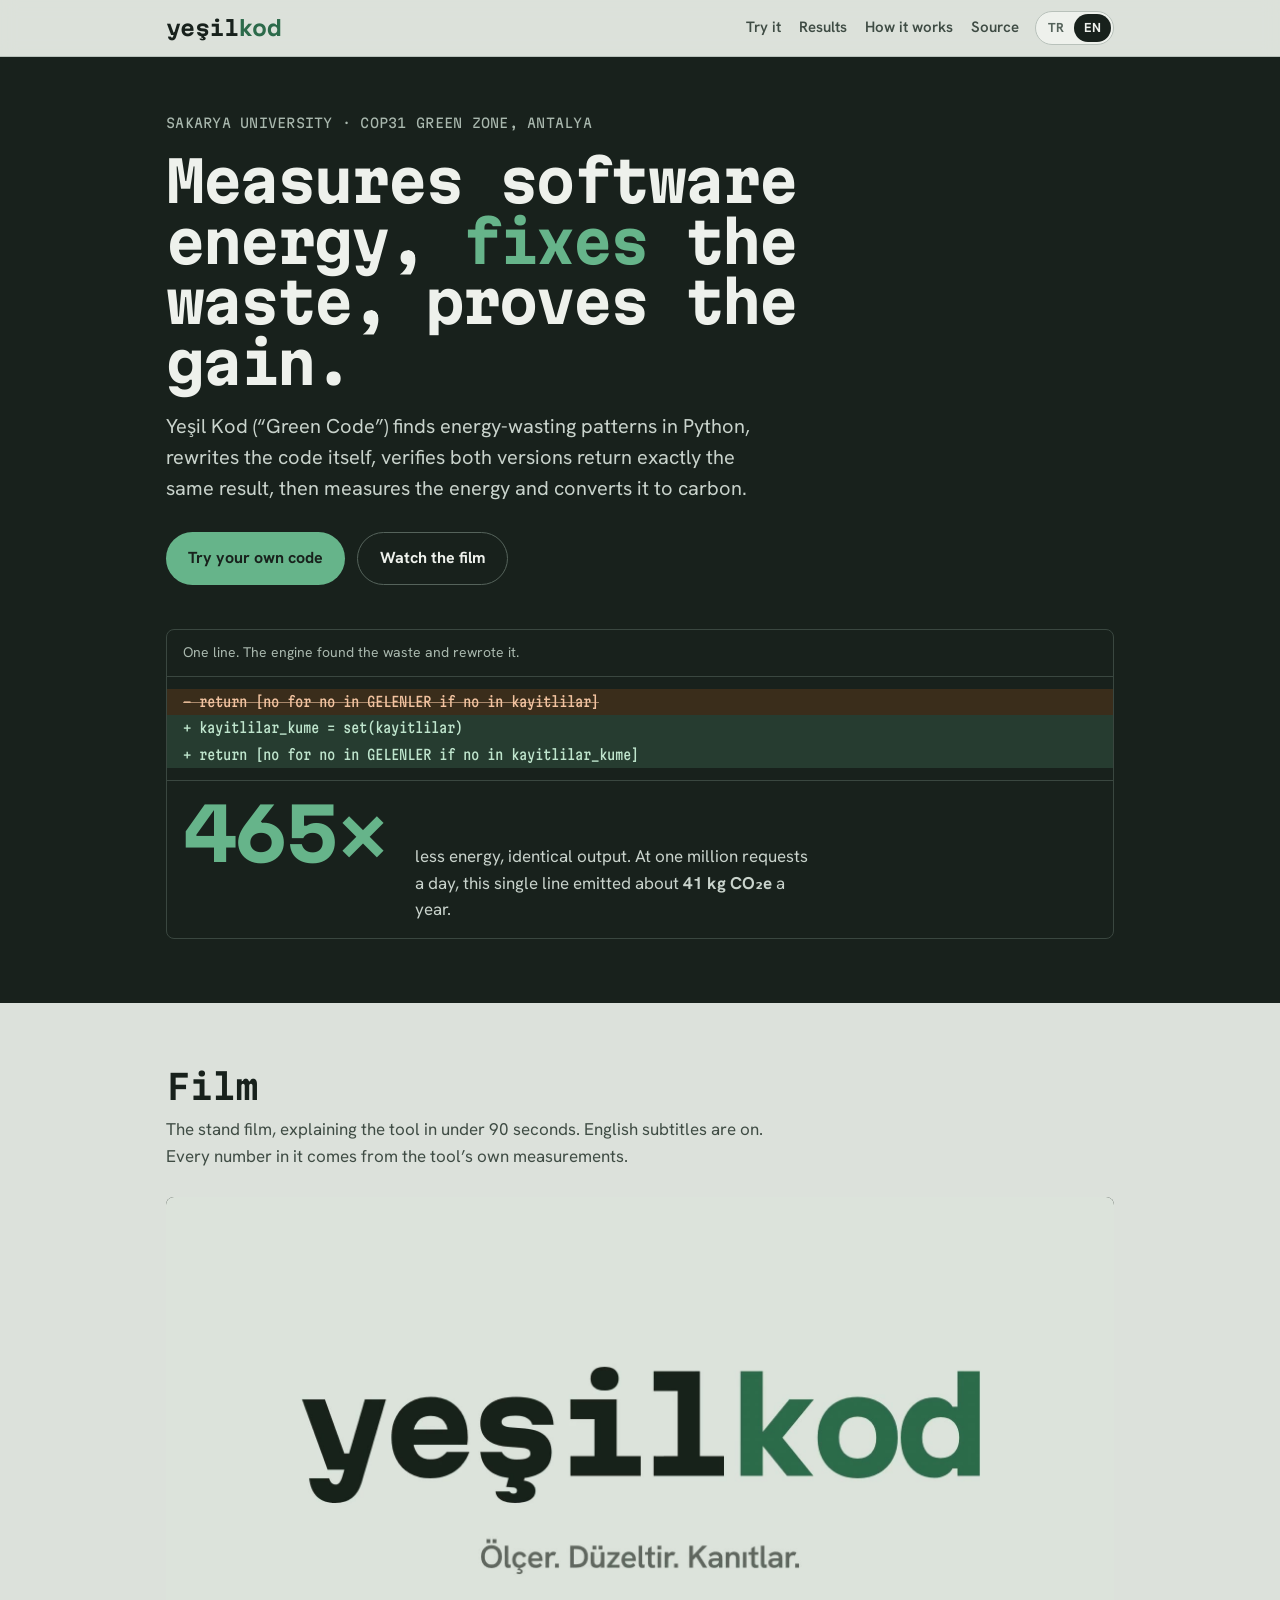
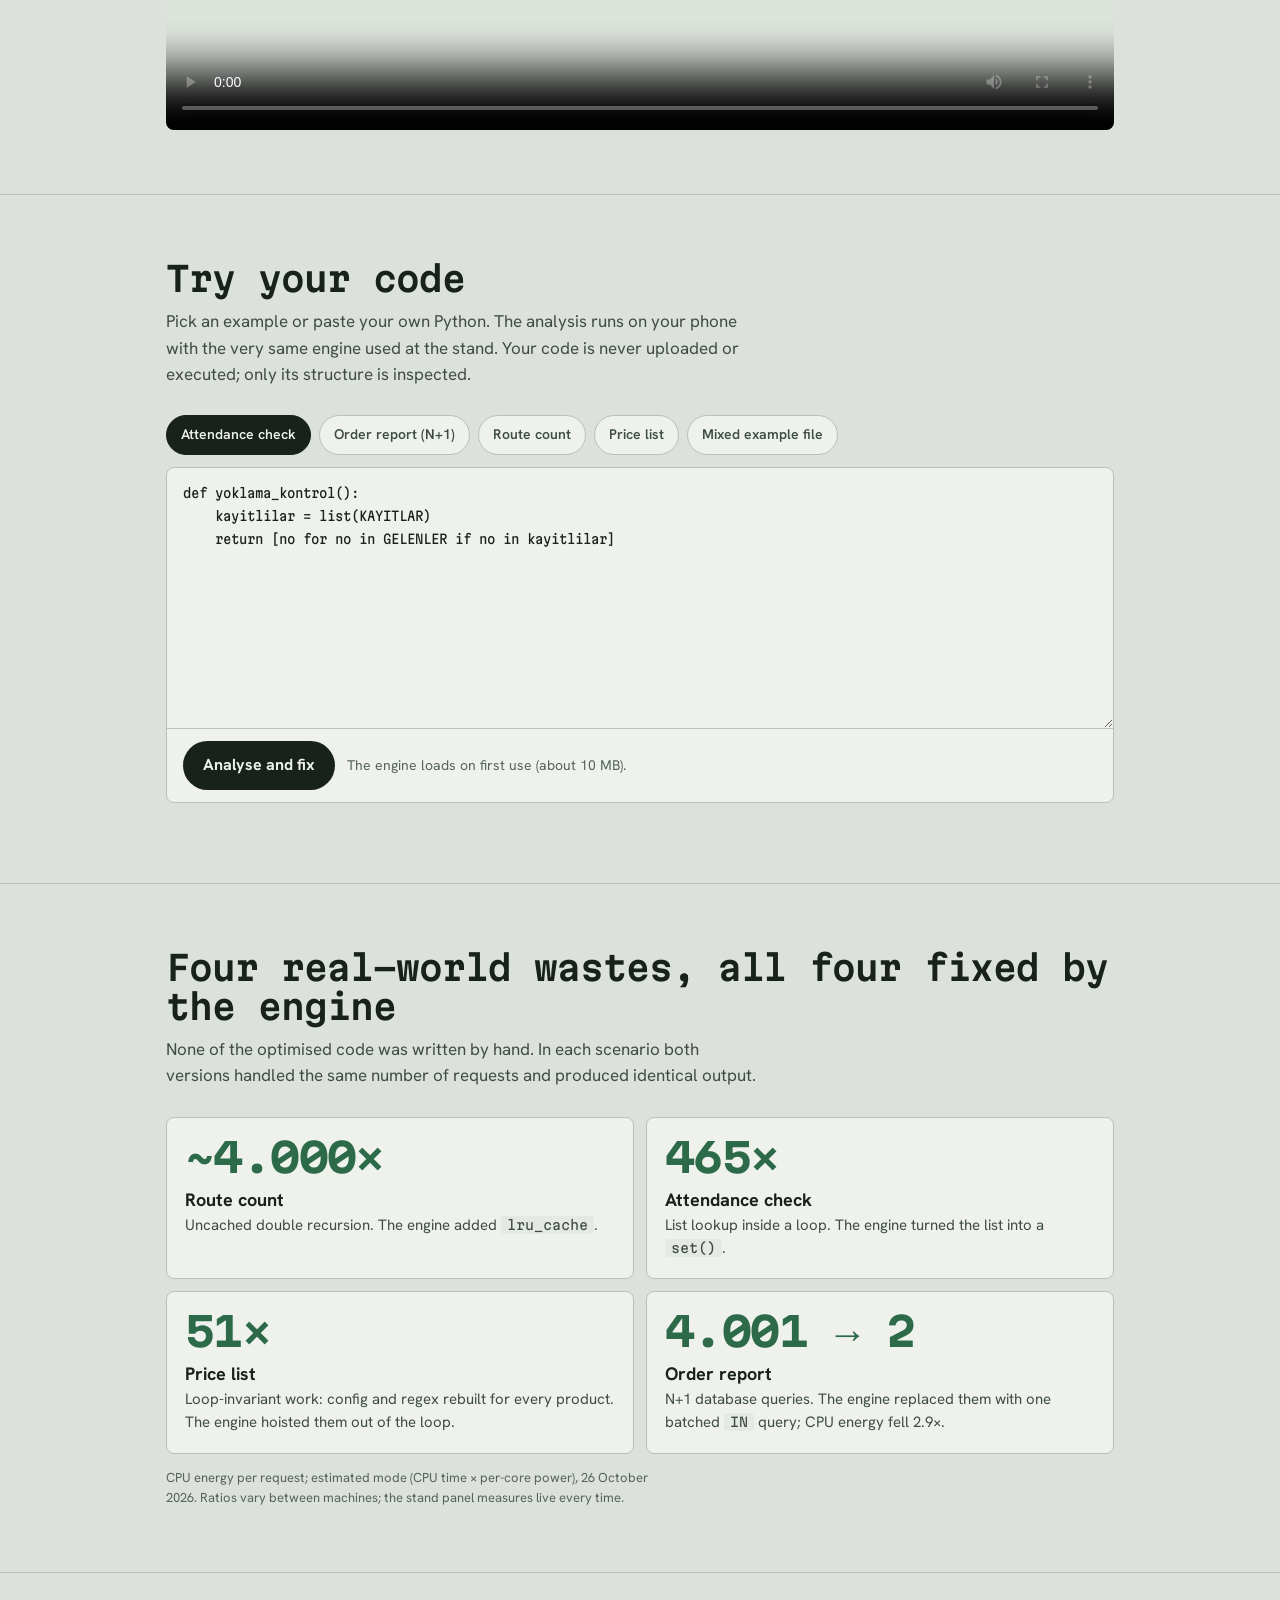
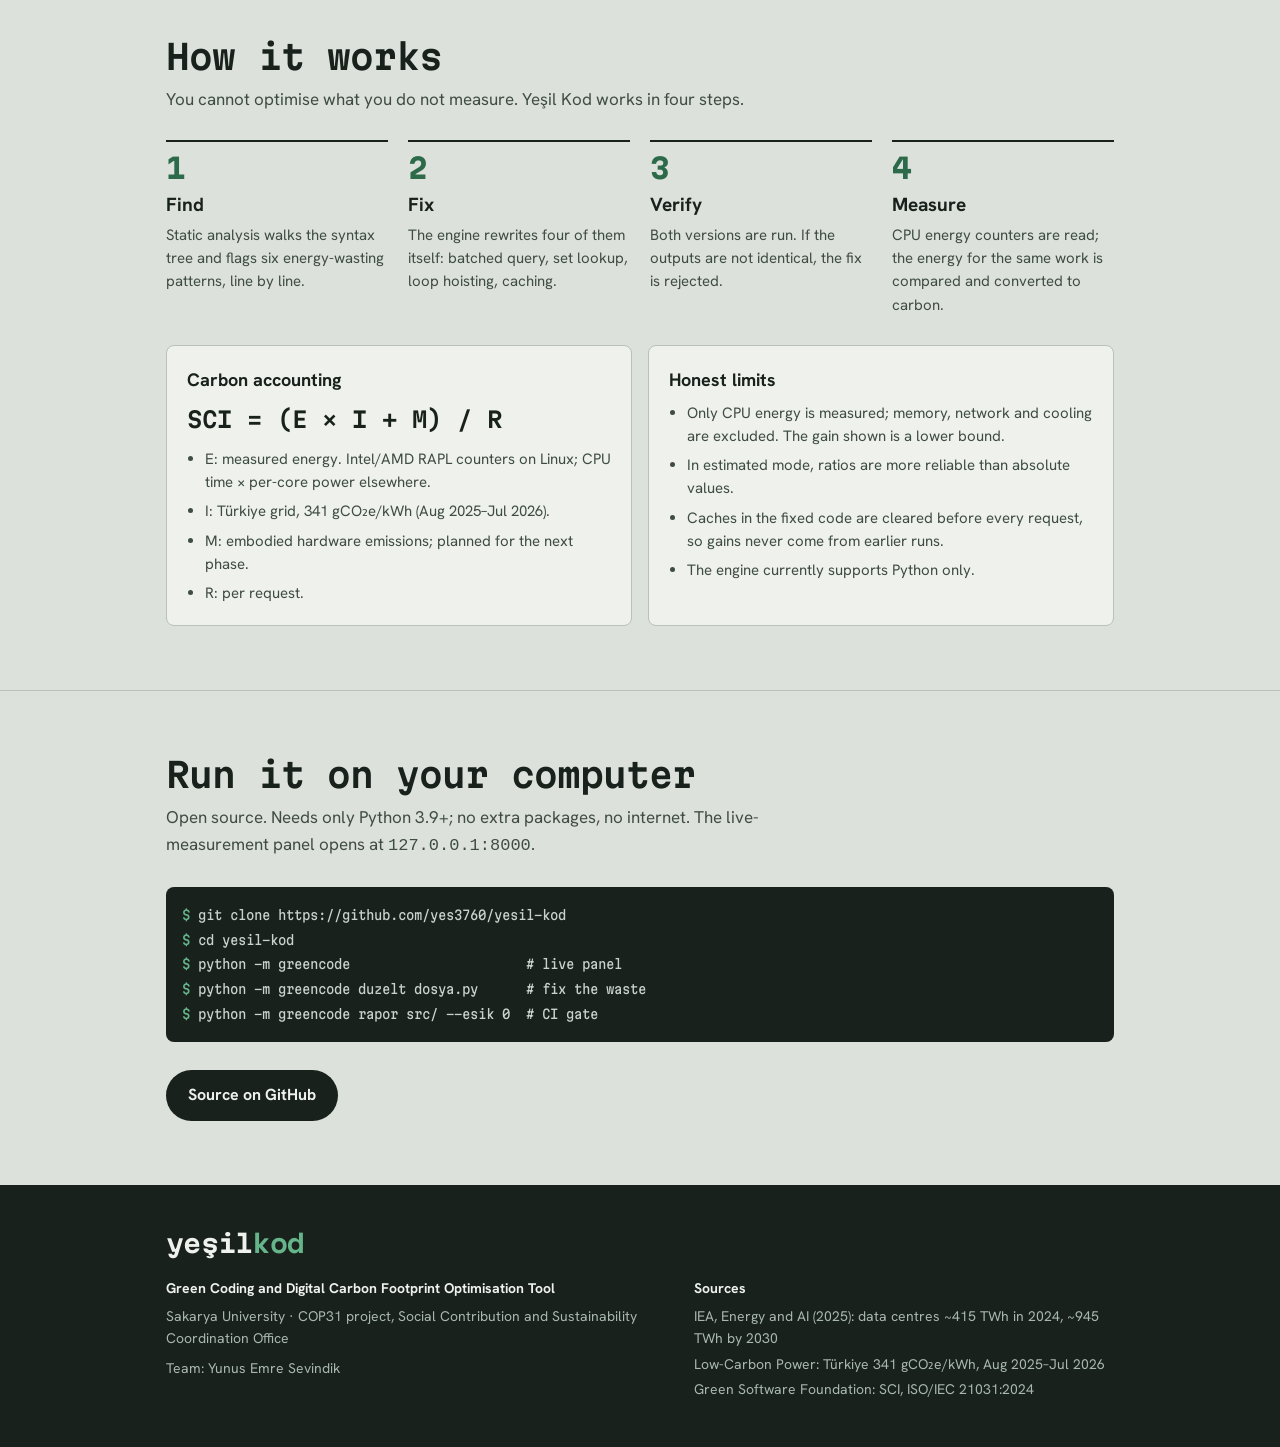
==== docs/index.html @ 922d20e4 "Site: mobilde giriş bölümü kenar boşluğu ve kod satırı boyutu Co-Authored-By: Claude Opus 5.5 <norep" ====
<!doctype html>
<html lang="tr">
<head>
<meta charset="utf-8">
<meta name="viewport" content="width=device-width, initial-scale=1">
<title>Yeşil Kod · COP31</title>
<meta name="description" content="Yazılımın enerjisini ölçer, israfı otomatik düzeltir, kazancı kanıtlar. Sakarya Üniversitesi, COP31 Yeşil Bölge projesi.">
<meta property="og:title" content="Yeşil Kod · Dijital Karbon Ayak İzi Optimizasyon Aracı">
<meta property="og:description" content="Python kodundaki enerji israfını bulur, otomatik düzeltir, aynı sonucu verdiğini doğrular ve kazancı ölçer.">
<meta property="og:image" content="film-kapak.jpg">
<meta name="theme-color" content="#18211C">
<link rel="icon" href="data:image/svg+xml,%3Csvg xmlns='http://www.w3.org/2000/svg' viewBox='0 0 32 32'%3E%3Crect width='32' height='32' rx='6' fill='%2318211C'/%3E%3Cpath d='M9 22c0-8 6-13 14-13 0 8-5 14-13 14' fill='none' stroke='%2366B48A' stroke-width='3' stroke-linecap='round'/%3E%3C/svg%3E">
<style>
@font-face{font-family:"Martian";src:url(fonts/martian-mono-latin-standard-normal.woff2) format("woff2");font-weight:100 800;font-stretch:75% 112.5%;font-display:swap;unicode-range:U+0000-00FF,U+0131,U+0152-0153,U+02BB-02BC,U+02C6,U+02DA,U+02DC,U+2000-206F,U+20AC,U+2122,U+2191,U+2193,U+2212,U+2215}
@font-face{font-family:"Martian";src:url(fonts/martian-mono-latin-ext-standard-normal.woff2) format("woff2");font-weight:100 800;font-stretch:75% 112.5%;font-display:swap;unicode-range:U+0100-02BA,U+02BD-02C5,U+02C7-02CC,U+02CE-02D7,U+02DD-02FF,U+1E00-1E9F,U+20A0-20AB,U+2113,U+2C60-2C7F,U+A720-A7FF}
@font-face{font-family:"Hanken";src:url(fonts/hanken-grotesk-latin-wght-normal.woff2) format("woff2");font-weight:100 900;font-display:swap;unicode-range:U+0000-00FF,U+0131,U+0152-0153,U+02BB-02BC,U+02C6,U+02DA,U+02DC,U+2000-206F,U+20AC,U+2122,U+2191,U+2193,U+2212,U+2215}
@font-face{font-family:"Hanken";src:url(fonts/hanken-grotesk-latin-ext-wght-normal.woff2) format("woff2");font-weight:100 900;font-display:swap;unicode-range:U+0100-02BA,U+02BD-02C5,U+02C7-02CC,U+02CE-02D7,U+02DD-02FF,U+1E00-1E9F,U+20A0-20AB,U+2113,U+2C60-2C7F,U+A720-A7FF}
:root{
  color-scheme:light;
  --mineral:#DCE1DB; --paper:#EEF1EC; --well:#E5E9E3; --rule:#B8C1BA;
  --ink:#18211C; --ink2:#3F4C44; --ink3:#55635B;
  --amber:#C4601A; --amber-ink:#8E430F; --amber-tint:rgba(196,96,26,.13);
  --moss:#2C6A4A; --moss-ink:#1F5038; --moss-tint:rgba(44,106,74,.14); --leaf:#66B48A;
  --mono:"Martian", ui-monospace, "SF Mono", Consolas, monospace;
  --sans:"Hanken", system-ui, -apple-system, "Segoe UI", sans-serif;
  --r:8px;
}
*{box-sizing:border-box;margin:0;padding:0}
html{scroll-behavior:smooth;-webkit-text-size-adjust:100%}
body{background:var(--mineral);color:var(--ink);font:17px/1.55 var(--sans);-webkit-font-smoothing:antialiased}
body:not(.en) [lang=en], body.en [lang=tr]{display:none!important}
a{color:inherit}
button{font:inherit;color:inherit;background:none;border:0;cursor:pointer}
:focus-visible{outline:3px solid var(--ink);outline-offset:3px;border-radius:4px}
.wrap{max-width:980px;margin:0 auto;padding:0 16px}
.word{font-family:var(--mono);font-weight:700;font-stretch:112.5%;letter-spacing:-.03em}
.word span{color:var(--moss)}
.dark .word span{color:var(--leaf)}

/* üst çubuk */
.top{position:sticky;top:0;z-index:5;background:rgba(220,225,219,.92);backdrop-filter:blur(8px);-webkit-backdrop-filter:blur(8px);border-bottom:1px solid var(--rule)}
.top .wrap{display:flex;align-items:center;gap:16px;height:56px}
.top .word{font-size:20px;text-decoration:none}
.top nav{display:flex;gap:18px;margin-left:auto;font-size:15px;font-weight:600}
.top nav a{text-decoration:none;color:var(--ink2)}
.top nav a:hover{color:var(--ink)}
.lang{display:flex;border:1px solid var(--rule);border-radius:999px;padding:2px;background:var(--paper)}
.lang button{font-size:13px;font-weight:700;padding:4px 10px;border-radius:999px;color:var(--ink3)}
.lang button[aria-pressed=true]{background:var(--ink);color:var(--paper)}
@media (max-width:720px){.top nav{display:none}.lang{margin-left:auto}}

/* giriş */
.dark{background:var(--ink);color:var(--paper)}
.hero{padding-top:56px;padding-bottom:64px}
.kicker{font-family:var(--mono);font-size:13px;letter-spacing:.02em;color:#A9B8AE;text-transform:uppercase}
.hero h1{font-family:var(--mono);font-weight:700;font-stretch:100%;font-size:clamp(30px,6.4vw,56px);line-height:1.08;letter-spacing:-.035em;margin:18px 0 18px;max-width:17ch}
.hero h1 em{font-style:normal;color:var(--leaf)}
.hero p.lead{font-size:clamp(17px,2.4vw,20px);color:#C9D3CC;max-width:56ch}
.cta{display:flex;gap:12px;flex-wrap:wrap;margin-top:28px}
.btn{display:inline-flex;align-items:center;gap:8px;font-weight:700;font-size:16px;padding:13px 22px;border-radius:999px;text-decoration:none;background:var(--leaf);color:var(--ink)}
.btn.line{background:none;border:1px solid #55635B;color:var(--paper)}
.btn:hover{filter:brightness(1.06)}

.line-story{margin-top:44px;border:1px solid #3A4740;border-radius:var(--r);overflow:hidden}
.line-story .cap{font-size:14px;color:#A9B8AE;padding:12px 16px;border-bottom:1px solid #3A4740}
.line-story pre{font:14px/1.9 var(--mono);font-stretch:75%;padding:12px 0;overflow-x:auto}
.line-story pre div{padding:0 16px;white-space:pre;min-width:max-content}
.line-story .del{background:rgba(196,96,26,.20);color:#F2C3A0}
.line-story .del span{text-decoration:line-through;text-decoration-color:rgba(242,195,160,.6)}
.line-story .add{background:rgba(102,180,138,.18);color:#BFE5CD}
.line-story .res{display:flex;flex-wrap:wrap;gap:8px 28px;align-items:baseline;padding:16px;border-top:1px solid #3A4740}
.line-story .big{font-family:var(--mono);font-weight:700;font-stretch:112.5%;font-size:clamp(44px,10vw,72px);line-height:1;color:var(--leaf);letter-spacing:-.04em}
.line-story .res p{color:#C9D3CC;max-width:40ch}
@media (max-width:520px){.hero{padding-top:36px}.line-story pre{font-size:10.5px}.line-story pre div{padding:0 12px}}

/* bölümler */
section{padding:64px 0}
section + section{border-top:1px solid var(--rule)}
h2{font-family:var(--mono);font-weight:600;font-size:clamp(24px,4.4vw,34px);letter-spacing:-.03em;line-height:1.15;margin-bottom:10px}
.sub{color:var(--ink2);max-width:60ch;margin-bottom:28px}

video{width:100%;display:block;border-radius:var(--r);background:var(--ink);aspect-ratio:16/9}

/* dene */
.chips{display:flex;gap:8px;flex-wrap:wrap;margin-bottom:12px}
.chip{border:1px solid var(--rule);background:var(--paper);border-radius:999px;padding:8px 14px;font-size:14px;font-weight:600;color:var(--ink2)}
.chip[aria-pressed=true]{background:var(--ink);color:var(--paper);border-color:var(--ink)}
.editor{background:var(--paper);border:1px solid var(--rule);border-radius:var(--r);overflow:hidden}
.editor textarea{display:block;width:100%;min-height:260px;resize:vertical;border:0;outline:0;background:transparent;color:var(--ink);font:13px/1.75 var(--mono);font-stretch:87.5%;padding:14px 16px;tab-size:4;white-space:pre;overflow-x:auto}
.editor .row{display:flex;gap:12px;align-items:center;flex-wrap:wrap;padding:12px 16px;border-top:1px solid var(--rule)}
.go{background:var(--ink);color:var(--paper);font-weight:700;font-size:16px;padding:12px 20px;border-radius:999px}
.go:disabled{opacity:.6;cursor:progress}
.note{font-size:14px;color:var(--ink3)}
#out{display:flex;flex-direction:column;gap:10px;margin-top:16px}
.tally{display:flex;gap:28px;flex-wrap:wrap}
.tally div{font-size:14px;color:var(--ink2)} .tally b{display:block;font-family:var(--mono);font-size:28px;line-height:1.2;color:var(--ink)}
.find{background:var(--paper);border:1px solid var(--rule);border-radius:var(--r);padding:12px 14px;display:grid;grid-template-columns:auto 1fr auto;gap:2px 12px;align-items:baseline}
.sev{font-family:var(--mono);font-size:11px;font-weight:600;padding:2px 7px;border-radius:4px;white-space:nowrap}
.sev.yüksek{background:var(--amber-tint);color:var(--amber-ink)} .sev.orta{background:#E9E2C9;color:#6B5714} .sev.bilgi{background:var(--well);color:var(--ink2)}
.find h4{font-size:16px;font-weight:600;line-height:1.3} .find .where{font-family:var(--mono);font-size:12px;color:var(--ink3);white-space:nowrap}
.find p{grid-column:1/-1;font-size:15px;color:var(--ink2)}
.diff{background:var(--paper);border:1px solid var(--rule);border-radius:var(--r);overflow:hidden}
.diff .bar{display:flex;justify-content:space-between;gap:12px;padding:10px 14px;border-bottom:1px solid var(--rule);font-size:14px;color:var(--ink2)}
.diff .bar b{color:var(--ink)}
.code{font:12.5px/1.8 var(--mono);font-stretch:75%;overflow-x:auto;padding:8px 0}
.ln{display:grid;grid-template-columns:24px 1fr;white-space:pre;padding-right:14px;min-width:max-content}
.ln i{font-style:normal;text-align:center;color:var(--ink3)}
.ln.sil{background:var(--amber-tint)} .ln.sil i{color:var(--amber-ink)} .ln.sil span{text-decoration:line-through;text-decoration-color:rgba(142,67,15,.5)}
.ln.ekle{background:var(--moss-tint)} .ln.ekle i{color:var(--moss-ink)}
.fixlist{border-top:1px solid var(--rule);padding:10px 14px;font-size:14px;color:var(--ink2);display:flex;flex-direction:column;gap:4px}
.fixlist b{font-family:var(--mono);font-size:11px;color:var(--ink);margin-right:8px}
.empty{border:1px dashed var(--ink3);border-radius:var(--r);padding:16px;color:var(--ink2)}

/* sonuçlar */
.results{display:grid;grid-template-columns:repeat(2,minmax(0,1fr));gap:12px}
.res-card{background:var(--paper);border:1px solid var(--rule);border-radius:var(--r);padding:18px}
.res-card .x{font-family:var(--mono);font-weight:700;font-stretch:112.5%;font-size:40px;line-height:1.05;color:var(--moss);letter-spacing:-.04em}
.res-card h3{font-size:18px;margin-top:8px}
.res-card p{font-size:15px;color:var(--ink2)}
.res-card code{font-family:var(--mono);font-size:13px;background:var(--well);padding:1px 6px;border-radius:4px}
.fine{font-size:13px;color:var(--ink3);margin-top:14px;max-width:70ch}
@media (max-width:620px){.results{grid-template-columns:1fr}}

/* nasıl */
.steps{display:grid;grid-template-columns:repeat(4,minmax(0,1fr));gap:20px;margin-bottom:28px}
.step{border-top:2px solid var(--ink);padding-top:12px}
.step .n{font-family:var(--mono);font-weight:700;font-size:28px;color:var(--moss);line-height:1}
.step h3{font-size:19px;margin:8px 0 4px}
.step p{font-size:15px;color:var(--ink2)}
@media (max-width:820px){.steps{grid-template-columns:repeat(2,minmax(0,1fr))}}
@media (max-width:460px){.steps{grid-template-columns:1fr}}
.cols{display:grid;grid-template-columns:repeat(2,minmax(0,1fr));gap:16px}
@media (max-width:720px){.cols{grid-template-columns:1fr}}
.box{background:var(--paper);border:1px solid var(--rule);border-radius:var(--r);padding:20px}
.box h3{font-size:18px;margin-bottom:8px}
.eq{font-family:var(--mono);font-weight:600;font-size:22px;margin:4px 0 12px}
.box ul{padding-left:18px;display:flex;flex-direction:column;gap:6px;color:var(--ink2);font-size:15px}

/* çalıştır */
.term{background:var(--ink);color:#C9D3CC;border-radius:var(--r);font:13px/1.9 var(--mono);font-stretch:87.5%;padding:16px;overflow-x:auto;white-space:pre}
.term b{color:var(--leaf);font-weight:500}

footer{background:var(--ink);color:#A9B8AE;padding:40px 0 48px;font-size:14px}
footer .word{font-size:24px;color:var(--paper)}
footer .grid{display:grid;grid-template-columns:1.2fr 1fr;gap:24px;margin-top:16px}
footer h4{color:var(--paper);font-size:14px;margin-bottom:6px}
footer ul{list-style:none;display:flex;flex-direction:column;gap:4px}
@media (max-width:720px){footer .grid{grid-template-columns:1fr}}
@media (prefers-reduced-motion:reduce){html{scroll-behavior:auto}}
</style>
</head>
<body>
<header class="top">
  <div class="wrap">
    <a class="word" href="#">yeşil<span>kod</span></a>
    <nav>
      <a href="#dene"><span lang="tr">Kodunu dene</span><span lang="en">Try it</span></a>
      <a href="#sonuclar"><span lang="tr">Sonuçlar</span><span lang="en">Results</span></a>
      <a href="#nasil"><span lang="tr">Nasıl çalışıyor</span><span lang="en">How it works</span></a>
      <a href="#calistir"><span lang="tr">Kaynak kod</span><span lang="en">Source</span></a>
    </nav>
    <div class="lang" role="group" aria-label="Dil / Language">
      <button data-l="tr" aria-pressed="true">TR</button><button data-l="en" aria-pressed="false">EN</button>
    </div>
  </div>
</header>

<div class="dark">
  <div class="wrap hero">
    <div class="kicker"><span lang="tr">Sakarya Üniversitesi · COP31 Yeşil Bölge, Antalya</span><span lang="en">Sakarya University · COP31 Green Zone, Antalya</span></div>
    <h1 lang="tr">Yazılımın enerjisini <em>ölçer</em>, israfı düzeltir, kazancı kanıtlar.</h1>
    <h1 lang="en">Measures software energy, <em>fixes</em> the waste, proves the gain.</h1>
    <p class="lead" lang="tr">Yeşil Kod, Python kodunda enerji israf eden kalıpları bulur, kodu kendisi yeniden yazar, iki sürümün birebir aynı sonucu verdiğini doğrular ve harcanan enerjiyi ölçüp karbona çevirir.</p>
    <p class="lead" lang="en">Yeşil Kod (“Green Code”) finds energy-wasting patterns in Python, rewrites the code itself, verifies both versions return exactly the same result, then measures the energy and converts it to carbon.</p>
    <div class="cta">
      <a class="btn" href="#dene"><span lang="tr">Kendi kodunu dene</span><span lang="en">Try your own code</span></a>
      <a class="btn line" href="#film"><span lang="tr">Tanıtım filmi</span><span lang="en">Watch the film</span></a>
    </div>

    <div class="line-story">
      <div class="cap"><span lang="tr">Tek satır. Motor israfı buldu ve satırı kendisi yeniden yazdı.</span><span lang="en">One line. The engine found the waste and rewrote it.</span></div>
      <pre><div class="del"><span>− return [no for no in GELENLER if no in kayitlilar]</span></div><div class="add">+ kayitlilar_kume = set(kayitlilar)</div><div class="add">+ return [no for no in GELENLER if no in kayitlilar_kume]</div></pre>
      <div class="res">
        <div class="big">465×</div>
        <p lang="tr">daha az enerji, birebir aynı sonuç. Günde 1 milyon istekte bu tek satır yılda yaklaşık <b>41 kg CO₂e</b> salıyordu.</p>
        <p lang="en">less energy, identical output. At one million requests a day, this single line emitted about <b>41 kg CO₂e</b> a year.</p>
      </div>
    </div>
  </div>
</div>

<main>
<section id="film">
  <div class="wrap">
    <h2><span lang="tr">Film</span><span lang="en">Film</span></h2>
    <p class="sub" lang="tr">Aracın ne yaptığını bir buçuk dakikada anlatan stant filmi. Filmdeki bütün sayılar aracın kendi ölçümlerinden gelir.</p>
    <p class="sub" lang="en">The stand film, explaining the tool in under 90 seconds. English subtitles are on. Every number in it comes from the tool’s own measurements.</p>
    <video id="vid" controls playsinline preload="metadata" poster="film-kapak.jpg"><source src="film.mp4" type="video/mp4"><track kind="subtitles" srclang="en" label="English" src="film-en.vtt"></video>
  </div>
</section>

<section id="dene">
  <div class="wrap">
    <h2><span lang="tr">Kodunu dene</span><span lang="en">Try your code</span></h2>
    <p class="sub" lang="tr">Bir örnek seçin ya da kendi Python kodunuzu yapıştırın. Analiz, standdaki motorun aynısıyla doğrudan telefonunuzda çalışır. Kodunuz hiçbir yere gönderilmez ve çalıştırılmaz; yalnızca yapısı incelenir.</p>
    <p class="sub" lang="en">Pick an example or paste your own Python. The analysis runs on your phone with the very same engine used at the stand. Your code is never uploaded or executed; only its structure is inspected.</p>
    <div class="chips" id="chips"></div>
    <div class="editor">
      <textarea id="code" spellcheck="false" autocapitalize="off" autocomplete="off" aria-label="Python kodu"></textarea>
      <div class="row">
        <button class="go" id="an"><span lang="tr">Analiz et ve düzelt</span><span lang="en">Analyse and fix</span></button>
        <span class="note" id="engine"><span lang="tr">Motor ilk kullanımda yüklenir (yaklaşık 10 MB).</span><span lang="en">The engine loads on first use (about 10 MB).</span></span>
      </div>
    </div>
    <div id="out" aria-live="polite"></div>
  </div>
</section>

<section id="sonuclar">
  <div class="wrap">
    <h2><span lang="tr">Dört gerçek israf, dördünü de motor düzeltti</span><span lang="en">Four real-world wastes, all four fixed by the engine</span></h2>
    <p class="sub" lang="tr">Düzeltilmiş kod elle yazılmadı. Her senaryoda iki sürüm aynı sayıda isteği işledi; çıktılar birebir aynıydı.</p>
    <p class="sub" lang="en">None of the optimised code was written by hand. In each scenario both versions handled the same number of requests and produced identical output.</p>
    <div class="results">
      <div class="res-card"><div class="x">~4.000×</div><h3><span lang="tr">Rota sayısı</span><span lang="en">Route count</span></h3><p lang="tr">Önbelleksiz çift özyineleme. Motor <code>lru_cache</code> ekledi.</p><p lang="en">Uncached double recursion. The engine added <code>lru_cache</code>.</p></div>
      <div class="res-card"><div class="x">465×</div><h3><span lang="tr">Yoklama kontrolü</span><span lang="en">Attendance check</span></h3><p lang="tr">Döngüde listede arama. Motor listeyi <code>set()</code> ile kümeye çevirdi.</p><p lang="en">List lookup inside a loop. The engine turned the list into a <code>set()</code>.</p></div>
      <div class="res-card"><div class="x">51×</div><h3><span lang="tr">Fiyat listesi</span><span lang="en">Price list</span></h3><p lang="tr">Döngüde değişmeyen iş: ayar ve desen her üründe yeniden hazırlanıyordu. Motor döngü dışına taşıdı.</p><p lang="en">Loop-invariant work: config and regex rebuilt for every product. The engine hoisted them out of the loop.</p></div>
      <div class="res-card"><div class="x">4.001 → 2</div><h3><span lang="tr">Sipariş raporu</span><span lang="en">Order report</span></h3><p lang="tr">N+1 veritabanı sorgusu. Motor tek bir toplu <code>IN</code> sorgusuna çevirdi; işlemci enerjisi 2,9 kat düştü.</p><p lang="en">N+1 database queries. The engine replaced them with one batched <code>IN</code> query; CPU energy fell 2.9×.</p></div>
    </div>
    <p class="fine" lang="tr">İstek başına işlemci enerjisi; tahmini ölçüm modu (işlemci süresi × çekirdek gücü), 26 Ekim 2026. Oranlar bilgisayardan bilgisayara değişir; standdaki panel her seferinde canlı ölçer.</p>
    <p class="fine" lang="en">CPU energy per request; estimated mode (CPU time × per-core power), 26 October 2026. Ratios vary between machines; the stand panel measures live every time.</p>
  </div>
</section>

<section id="nasil">
  <div class="wrap">
    <h2><span lang="tr">Nasıl çalışıyor</span><span lang="en">How it works</span></h2>
    <p class="sub" lang="tr">Ölçülmeyen şey optimize edilemez. Yeşil Kod dört adımda çalışır.</p>
    <p class="sub" lang="en">You cannot optimise what you do not measure. Yeşil Kod works in four steps.</p>
    <div class="steps">
      <div class="step"><div class="n">1</div><h3><span lang="tr">Bul</span><span lang="en">Find</span></h3><p lang="tr">Statik analiz kodun sözdizimi ağacını tarar, enerji israf eden altı kalıbı satır satır işaretler.</p><p lang="en">Static analysis walks the syntax tree and flags six energy-wasting patterns, line by line.</p></div>
      <div class="step"><div class="n">2</div><h3><span lang="tr">Düzelt</span><span lang="en">Fix</span></h3><p lang="tr">Motor dört kalıbı kendisi yeniden yazar: toplu sorgu, kümeyle arama, döngü dışına taşıma, önbellek.</p><p lang="en">The engine rewrites four of them itself: batched query, set lookup, loop hoisting, caching.</p></div>
      <div class="step"><div class="n">3</div><h3><span lang="tr">Doğrula</span><span lang="en">Verify</span></h3><p lang="tr">İki sürüm de çalıştırılır. Çıktılar birebir aynı değilse düzeltme reddedilir.</p><p lang="en">Both versions are run. If the outputs are not identical, the fix is rejected.</p></div>
      <div class="step"><div class="n">4</div><h3><span lang="tr">Ölç</span><span lang="en">Measure</span></h3><p lang="tr">İşlemcinin enerji sayaçları okunur; aynı iş için harcanan enerji karşılaştırılır ve karbona çevrilir.</p><p lang="en">CPU energy counters are read; the energy for the same work is compared and converted to carbon.</p></div>
    </div>
    <div class="cols">
      <div class="box">
        <h3><span lang="tr">Karbon hesabı</span><span lang="en">Carbon accounting</span></h3>
        <div class="eq">SCI = (E × I + M) / R</div>
        <ul lang="tr">
          <li>E: ölçülen enerji. Linux’ta Intel/AMD RAPL sayaçları, diğer sistemlerde işlemci süresi × çekirdek gücü.</li>
          <li>I: Türkiye şebekesi, 341 gCO₂e/kWh (Ağustos 2025–Temmuz 2026).</li>
          <li>M: donanımın gömülü emisyonu; sonraki aşamada eklenecek.</li>
          <li>R: istek başına.</li>
        </ul>
        <ul lang="en">
          <li>E: measured energy. Intel/AMD RAPL counters on Linux; CPU time × per-core power elsewhere.</li>
          <li>I: Türkiye grid, 341 gCO₂e/kWh (Aug 2025–Jul 2026).</li>
          <li>M: embodied hardware emissions; planned for the next phase.</li>
          <li>R: per request.</li>
        </ul>
      </div>
      <div class="box">
        <h3><span lang="tr">Dürüst sınırlar</span><span lang="en">Honest limits</span></h3>
        <ul lang="tr">
          <li>Yalnızca işlemci enerjisi ölçülür; bellek, ağ ve soğutma dahil değildir. Gösterilen kazanç alt sınırdır.</li>
          <li>Tahmini modda mutlak değerlerden çok oranlar güvenilirdir.</li>
          <li>Düzeltilmiş koddaki önbellekler her istekten önce temizlenir; kazanç önceki ölçümden kalmaz.</li>
          <li>Motor şimdilik Python içindir.</li>
        </ul>
        <ul lang="en">
          <li>Only CPU energy is measured; memory, network and cooling are excluded. The gain shown is a lower bound.</li>
          <li>In estimated mode, ratios are more reliable than absolute values.</li>
          <li>Caches in the fixed code are cleared before every request, so gains never come from earlier runs.</li>
          <li>The engine currently supports Python only.</li>
        </ul>
      </div>
    </div>
  </div>
</section>

<section id="calistir">
  <div class="wrap">
    <h2><span lang="tr">Kendi bilgisayarında çalıştır</span><span lang="en">Run it on your computer</span></h2>
    <p class="sub" lang="tr">Açık kaynak. Yalnızca Python 3.9 veya üstü gerekir; ek paket ve internet gerekmez. Canlı enerji ölçümlü panel <code>127.0.0.1:8000</code> adresinde açılır.</p>
    <p class="sub" lang="en">Open source. Needs only Python 3.9+; no extra packages, no internet. The live-measurement panel opens at <code>127.0.0.1:8000</code>.</p>
    <div class="term"><b>$</b> git clone https://github.com/yes3760/yesil-kod
<b>$</b> cd yesil-kod
<b>$</b> python -m greencode                      <span lang="tr"># canlı panel</span><span lang="en"># live panel</span>
<b>$</b> python -m greencode duzelt dosya.py      <span lang="tr"># israfı düzelt</span><span lang="en"># fix the waste</span>
<b>$</b> python -m greencode rapor src/ --esik 0  <span lang="tr"># CI kontrolü</span><span lang="en"># CI gate</span></div>
    <div class="cta"><a class="btn" style="background:var(--ink);color:var(--paper)" id="repoLink" href="https://github.com/yes3760/yesil-kod"><span lang="tr">GitHub’da kaynak kod</span><span lang="en">Source on GitHub</span></a></div>
  </div>
</section>
</main>

<footer>
  <div class="wrap">
    <div class="word">yeşil<span style="color:var(--leaf)">kod</span></div>
    <div class="grid">
      <div>
        <h4 lang="tr">Yeşil Kodlama ve Dijital Karbon Ayak İzi Optimizasyon Aracı</h4>
        <h4 lang="en">Green Coding and Digital Carbon Footprint Optimisation Tool</h4>
        <p lang="tr">Sakarya Üniversitesi · Toplumsal Katkı ve Sürdürülebilirlik Koordinatörlüğü COP31 projesi</p>
        <p lang="en">Sakarya University · COP31 project, Social Contribution and Sustainability Coordination Office</p>
        <p style="margin-top:8px"><span lang="tr">Proje ekibi</span><span lang="en">Team</span>: <span id="team">Yunus Emre Sevindik</span></p>
      </div>
      <div>
        <h4><span lang="tr">Kaynaklar</span><span lang="en">Sources</span></h4>
        <ul>
          <li>IEA, Energy and AI (2025): <span lang="tr">veri merkezleri 2024’te ~415 TWh, 2030’da ~945 TWh</span><span lang="en">data centres ~415 TWh in 2024, ~945 TWh by 2030</span></li>
          <li>Low-Carbon Power: <span lang="tr">Türkiye 341 gCO₂e/kWh, Ağu 2025–Tem 2026</span><span lang="en">Türkiye 341 gCO₂e/kWh, Aug 2025–Jul 2026</span></li>
          <li>Green Software Foundation: SCI, ISO/IEC 21031:2024</li>
        </ul>
      </div>
    </div>
  </div>
</footer>

<script>
const $ = s => document.querySelector(s);
const esc = s => String(s).replace(/&/g, '&amp;').replace(/</g, '&lt;');
let LANG = 'tr', SAMPLES = [], pyReady = null;
const T = {
  tr: {load: 'Motor yükleniyor…', run: 'İnceleniyor…', btn: 'Analiz et ve düzelt', ready: 'Motor hazır. Kod telefonunuzda incelendi.',
       fail: 'Motor yüklenemedi. İnternet bağlantınızı kontrol edip tekrar deneyin.', findings: 'bulgu', high: 'yüksek önemli', fixes: 'otomatik düzeltme',
       none: 'Bilinen bir enerji israfı kalıbı bulunamadı.', diff: 'Motorun önerdiği düzeltme', changes: 'değişiklik', line: 'satır', err: 'Kodu düzeltip tekrar deneyin.'},
  en: {load: 'Loading engine…', run: 'Analysing…', btn: 'Analyse and fix', ready: 'Engine ready. Your code was analysed on your phone.',
       fail: 'Could not load the engine. Check your connection and try again.', findings: 'findings', high: 'high severity', fixes: 'automatic fixes',
       none: 'No known energy-waste pattern found.', diff: 'Fix proposed by the engine', changes: 'changes', line: 'line', err: 'Fix the code and try again.'}
};
const RULE_EN = {
  YK001: ['Database query inside a loop (N+1)', 'Every iteration sends its own request to the database. Fetch everything with one JOIN or a WHERE id IN (...) query.'],
  YK002: ['List lookup inside a loop', 'An “in” test on a list scans it from start to end every time. Convert it to a set() before the loop; lookups become constant-time.'],
  YK003: ['Repeating loop-invariant work', 'This call returns the same value on every iteration. Do it once before the loop and keep the result.'],
  YK004: ['Uncached double recursion', 'The function calls itself more than once, recomputing the same sub-results exponentially. Add @functools.lru_cache or rewrite it as a loop.'],
  YK005: ['Busy polling', 'Spinning in a loop to re-check wastes CPU and network. Use events (webhooks, queues, notifications) or wait longer.'],
  YK006: ['Nested loop (O(n²))', 'Nested loops slow down quadratically as data grows. If the inner loop is matching, index the data in a dict and do one pass.']
};
const FIX_EN = {YK001: 'Single-row query in the loop replaced by one batched IN query.', YK002: 'List converted to a set before the loop.',
                YK003: 'Invariant call moved out of the loop; it now runs once.', YK004: 'Cache added; each sub-result is computed once.'};
const SEV_EN = {'yüksek': 'high', 'orta': 'medium', 'bilgi': 'info'};

function setLang(l) {
  LANG = l; document.documentElement.lang = l; document.body.classList.toggle('en', l === 'en');
  document.querySelectorAll('.lang button').forEach(b => b.setAttribute('aria-pressed', b.dataset.l === l));
  renderChips();
  const tr = $('#vid').textTracks[0];
  if (tr) tr.mode = l === 'en' ? 'showing' : 'hidden';
  try { localStorage.setItem('yk-lang', l); } catch (e) {}
}
document.querySelectorAll('.lang button').forEach(b => b.onclick = () => setLang(b.dataset.l));

function renderChips() {
  const cur = $('#chips').dataset.cur || '0';
  $('#chips').innerHTML = SAMPLES.map((s, i) =>
    `<button class="chip" data-i="${i}" aria-pressed="${String(i) === cur}">${esc(LANG === 'en' ? s.en : s.tr)}</button>`).join('');
  $('#chips').querySelectorAll('.chip').forEach(c => c.onclick = () => {
    $('#chips').dataset.cur = c.dataset.i; $('#code').value = SAMPLES[+c.dataset.i].kod; renderChips(); $('#out').innerHTML = '';
  });
}

function loadScript(src) {
  return new Promise((ok, bad) => { const s = document.createElement('script'); s.src = src; s.onload = ok; s.onerror = bad; document.head.appendChild(s); });
}
function engine() {
  if (!pyReady) pyReady = (async () => {
    await loadScript('https://cdn.jsdelivr.net/pyodide/v0.27.2/full/pyodide.js');
    const py = await loadPyodide();
    py.FS.mkdirTree('/home/pyodide/greencode');
    for (const f of ['__init__.py', 'config.py', 'analyzer.py', 'fixer.py']) {
      const r = await fetch('py/greencode/' + f);
      py.FS.writeFile('/home/pyodide/greencode/' + f, await r.text());
    }
    py.runPython(`
import sys, json
sys.path.insert(0, "/home/pyodide")
from greencode import analyzer, fixer

def yesil(kod):
    r = analyzer.analyze(kod)
    r["fark"], r["duzeltmeler"] = [], []
    if not r["hata"]:
        try:
            new, orig, fixes = fixer.fix(kod)
            if fixes:
                r["fark"] = fixer.side_by_side(orig, new)
                r["duzeltmeler"] = [f.to_dict() for f in fixes]
        except Exception as e:
            r["duzeltme_hatasi"] = str(e)
    return json.dumps(r, ensure_ascii=False)
`);
    return py.globals.get('yesil');
  })().catch(e => { pyReady = null; throw e; });
  return pyReady;
}

function renderDiff(rows) {
  const keep = rows.filter((x, i, a) => x.tur !== 'esit' || a.slice(Math.max(0, i - 2), i + 3).some(y => y.tur !== 'esit'));
  return keep.map(r => `<div class="ln ${r.tur}"><i>${r.tur === 'sil' ? '−' : r.tur === 'ekle' ? '+' : ''}</i><span>${esc(r.metin) || ' '}</span></div>`).join('');
}

async function analyse() {
  const t = T[LANG], btn = $('#an'), out = $('#out');
  btn.disabled = true; btn.textContent = pyReady ? t.run : t.load;
  try {
    const yesil = await engine();
    btn.textContent = t.run;
    const r = JSON.parse(yesil($('#code').value));
    $('#engine').textContent = t.ready;
    out.innerHTML = '';
    if (r.hata) { out.innerHTML = `<div class="empty">${esc(r.hata)}. ${t.err}</div>`; return; }
    const B = r.bulgular;
    out.insertAdjacentHTML('beforeend', `<div class="tally"><div><b>${B.length}</b>${t.findings}</div><div><b>${B.filter(b => b.onem === 'yüksek').length}</b>${t.high}</div><div><b>${r.duzeltmeler.length}</b>${t.fixes}</div></div>`);
    if (!B.length) out.insertAdjacentHTML('beforeend', `<div class="empty">${t.none}</div>`);
    for (const b of B) {
      const en = LANG === 'en' && RULE_EN[b.kural];
      const el = document.createElement('div'); el.className = 'find';
      el.innerHTML = `<span class="sev ${b.onem}">${LANG === 'en' ? SEV_EN[b.onem] : b.onem}</span><h4></h4><span class="where">${t.line} ${b.satir}</span><p></p>`;
      el.querySelector('h4').textContent = en ? en[0] : b.baslik;
      el.querySelector('p').textContent = en ? en[1] : b.oneri;
      out.appendChild(el);
    }
    if (r.fark.length) {
      const box = document.createElement('div'); box.className = 'diff';
      box.innerHTML = `<div class="bar"><span>${t.diff}</span><b>${r.duzeltmeler.length} ${t.changes}</b></div><div class="code">${renderDiff(r.fark)}</div>` +
        `<div class="fixlist">${r.duzeltmeler.map(f => `<div><b>${f.kural}</b>${esc(LANG === 'en' ? FIX_EN[f.kural] : f.aciklama)}</div>`).join('')}</div>`;
      out.appendChild(box);
    }
  } catch (e) {
    out.innerHTML = `<div class="empty">${t.fail}</div>`;
  } finally { btn.disabled = false; btn.textContent = t.btn; }
}
$('#an').onclick = analyse;

(async () => {
  let l = 'tr';
  try { l = localStorage.getItem('yk-lang') || ((navigator.language || '').toLowerCase().startsWith('tr') ? 'tr' : 'en'); } catch (e) {}
  if (/[?&]lang=en/.test(location.search)) l = 'en';
  if (/[?&]lang=tr/.test(location.search)) l = 'tr';
  try { SAMPLES = await (await fetch('py/ornekler.json')).json(); } catch (e) { SAMPLES = []; }
  setLang(l);
  if (SAMPLES.length) $('#code').value = SAMPLES[0].kod;
  if (location.hash === '#dene') engine().catch(() => {});      // QR'dan doğrudan gelen ziyaretçi için motoru önceden yükle
})();
</script>
</body>
</html>
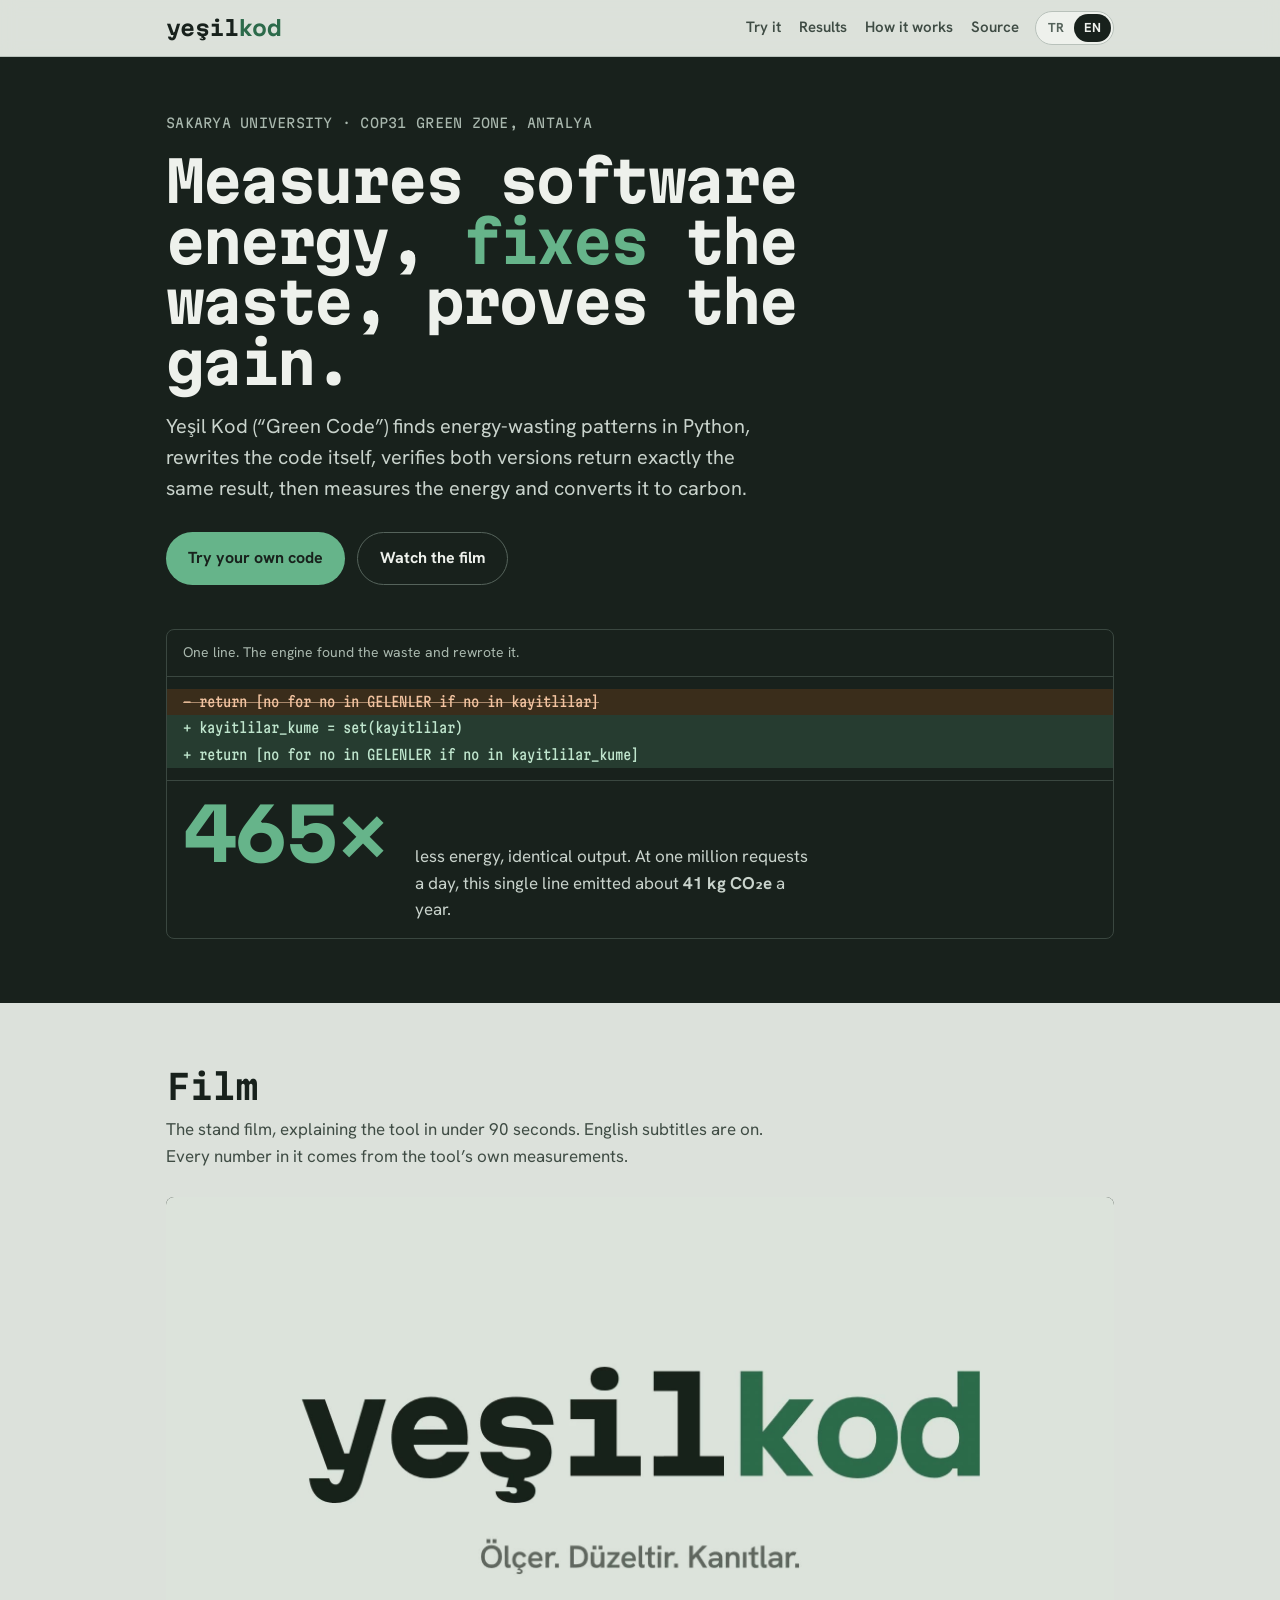
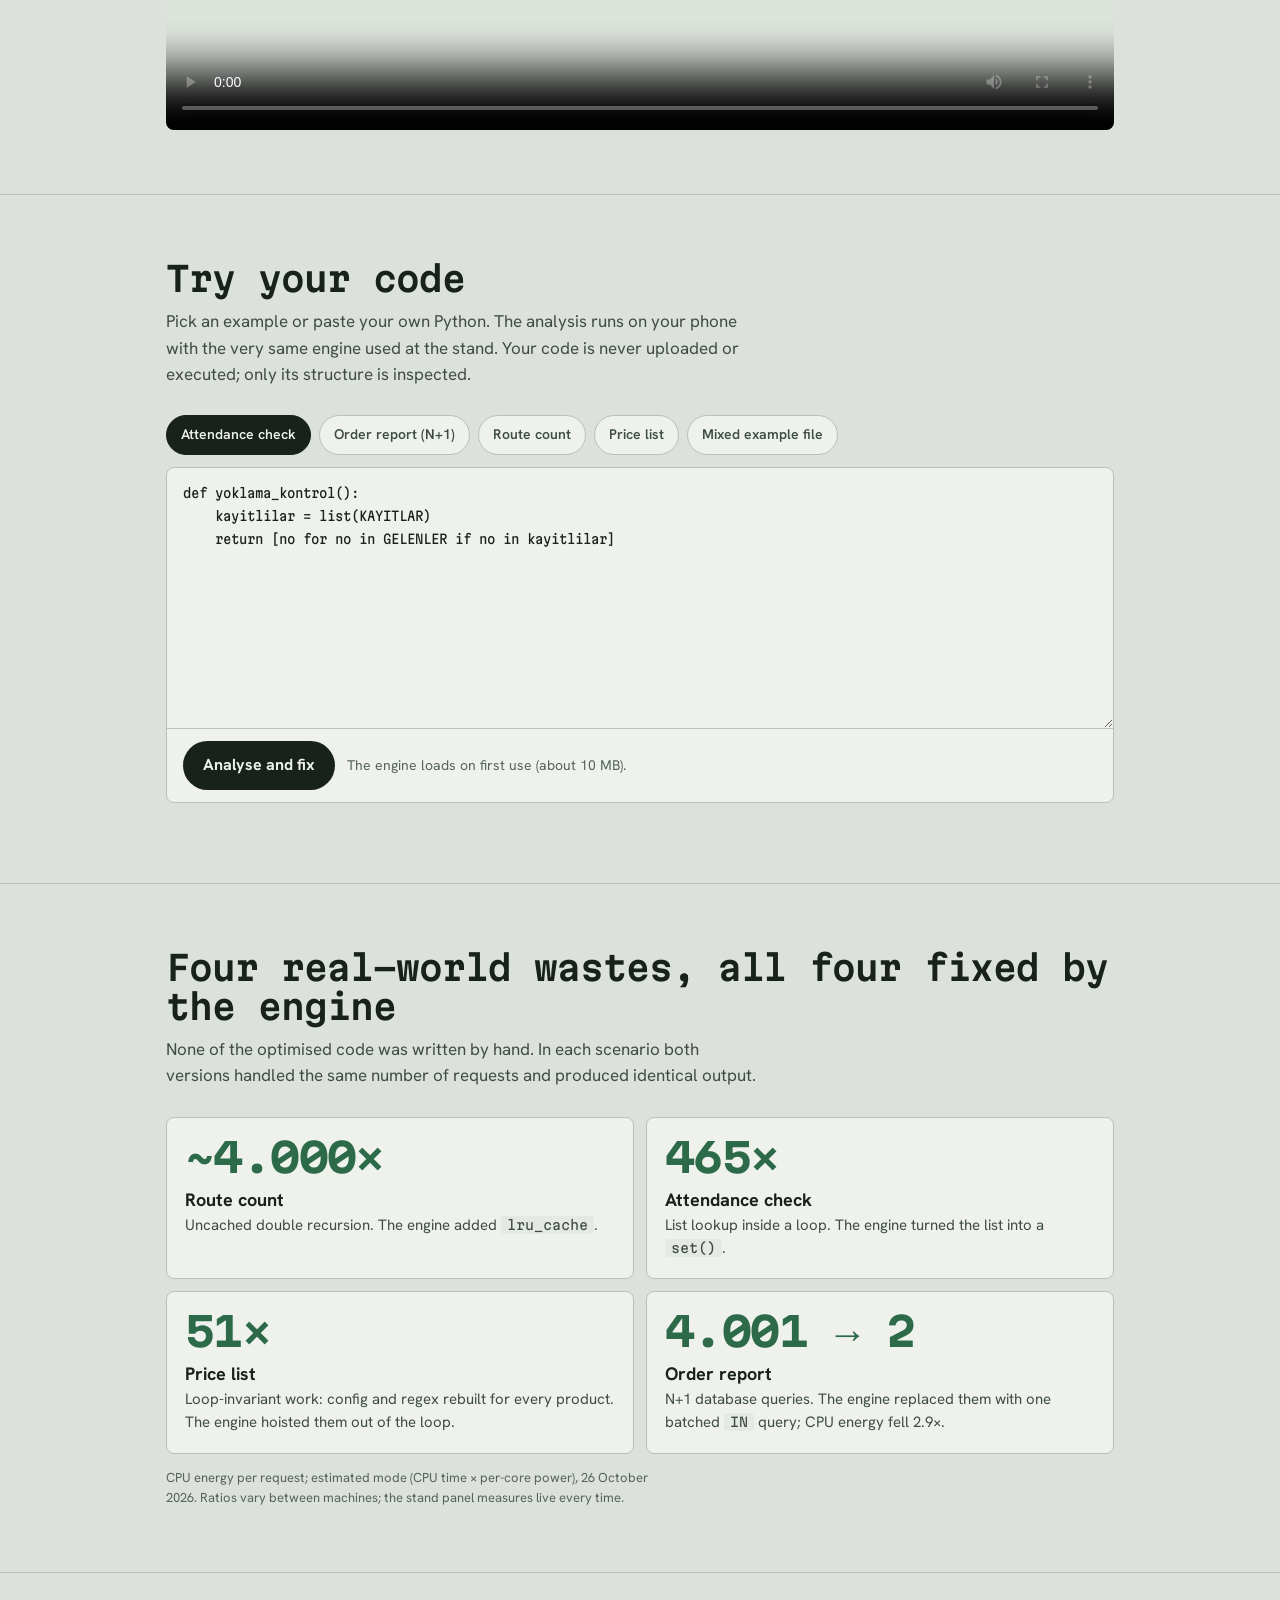
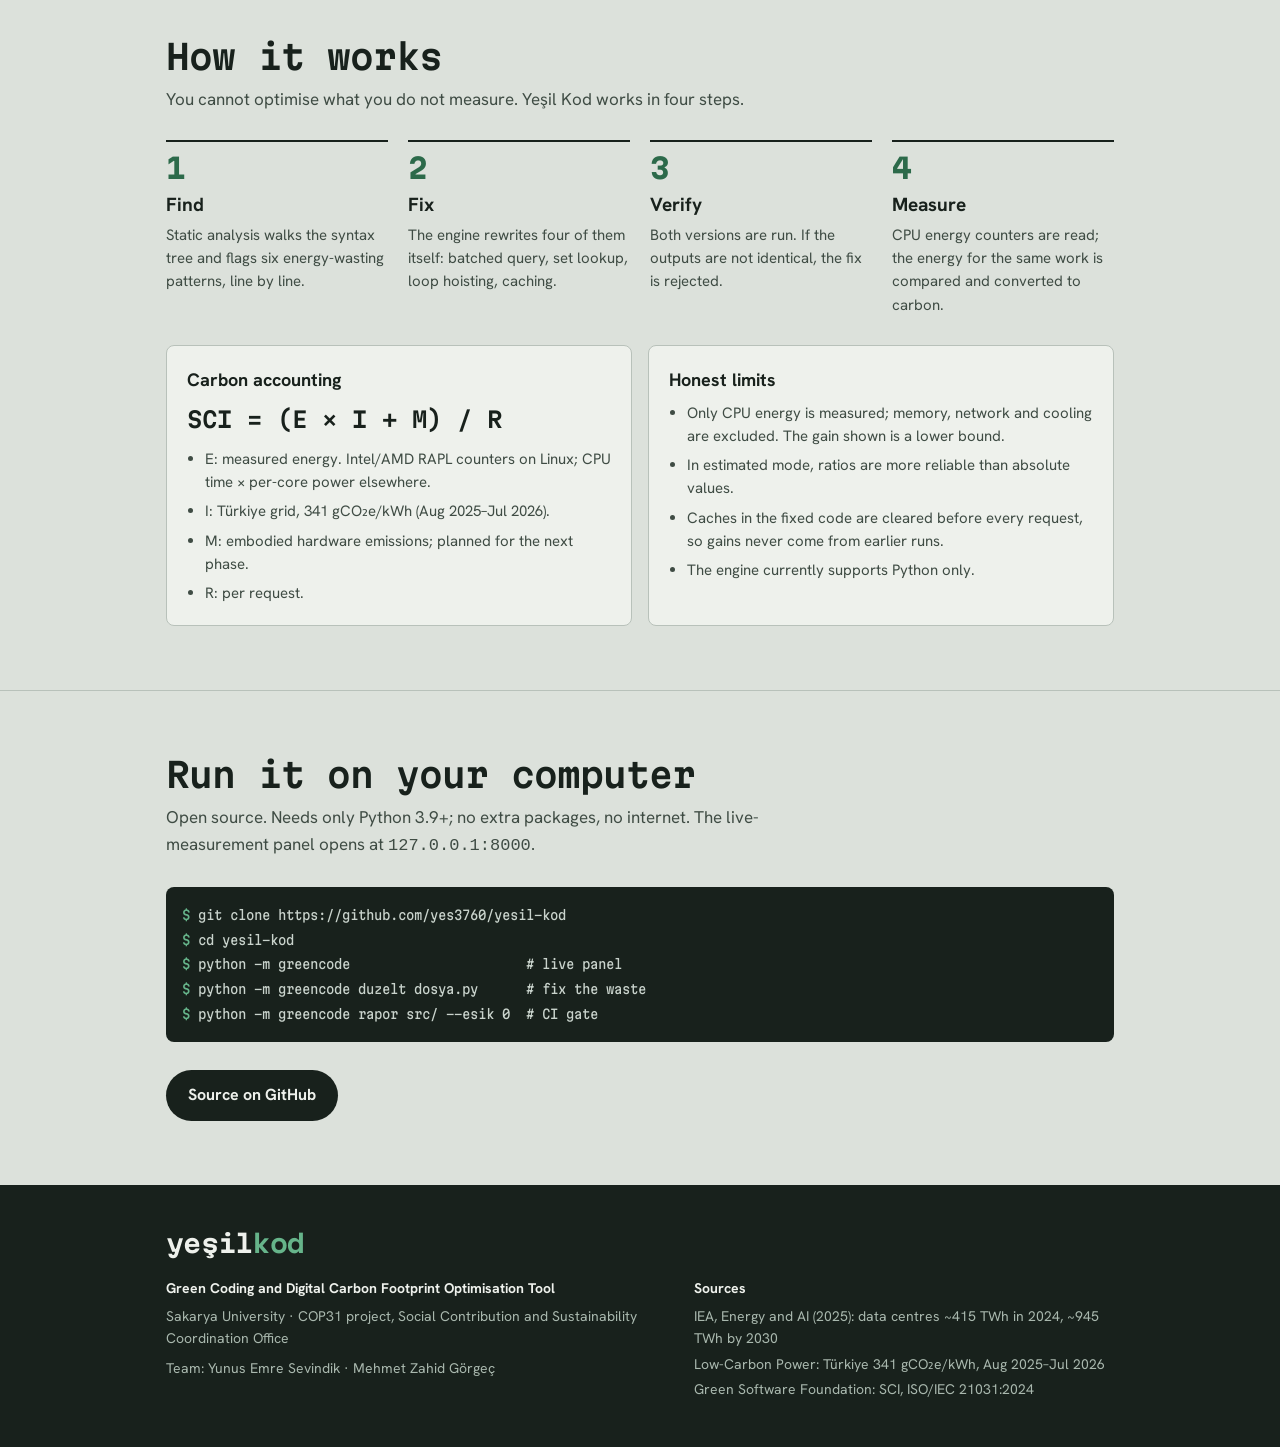
==== commit 03d93268: "Stant malzemeleri tamamlandı; ekip adları eklendi Masa kartı, proje özeti, 16:9 ekran sunumu, stant " ====
--- a/docs/index.html
+++ b/docs/index.html
@@ -303,7 +303,7 @@
         <h4 lang="en">Green Coding and Digital Carbon Footprint Optimisation Tool</h4>
         <p lang="tr">Sakarya Üniversitesi · Toplumsal Katkı ve Sürdürülebilirlik Koordinatörlüğü COP31 projesi</p>
         <p lang="en">Sakarya University · COP31 project, Social Contribution and Sustainability Coordination Office</p>
-        <p style="margin-top:8px"><span lang="tr">Proje ekibi</span><span lang="en">Team</span>: <span id="team">Yunus Emre Sevindik</span></p>
+        <p style="margin-top:8px"><span lang="tr">Proje ekibi</span><span lang="en">Team</span>: <span id="team">Yunus Emre Sevindik · Mehmet Zahid Görgeç</span></p>
       </div>
       <div>
         <h4><span lang="tr">Kaynaklar</span><span lang="en">Sources</span></h4>
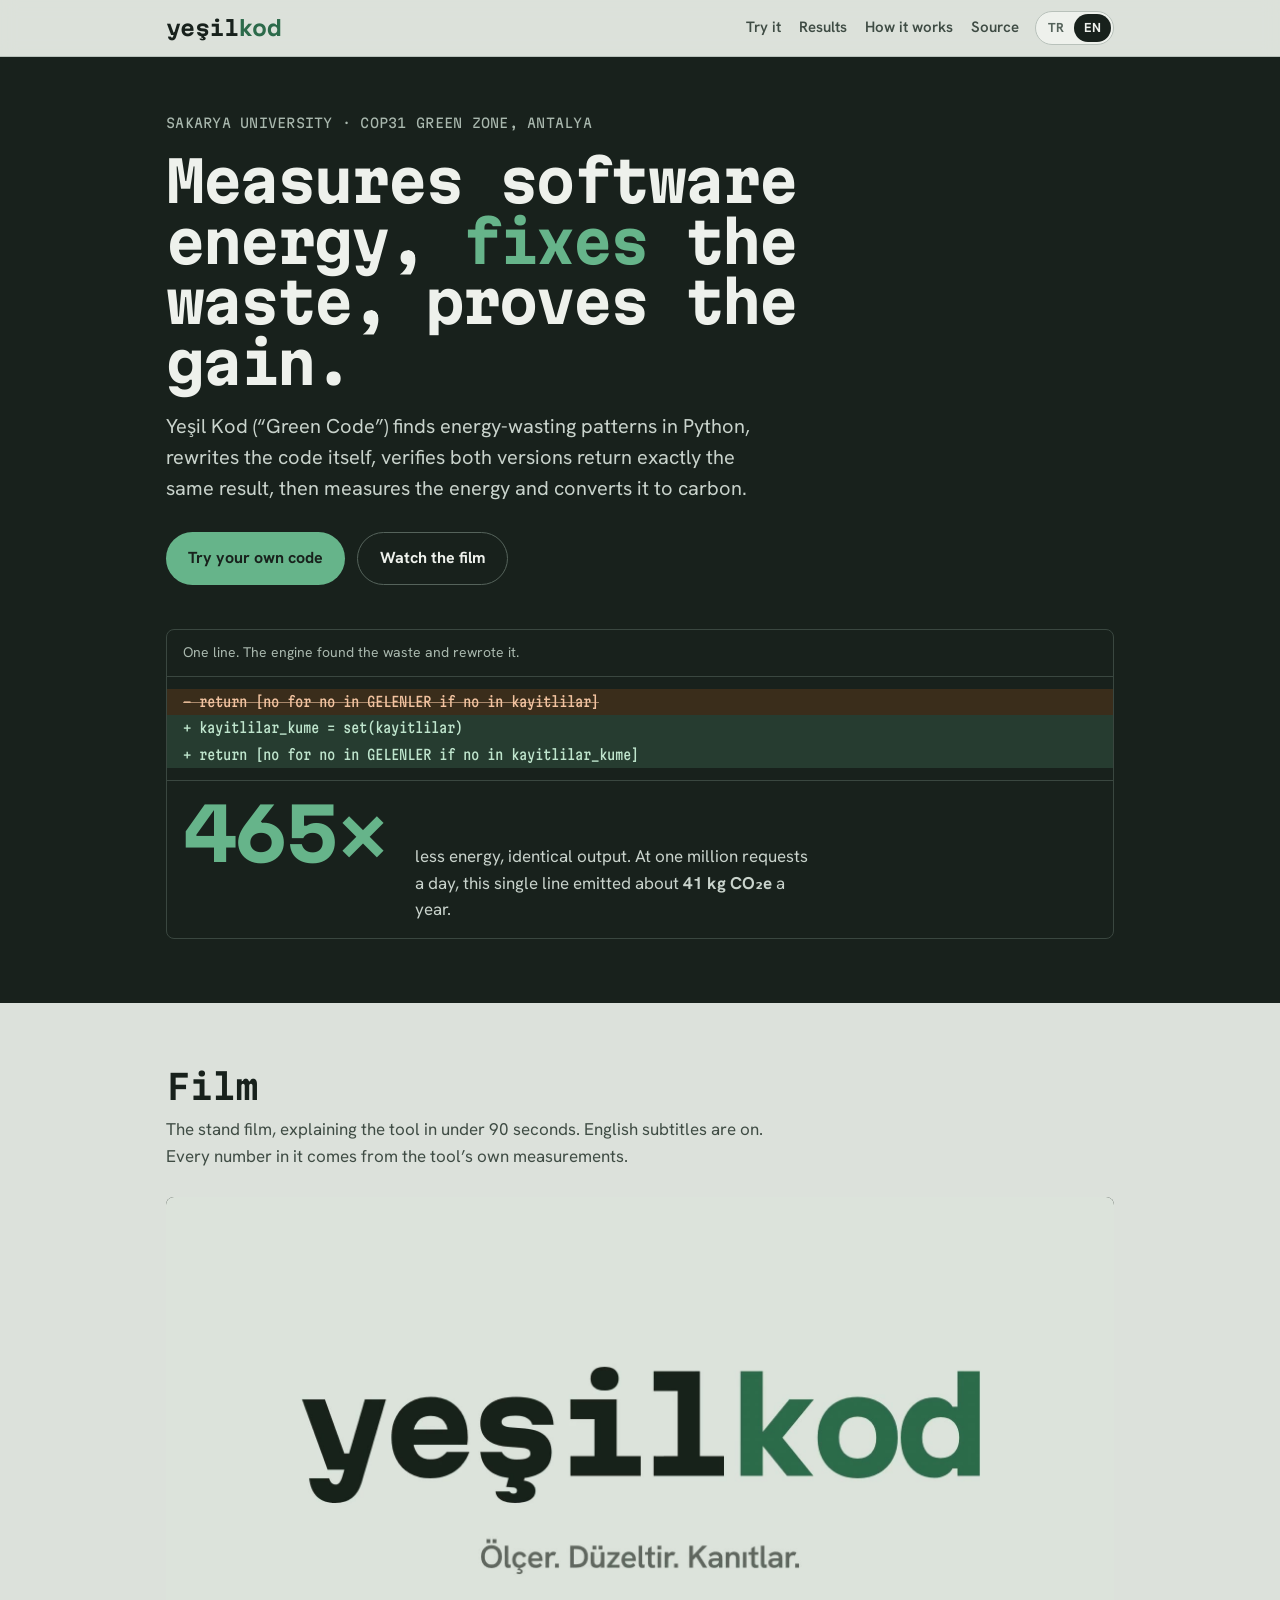
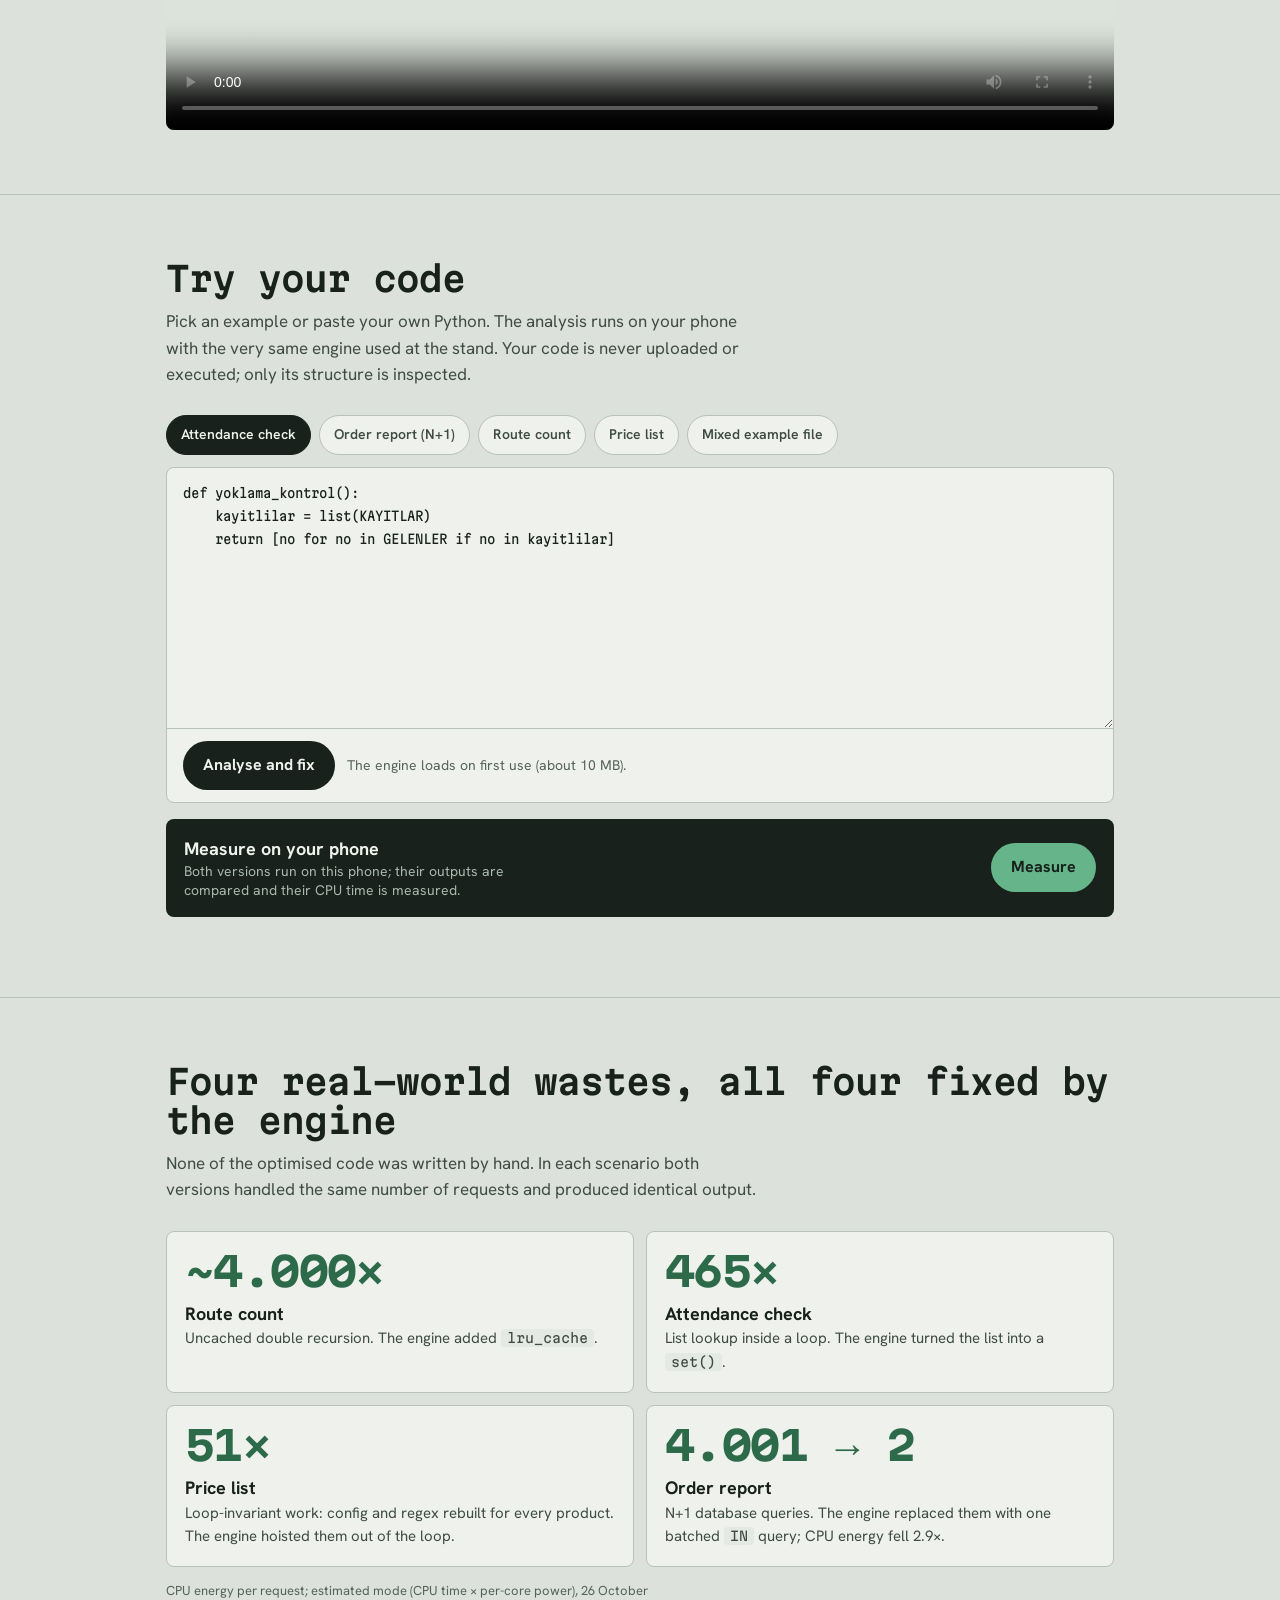
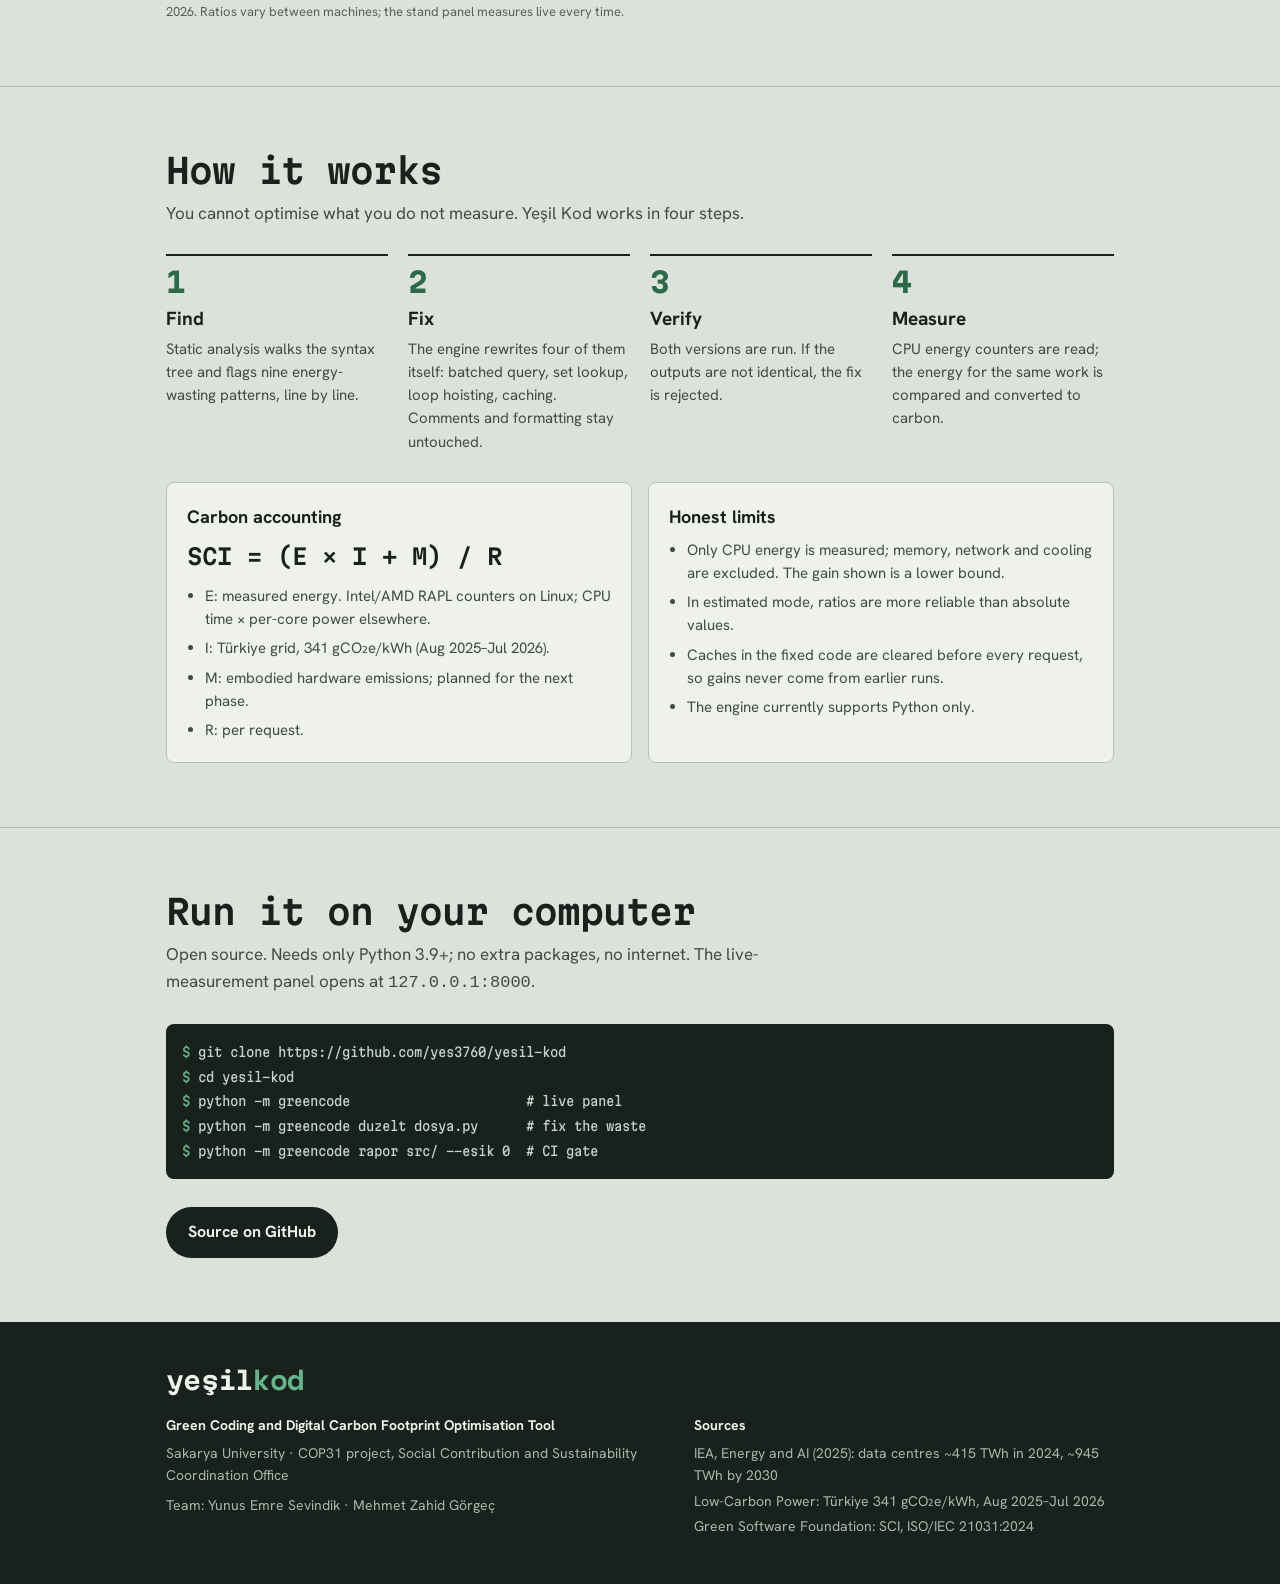
==== commit bb0fb2be: "Biçimi koruyan düzeltme, yeni kurallar, telefonda ölçüm, CI ve İngilizce PDF'ler - Düzeltme motoru d" ====
--- a/docs/index.html
+++ b/docs/index.html
@@ -110,6 +110,21 @@
 .fixlist{border-top:1px solid var(--rule);padding:10px 14px;font-size:14px;color:var(--ink2);display:flex;flex-direction:column;gap:4px}
 .fixlist b{font-family:var(--mono);font-size:11px;color:var(--ink);margin-right:8px}
 .empty{border:1px dashed var(--ink3);border-radius:var(--r);padding:16px;color:var(--ink2)}
+.kept{font-size:14px;color:var(--moss-ink);background:var(--moss-tint);border-radius:6px;padding:8px 12px}
+.measure{margin-top:16px;background:var(--ink);color:var(--paper);border-radius:var(--r);padding:18px}
+.measure .mh{display:flex;gap:16px;align-items:center;justify-content:space-between;flex-wrap:wrap}
+.measure h3{font-size:18px;line-height:1.3}
+.measure h3 small{display:block;font-weight:400;font-size:14px;color:#A9B8AE;margin-top:2px;max-width:46ch}
+.measure .go{background:var(--leaf);color:var(--ink)}
+.mres{margin-top:16px;border-top:1px solid #3A4740;padding-top:14px}
+.mres .x{font-family:var(--mono);font-weight:700;font-stretch:112.5%;font-size:clamp(40px,9vw,56px);line-height:1;color:var(--leaf);letter-spacing:-.04em}
+.mres .xl{color:#C9D3CC;margin-top:4px}
+.mrows{display:grid;grid-template-columns:1fr auto;gap:6px 16px;margin-top:14px;font-size:15px;color:#C9D3CC}
+.mrows b{font-family:var(--mono);font-weight:500;color:var(--paper);text-align:right;white-space:nowrap}
+.mrows .ok{color:var(--leaf);grid-column:1/-1}
+.mfine{font-size:13px;color:#A9B8AE;margin-top:12px}
+.spin{display:inline-block;width:14px;height:14px;border:2px solid currentColor;border-right-color:transparent;border-radius:50%;animation:sp .8s linear infinite;vertical-align:-2px;margin-right:8px}
+@keyframes sp{to{transform:rotate(360deg)}}
 
 /* sonuçlar */
 .results{display:grid;grid-template-columns:repeat(2,minmax(0,1fr));gap:12px}
@@ -212,6 +227,15 @@
         <span class="note" id="engine"><span lang="tr">Motor ilk kullanımda yüklenir (yaklaşık 10 MB).</span><span lang="en">The engine loads on first use (about 10 MB).</span></span>
       </div>
     </div>
+    <div class="measure" id="measure" hidden>
+      <div class="mh">
+        <h3><span lang="tr">Telefonunda ölç</span><span lang="en">Measure on your phone</span>
+          <small lang="tr">İki sürüm bu telefonda çalıştırılır, çıktıları karşılaştırılır ve harcadıkları işlemci süresi ölçülür.</small>
+          <small lang="en">Both versions run on this phone; their outputs are compared and their CPU time is measured.</small></h3>
+        <button class="go" id="olcBtn"><span lang="tr">Ölç</span><span lang="en">Measure</span></button>
+      </div>
+      <div id="olcOut" aria-live="polite"></div>
+    </div>
     <div id="out" aria-live="polite"></div>
   </div>
 </section>
@@ -238,8 +262,8 @@
     <p class="sub" lang="tr">Ölçülmeyen şey optimize edilemez. Yeşil Kod dört adımda çalışır.</p>
     <p class="sub" lang="en">You cannot optimise what you do not measure. Yeşil Kod works in four steps.</p>
     <div class="steps">
-      <div class="step"><div class="n">1</div><h3><span lang="tr">Bul</span><span lang="en">Find</span></h3><p lang="tr">Statik analiz kodun sözdizimi ağacını tarar, enerji israf eden altı kalıbı satır satır işaretler.</p><p lang="en">Static analysis walks the syntax tree and flags six energy-wasting patterns, line by line.</p></div>
-      <div class="step"><div class="n">2</div><h3><span lang="tr">Düzelt</span><span lang="en">Fix</span></h3><p lang="tr">Motor dört kalıbı kendisi yeniden yazar: toplu sorgu, kümeyle arama, döngü dışına taşıma, önbellek.</p><p lang="en">The engine rewrites four of them itself: batched query, set lookup, loop hoisting, caching.</p></div>
+      <div class="step"><div class="n">1</div><h3><span lang="tr">Bul</span><span lang="en">Find</span></h3><p lang="tr">Statik analiz kodun sözdizimi ağacını tarar, enerji israf eden dokuz kalıbı satır satır işaretler.</p><p lang="en">Static analysis walks the syntax tree and flags nine energy-wasting patterns, line by line.</p></div>
+      <div class="step"><div class="n">2</div><h3><span lang="tr">Düzelt</span><span lang="en">Fix</span></h3><p lang="tr">Motor dört kalıbı kendisi yeniden yazar: toplu sorgu, kümeyle arama, döngü dışına taşıma, önbellek. Yorumlara ve biçime dokunmaz.</p><p lang="en">The engine rewrites four of them itself: batched query, set lookup, loop hoisting, caching. Comments and formatting stay untouched.</p></div>
       <div class="step"><div class="n">3</div><h3><span lang="tr">Doğrula</span><span lang="en">Verify</span></h3><p lang="tr">İki sürüm de çalıştırılır. Çıktılar birebir aynı değilse düzeltme reddedilir.</p><p lang="en">Both versions are run. If the outputs are not identical, the fix is rejected.</p></div>
       <div class="step"><div class="n">4</div><h3><span lang="tr">Ölç</span><span lang="en">Measure</span></h3><p lang="tr">İşlemcinin enerji sayaçları okunur; aynı iş için harcanan enerji karşılaştırılır ve karbona çevrilir.</p><p lang="en">CPU energy counters are read; the energy for the same work is compared and converted to carbon.</p></div>
     </div>
@@ -320,14 +344,25 @@
 <script>
 const $ = s => document.querySelector(s);
 const esc = s => String(s).replace(/&/g, '&amp;').replace(/</g, '&lt;');
-let LANG = 'tr', SAMPLES = [], pyReady = null;
+let LANG = 'tr', SAMPLES = [], worker = null, seq = 0, warm = false;
+const pending = new Map();
 const T = {
   tr: {load: 'Motor yükleniyor…', run: 'İnceleniyor…', btn: 'Analiz et ve düzelt', ready: 'Motor hazır. Kod telefonunuzda incelendi.',
        fail: 'Motor yüklenemedi. İnternet bağlantınızı kontrol edip tekrar deneyin.', findings: 'bulgu', high: 'yüksek önemli', fixes: 'otomatik düzeltme',
-       none: 'Bilinen bir enerji israfı kalıbı bulunamadı.', diff: 'Motorun önerdiği düzeltme', changes: 'değişiklik', line: 'satır', err: 'Kodu düzeltip tekrar deneyin.'},
+       none: 'Bilinen bir enerji israfı kalıbı bulunamadı.', diff: 'Motorun önerdiği düzeltme', changes: 'değişiklik', line: 'satır', err: 'Kodu düzeltip tekrar deneyin.',
+       kept: 'Yorumlar ve biçim korundu; yalnızca değişen satırlar yeniden yazıldı.',
+       measuring: 'Ölçülüyor… Birkaç saniye sürebilir.', measure: 'Ölç', again: 'Tekrar ölç',
+       less: 'daha az işlemci süresi, birebir aynı sonuç', orig: 'Özgün kod, istek başına', fixed: 'Motorun yazdığı, istek başına',
+       same: n => `${nf(n)} kayıtlık çıktı iki sürümde aynı`, queries: 'Veritabanı sorgusu', notSame: 'İki sürümün çıktısı farklı çıktı; düzeltme reddedildi.',
+       fine: 'Ölçüm bu telefonda yapıldı. Tarayıcı telefonun güç tüketimini okuyamaz; aynı işlemcide enerji, işlemci süresiyle orantılı olduğu için oran süreden hesaplanır. Standdaki panel aynı ölçümü bilgisayarda yapıp karbona çevirir.'},
   en: {load: 'Loading engine…', run: 'Analysing…', btn: 'Analyse and fix', ready: 'Engine ready. Your code was analysed on your phone.',
        fail: 'Could not load the engine. Check your connection and try again.', findings: 'findings', high: 'high severity', fixes: 'automatic fixes',
-       none: 'No known energy-waste pattern found.', diff: 'Fix proposed by the engine', changes: 'changes', line: 'line', err: 'Fix the code and try again.'}
+       none: 'No known energy-waste pattern found.', diff: 'Fix proposed by the engine', changes: 'changes', line: 'line', err: 'Fix the code and try again.',
+       kept: 'Comments and formatting kept; only the changed lines were rewritten.',
+       measuring: 'Measuring… this can take a few seconds.', measure: 'Measure', again: 'Measure again',
+       less: 'less CPU time, identical output', orig: 'Original code, per request', fixed: 'Engine’s version, per request',
+       same: n => `${nf(n)}-row output identical in both versions`, queries: 'Database queries', notSame: 'The outputs differ; the fix was rejected.',
+       fine: 'Measured on this phone. Browsers cannot read the phone’s power draw; on the same processor energy is proportional to CPU time, so the ratio is computed from time. The stand panel runs the same measurement on a computer and converts it to carbon.'}
 };
 const RULE_EN = {
   YK001: ['Database query inside a loop (N+1)', 'Every iteration sends its own request to the database. Fetch everything with one JOIN or a WHERE id IN (...) query.'],
@@ -335,11 +370,30 @@
   YK003: ['Repeating loop-invariant work', 'This call returns the same value on every iteration. Do it once before the loop and keep the result.'],
   YK004: ['Uncached double recursion', 'The function calls itself more than once, recomputing the same sub-results exponentially. Add @functools.lru_cache or rewrite it as a loop.'],
   YK005: ['Busy polling', 'Spinning in a loop to re-check wastes CPU and network. Use events (webhooks, queues, notifications) or wait longer.'],
-  YK006: ['Nested loop (O(n²))', 'Nested loops slow down quadratically as data grows. If the inner loop is matching, index the data in a dict and do one pass.']
+  YK006: ['Nested loop (O(n²))', 'Nested loops slow down quadratically as data grows. If the inner loop is matching, index the data in a dict and do one pass.'],
+  YK007: ['Iterating a pandas table row by row', 'iterrows, itertuples and apply(axis=1) process every row in a slow Python loop. Use vectorised pandas/numpy operations (column maths, merge, groupby); the work usually drops by tens of times.'],
+  YK008: ['HTTP request without a session in a loop', 'Every requests call opens a new connection and TLS handshake. Open requests.Session() before the loop and send the requests through it so the connection is reused.'],
+  YK009: ['Adding or removing at the front of a list', 'pop(0) and insert(0, ...) shift every element of the list. Use collections.deque: popleft and appendleft run in constant time.']
 };
 const FIX_EN = {YK001: 'Single-row query in the loop replaced by one batched IN query.', YK002: 'List converted to a set before the loop.',
                 YK003: 'Invariant call moved out of the loop; it now runs once.', YK004: 'Cache added; each sub-result is computed once.'};
 const SEV_EN = {'yüksek': 'high', 'orta': 'medium', 'bilgi': 'info'};
+const nf = (v, d = 0) => Number(v).toLocaleString(LANG === 'en' ? 'en-GB' : 'tr-TR', {maximumFractionDigits: d, minimumFractionDigits: d});
+const fmtS = s => s >= 1 ? nf(s, 2) + ' s' : s >= 1e-3 ? nf(s * 1e3, 1) + ' ms' : nf(s * 1e6, 0) + ' µs';
+const big = v => (v >= 100 ? nf(v, 0) : v >= 10 ? nf(v, 1) : nf(v, 2)) + '×';
+
+// Motor ayrı iş parçacığında (docs/motor.js)
+function motor(msg) {
+  if (!worker) {
+    worker = new Worker('motor.js');
+    worker.onmessage = e => {
+      const p = pending.get(e.data.id); pending.delete(e.data.id);
+      if (p) e.data.ok ? p.ok(e.data.sonuc) : p.bad(new Error(e.data.hata));
+    };
+    worker.onerror = e => { for (const p of pending.values()) p.bad(new Error(e.message)); pending.clear(); worker.terminate(); worker = null; };
+  }
+  return new Promise((ok, bad) => { const id = ++seq; pending.set(id, {ok, bad}); worker.postMessage({id, ...msg}); });
+}
 
 function setLang(l) {
   LANG = l; document.documentElement.lang = l; document.body.classList.toggle('en', l === 'en');
@@ -351,49 +405,22 @@
 }
 document.querySelectorAll('.lang button').forEach(b => b.onclick = () => setLang(b.dataset.l));
 
+function current() { return SAMPLES[+($('#chips').dataset.cur || 0)]; }
+function updateMeasure() {
+  const s = current();
+  $('#measure').hidden = !(s && s.id && $('#code').value === s.kod);
+}
 function renderChips() {
   const cur = $('#chips').dataset.cur || '0';
   $('#chips').innerHTML = SAMPLES.map((s, i) =>
     `<button class="chip" data-i="${i}" aria-pressed="${String(i) === cur}">${esc(LANG === 'en' ? s.en : s.tr)}</button>`).join('');
   $('#chips').querySelectorAll('.chip').forEach(c => c.onclick = () => {
-    $('#chips').dataset.cur = c.dataset.i; $('#code').value = SAMPLES[+c.dataset.i].kod; renderChips(); $('#out').innerHTML = '';
+    $('#chips').dataset.cur = c.dataset.i; $('#code').value = SAMPLES[+c.dataset.i].kod; renderChips();
+    $('#out').innerHTML = ''; $('#olcOut').innerHTML = ''; $('#olcBtn').lastChild.textContent = T[LANG].measure;
   });
-}
-
-function loadScript(src) {
-  return new Promise((ok, bad) => { const s = document.createElement('script'); s.src = src; s.onload = ok; s.onerror = bad; document.head.appendChild(s); });
-}
-function engine() {
-  if (!pyReady) pyReady = (async () => {
-    await loadScript('https://cdn.jsdelivr.net/pyodide/v0.27.2/full/pyodide.js');
-    const py = await loadPyodide();
-    py.FS.mkdirTree('/home/pyodide/greencode');
-    for (const f of ['__init__.py', 'config.py', 'analyzer.py', 'fixer.py']) {
-      const r = await fetch('py/greencode/' + f);
-      py.FS.writeFile('/home/pyodide/greencode/' + f, await r.text());
-    }
-    py.runPython(`
-import sys, json
-sys.path.insert(0, "/home/pyodide")
-from greencode import analyzer, fixer
-
-def yesil(kod):
-    r = analyzer.analyze(kod)
-    r["fark"], r["duzeltmeler"] = [], []
-    if not r["hata"]:
-        try:
-            new, orig, fixes = fixer.fix(kod)
-            if fixes:
-                r["fark"] = fixer.side_by_side(orig, new)
-                r["duzeltmeler"] = [f.to_dict() for f in fixes]
-        except Exception as e:
-            r["duzeltme_hatasi"] = str(e)
-    return json.dumps(r, ensure_ascii=False)
-`);
-    return py.globals.get('yesil');
-  })().catch(e => { pyReady = null; throw e; });
-  return pyReady;
-}
+  updateMeasure();
+}
+$('#code').addEventListener('input', updateMeasure);
 
 function renderDiff(rows) {
   const keep = rows.filter((x, i, a) => x.tur !== 'esit' || a.slice(Math.max(0, i - 2), i + 3).some(y => y.tur !== 'esit'));
@@ -402,11 +429,10 @@
 
 async function analyse() {
   const t = T[LANG], btn = $('#an'), out = $('#out');
-  btn.disabled = true; btn.textContent = pyReady ? t.run : t.load;
+  btn.disabled = true; btn.textContent = warm ? t.run : t.load;
   try {
-    const yesil = await engine();
-    btn.textContent = t.run;
-    const r = JSON.parse(yesil($('#code').value));
+    const r = await motor({tip: 'analiz', kod: $('#code').value});
+    warm = true;
     $('#engine').textContent = t.ready;
     out.innerHTML = '';
     if (r.hata) { out.innerHTML = `<div class="empty">${esc(r.hata)}. ${t.err}</div>`; return; }
@@ -426,12 +452,33 @@
       box.innerHTML = `<div class="bar"><span>${t.diff}</span><b>${r.duzeltmeler.length} ${t.changes}</b></div><div class="code">${renderDiff(r.fark)}</div>` +
         `<div class="fixlist">${r.duzeltmeler.map(f => `<div><b>${f.kural}</b>${esc(LANG === 'en' ? FIX_EN[f.kural] : f.aciklama)}</div>`).join('')}</div>`;
       out.appendChild(box);
+      if (r.bicim_korundu) out.insertAdjacentHTML('beforeend', `<div class="kept">${t.kept}</div>`);
     }
   } catch (e) {
     out.innerHTML = `<div class="empty">${t.fail}</div>`;
   } finally { btn.disabled = false; btn.textContent = t.btn; }
 }
 $('#an').onclick = analyse;
+
+async function measure() {
+  const t = T[LANG], btn = $('#olcBtn'), out = $('#olcOut'), s = current();
+  if (!s || !s.id) return;
+  btn.disabled = true;
+  out.innerHTML = `<div class="mres"><span class="spin"></span>${t.measuring}</div>`;
+  try {
+    const r = await motor({tip: 'olc', senaryo: s.id});
+    warm = true;
+    if (!r.esdeger) { out.innerHTML = `<div class="mres">${t.notSame}</div>`; return; }
+    out.innerHTML = `<div class="mres"><div class="x">${big(r.kat)}</div><div class="xl">${t.less}</div>
+      <div class="mrows"><span>${t.orig}</span><b>${fmtS(r.ozgun_s)}</b><span>${t.fixed}</span><b>${fmtS(r.duzeltilmis_s)}</b>
+      ${r.sorgu ? `<span>${t.queries}</span><b>${nf(r.sorgu.ozgun)} → ${nf(r.sorgu.duzeltilmis)}</b>` : ''}
+      <span class="ok">✓ ${t.same(r.cikti)}</span></div><p class="mfine">${t.fine}</p></div>`;
+    btn.lastChild.textContent = t.again;
+  } catch (e) {
+    out.innerHTML = `<div class="mres">${t.fail}</div>`;
+  } finally { btn.disabled = false; }
+}
+$('#olcBtn').onclick = measure;
 
 (async () => {
   let l = 'tr';
@@ -439,9 +486,9 @@
   if (/[?&]lang=en/.test(location.search)) l = 'en';
   if (/[?&]lang=tr/.test(location.search)) l = 'tr';
   try { SAMPLES = await (await fetch('py/ornekler.json')).json(); } catch (e) { SAMPLES = []; }
+  if (SAMPLES.length) $('#code').value = SAMPLES[0].kod;
   setLang(l);
-  if (SAMPLES.length) $('#code').value = SAMPLES[0].kod;
-  if (location.hash === '#dene') engine().catch(() => {});      // QR'dan doğrudan gelen ziyaretçi için motoru önceden yükle
+  if (location.hash === '#dene') motor({tip: 'hazirla'}).then(() => { warm = true; }, () => {});   // QR'dan gelen ziyaretçi için motoru önceden yükle
 })();
 </script>
 </body>
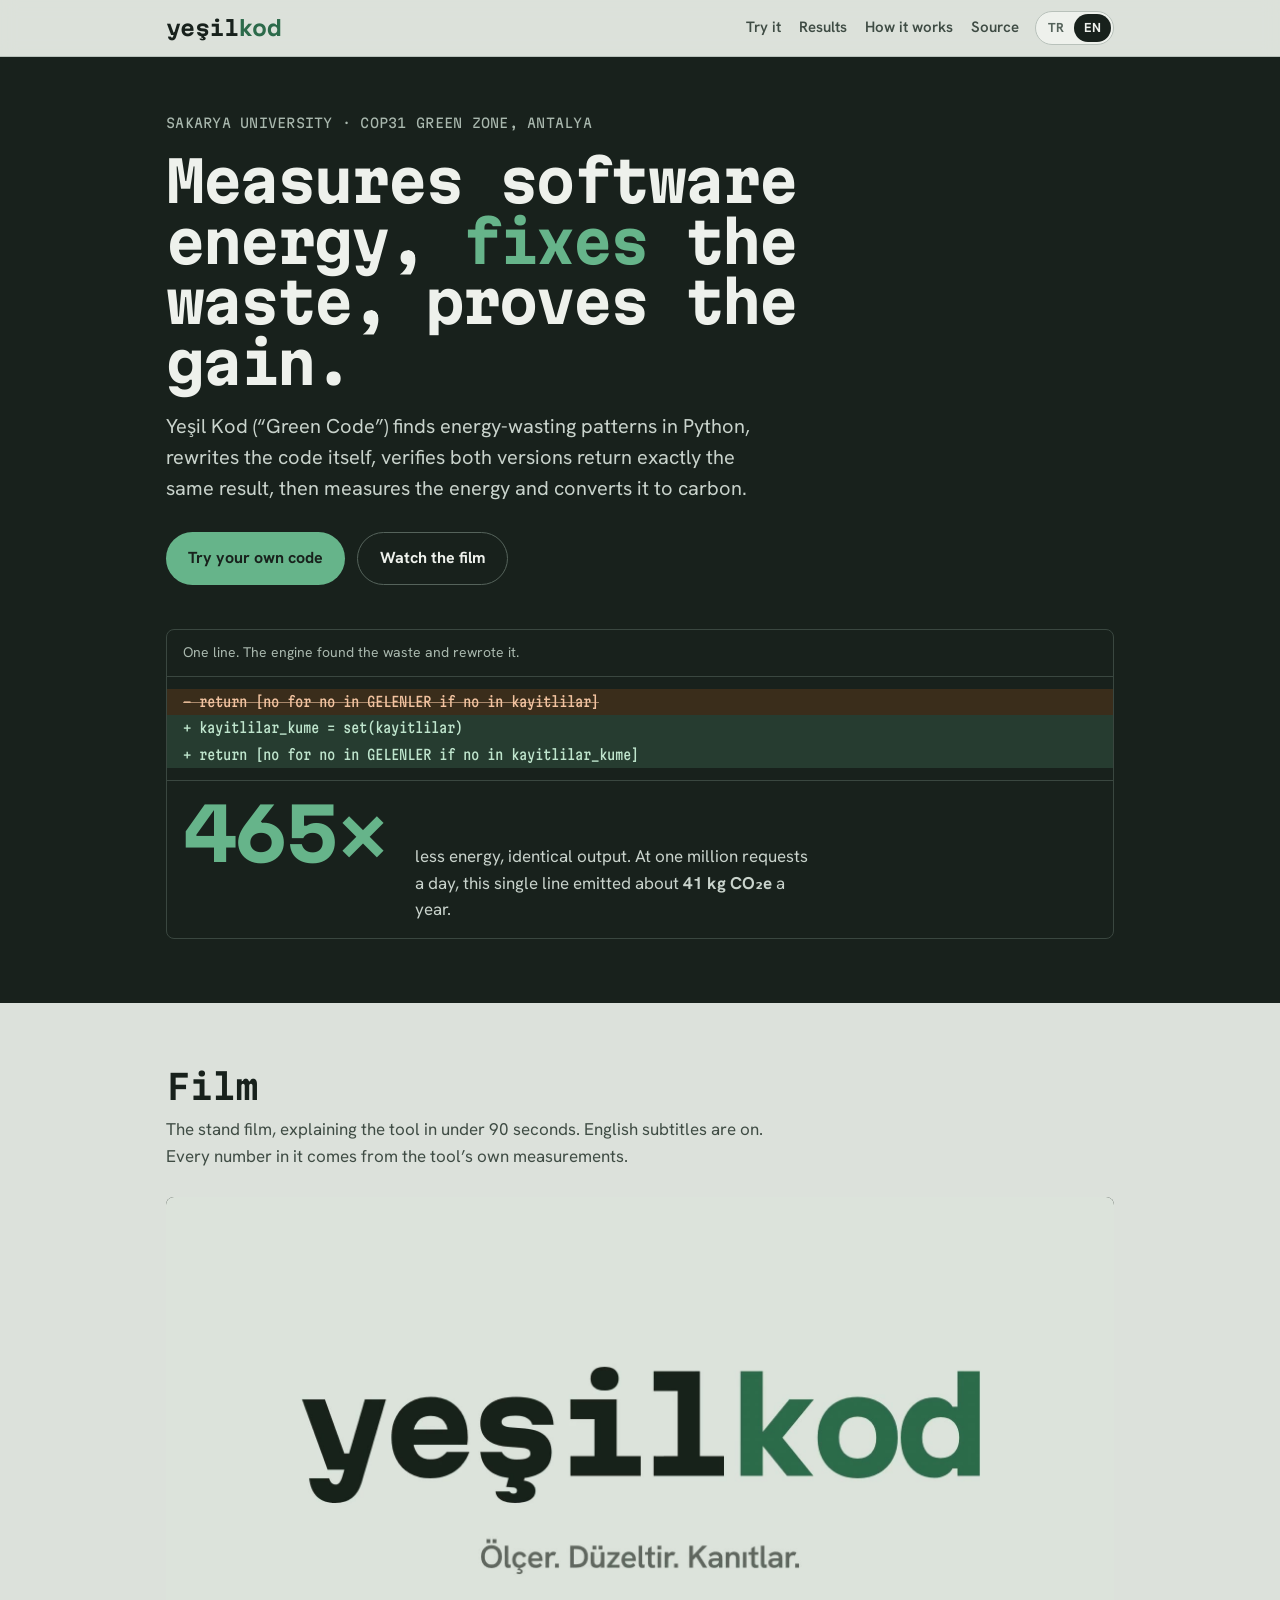
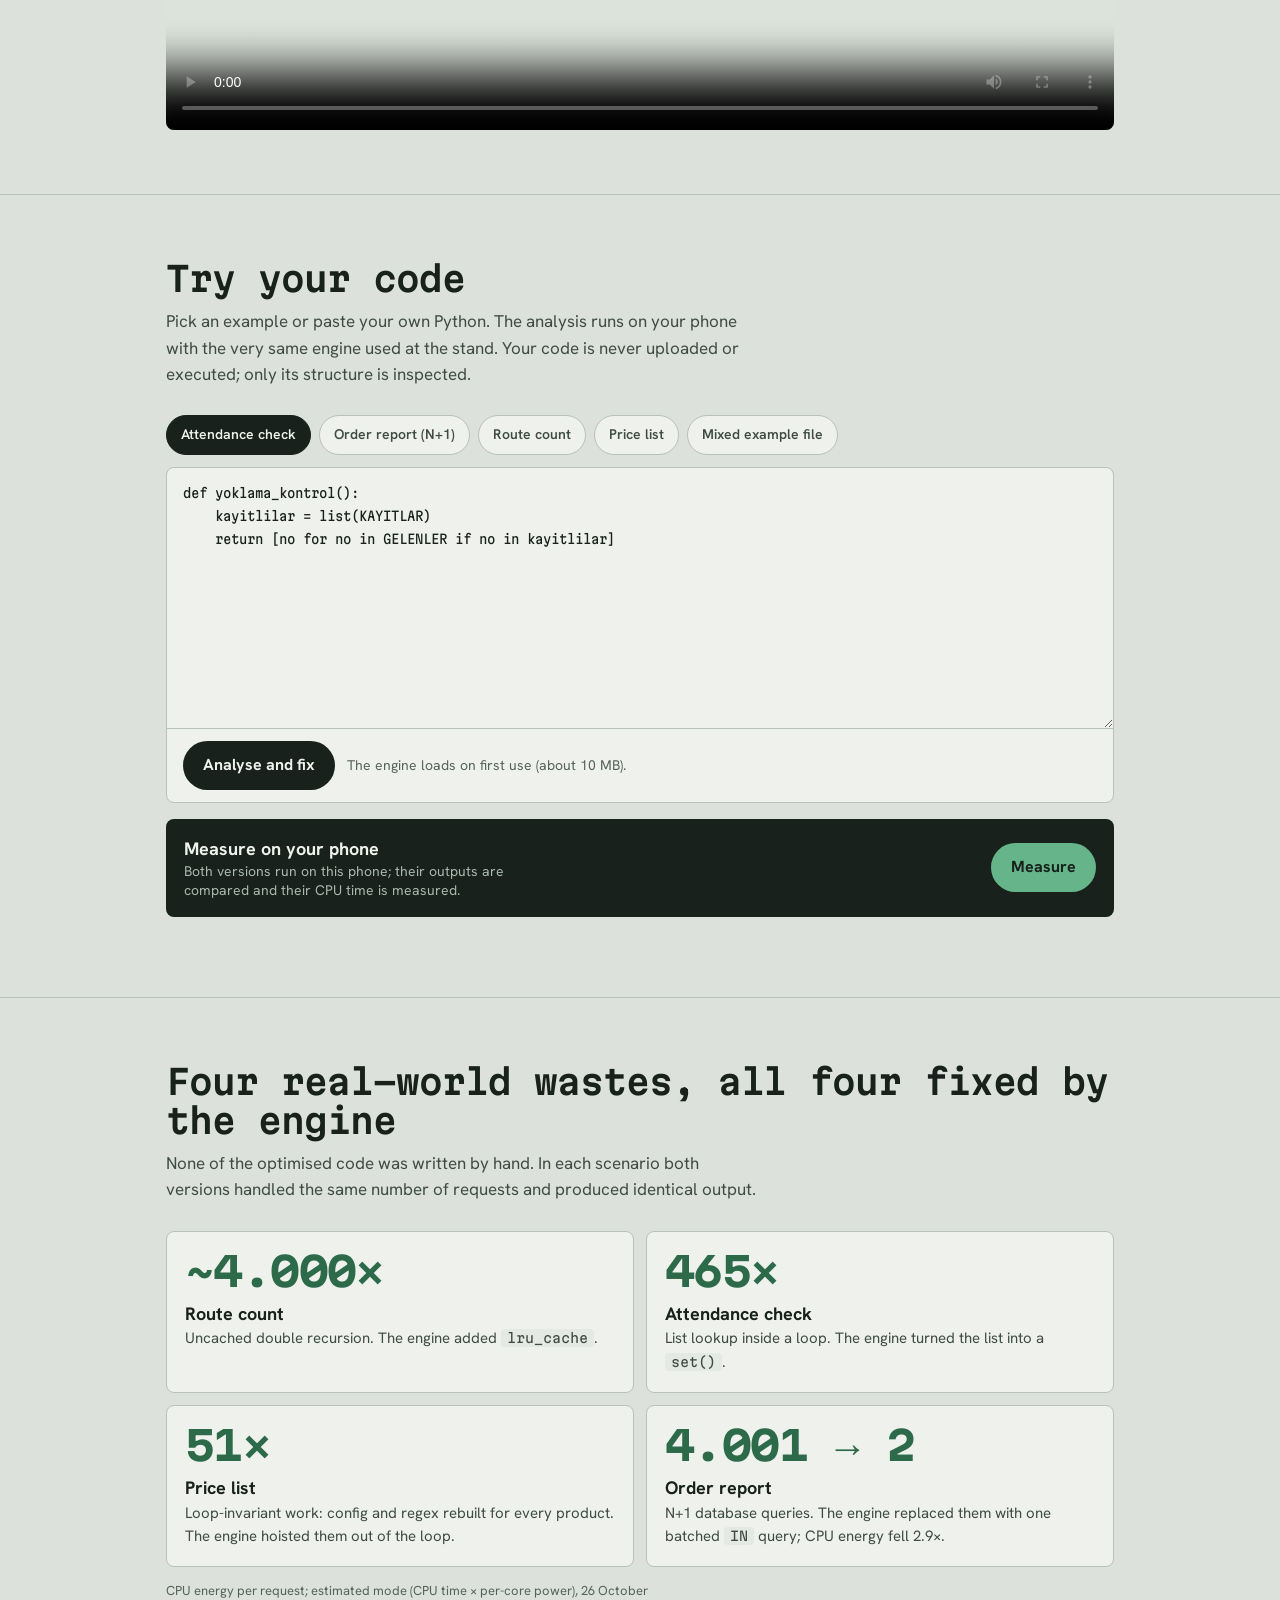
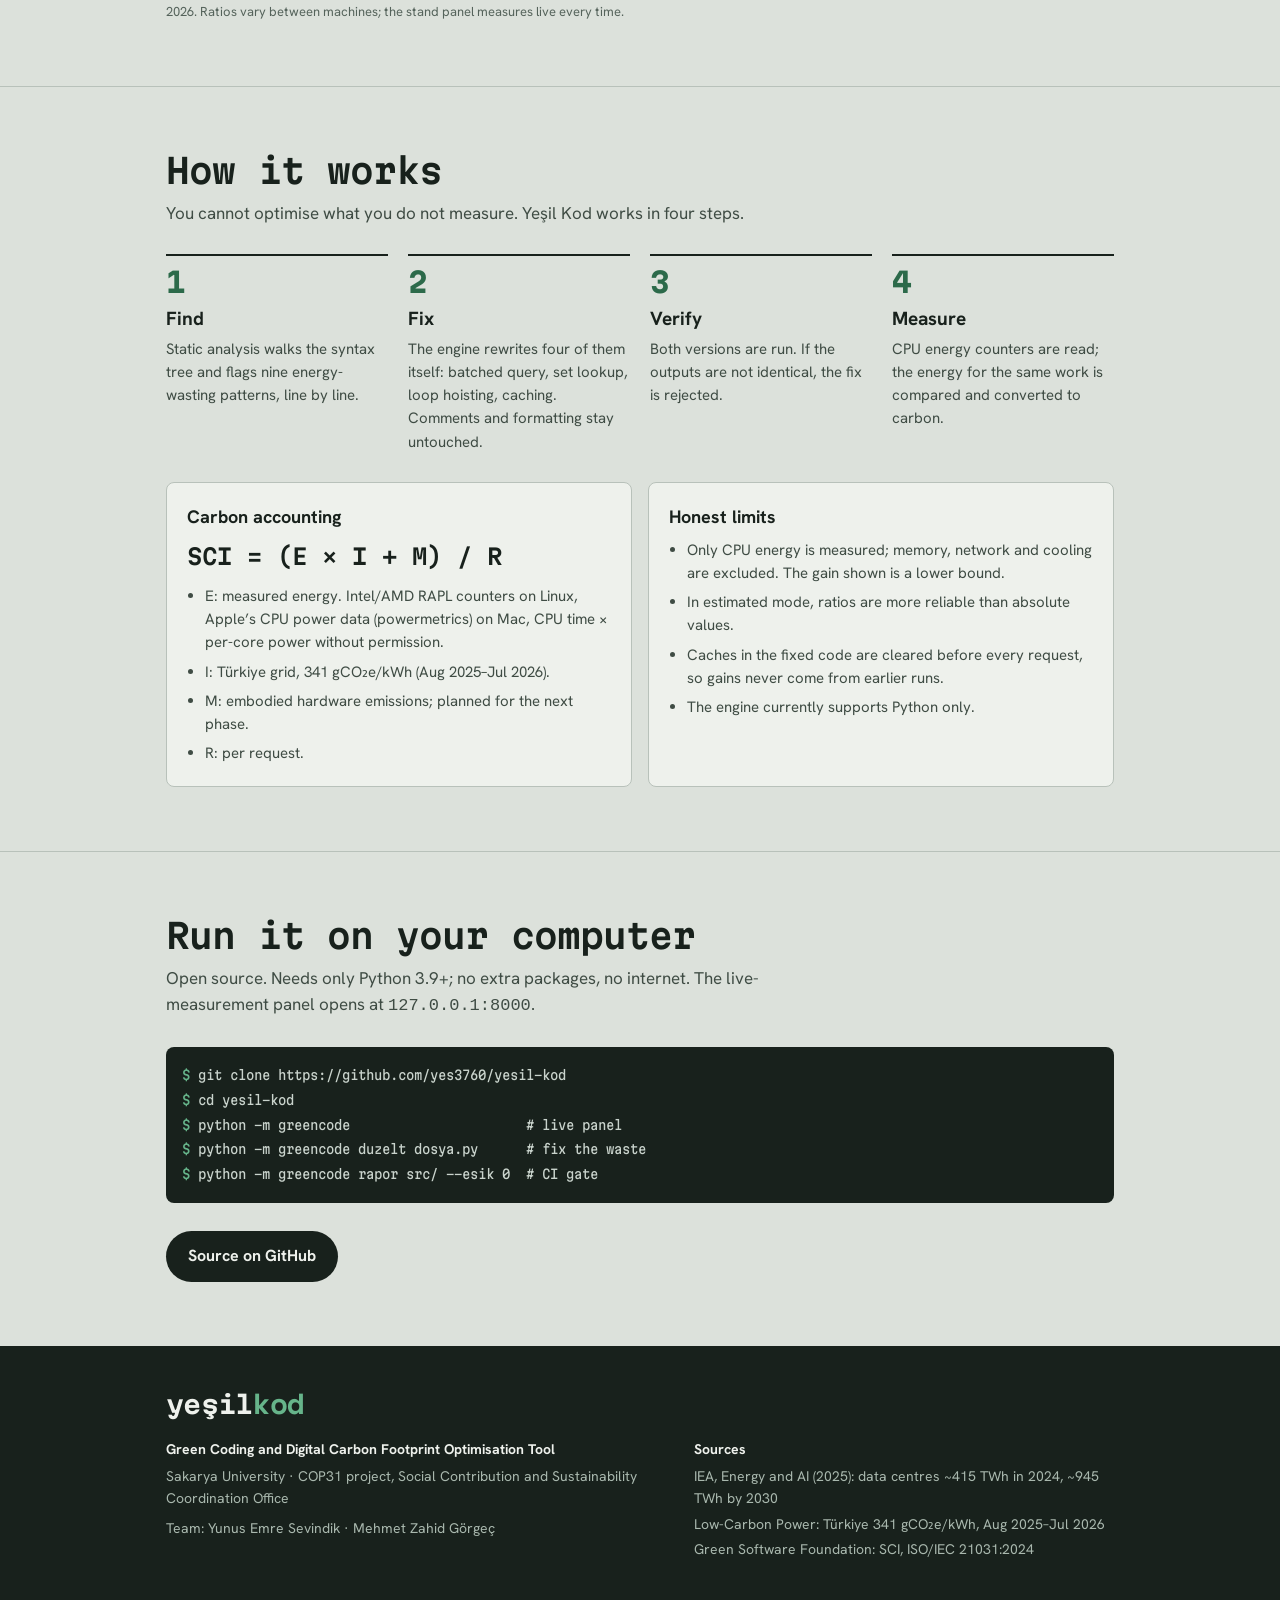
==== commit 3862a522: "Mac'te donanım enerji ölçümü (powermetrics) Mac'te yönetici izni varsa ölçer Apple'ın işlemci güç ve" ====
--- a/docs/index.html
+++ b/docs/index.html
@@ -272,13 +272,13 @@
         <h3><span lang="tr">Karbon hesabı</span><span lang="en">Carbon accounting</span></h3>
         <div class="eq">SCI = (E × I + M) / R</div>
         <ul lang="tr">
-          <li>E: ölçülen enerji. Linux’ta Intel/AMD RAPL sayaçları, diğer sistemlerde işlemci süresi × çekirdek gücü.</li>
+          <li>E: ölçülen enerji. Linux’ta Intel/AMD RAPL sayaçları, Mac’te Apple’ın işlemci güç verisi (powermetrics), izin yoksa işlemci süresi × çekirdek gücü.</li>
           <li>I: Türkiye şebekesi, 341 gCO₂e/kWh (Ağustos 2025–Temmuz 2026).</li>
           <li>M: donanımın gömülü emisyonu; sonraki aşamada eklenecek.</li>
           <li>R: istek başına.</li>
         </ul>
         <ul lang="en">
-          <li>E: measured energy. Intel/AMD RAPL counters on Linux; CPU time × per-core power elsewhere.</li>
+          <li>E: measured energy. Intel/AMD RAPL counters on Linux, Apple’s CPU power data (powermetrics) on Mac, CPU time × per-core power without permission.</li>
           <li>I: Türkiye grid, 341 gCO₂e/kWh (Aug 2025–Jul 2026).</li>
           <li>M: embodied hardware emissions; planned for the next phase.</li>
           <li>R: per request.</li>
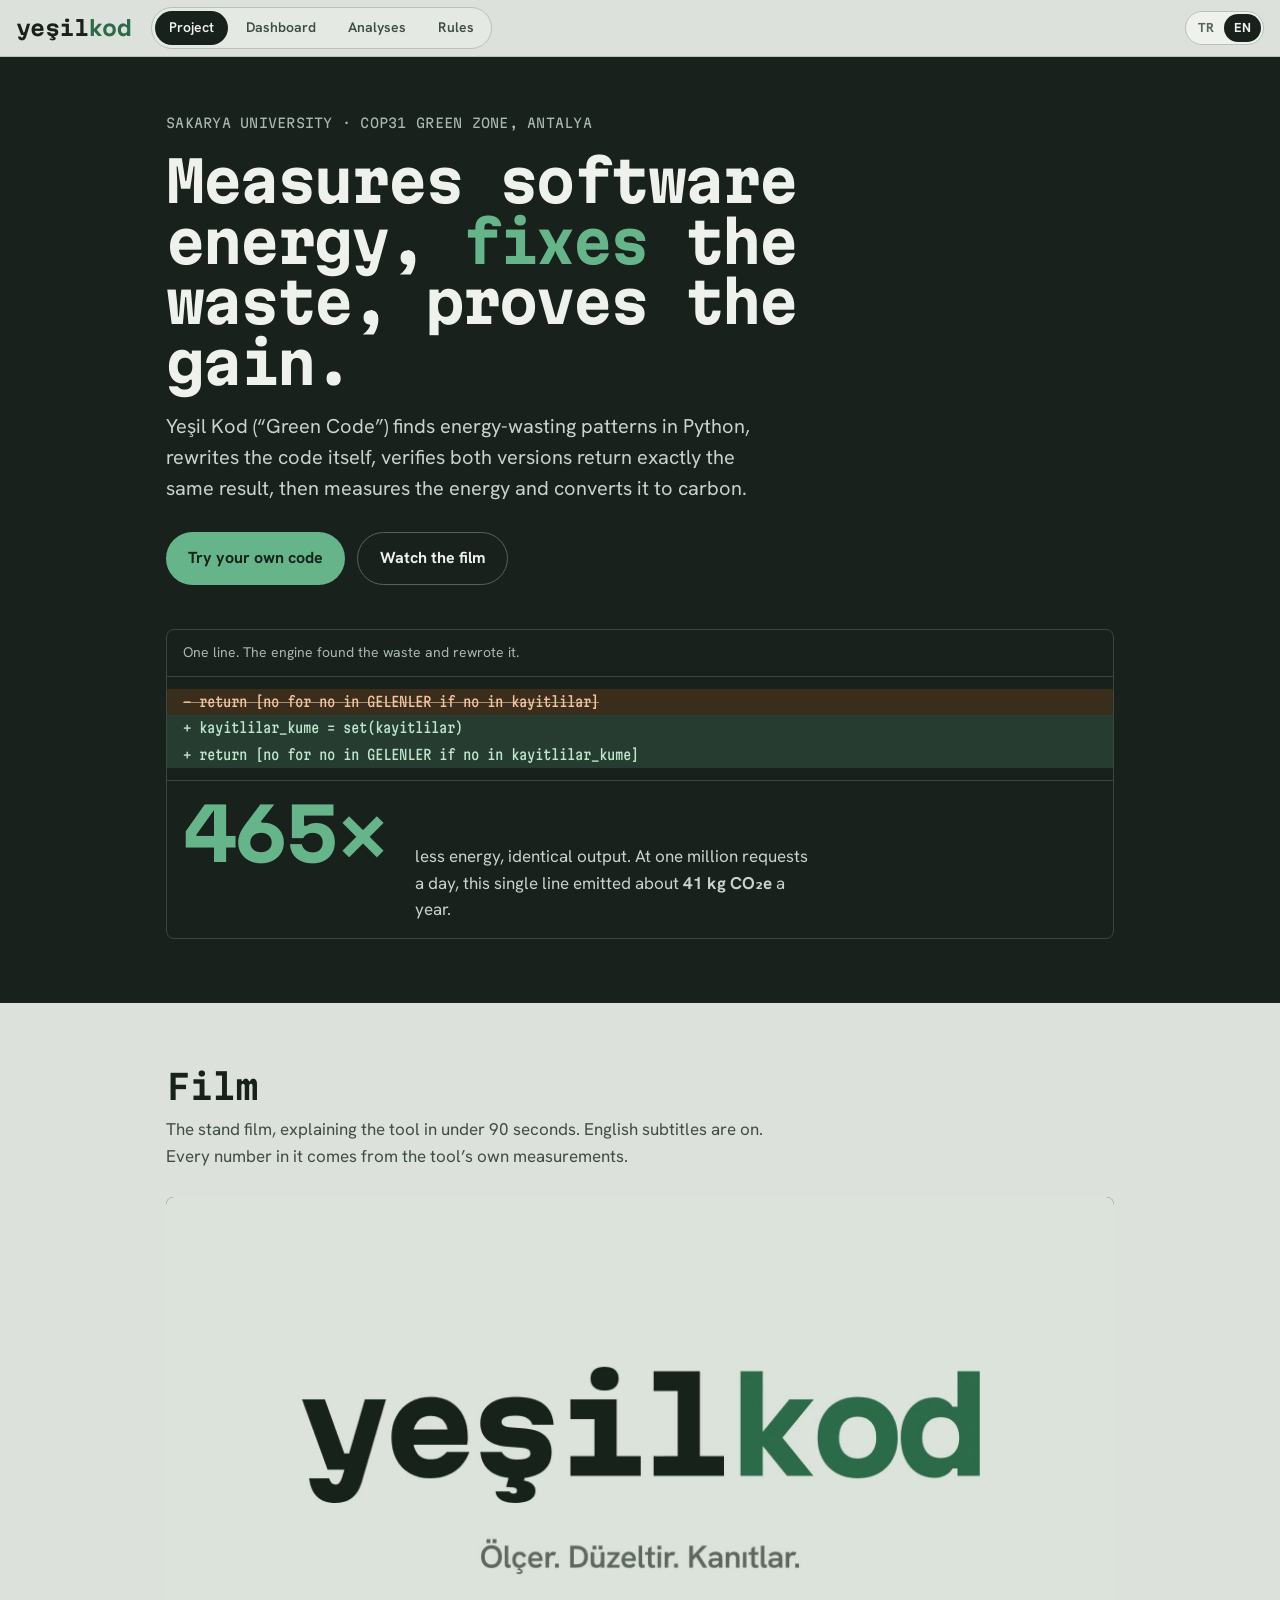
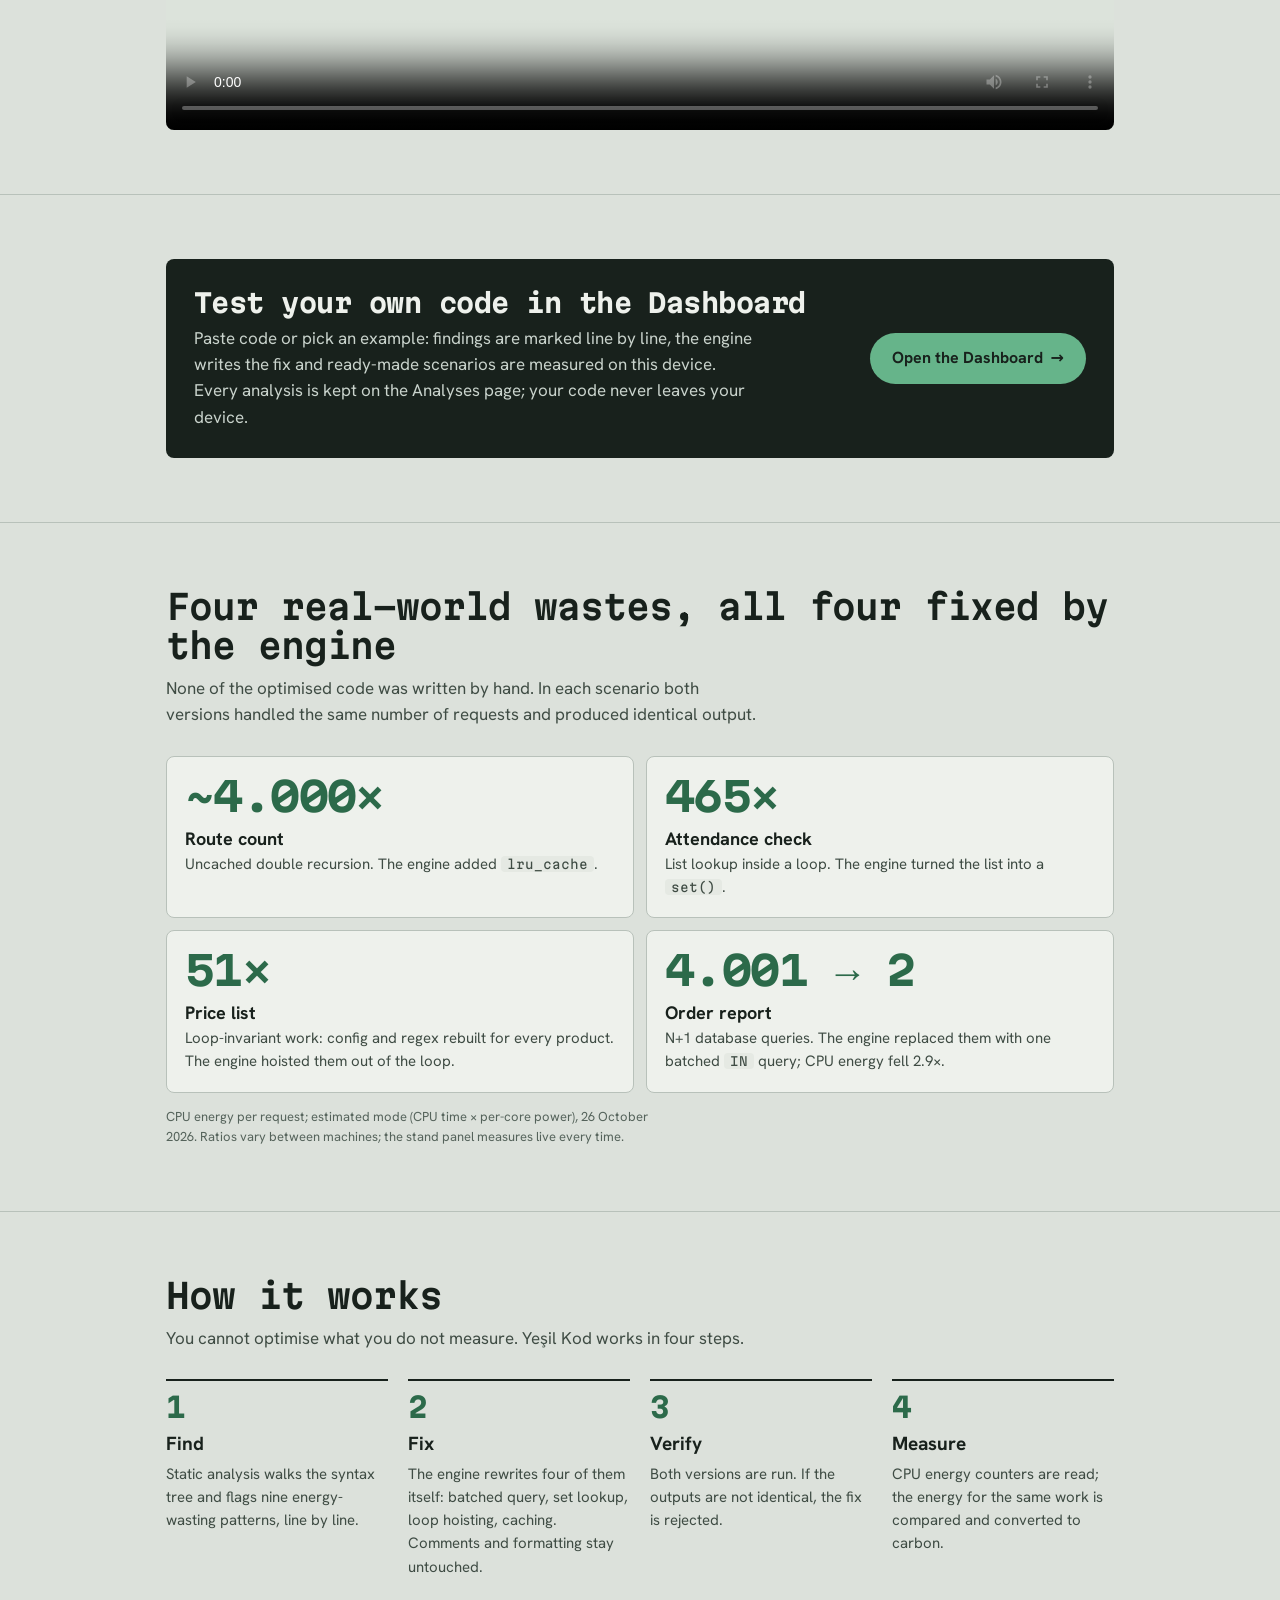
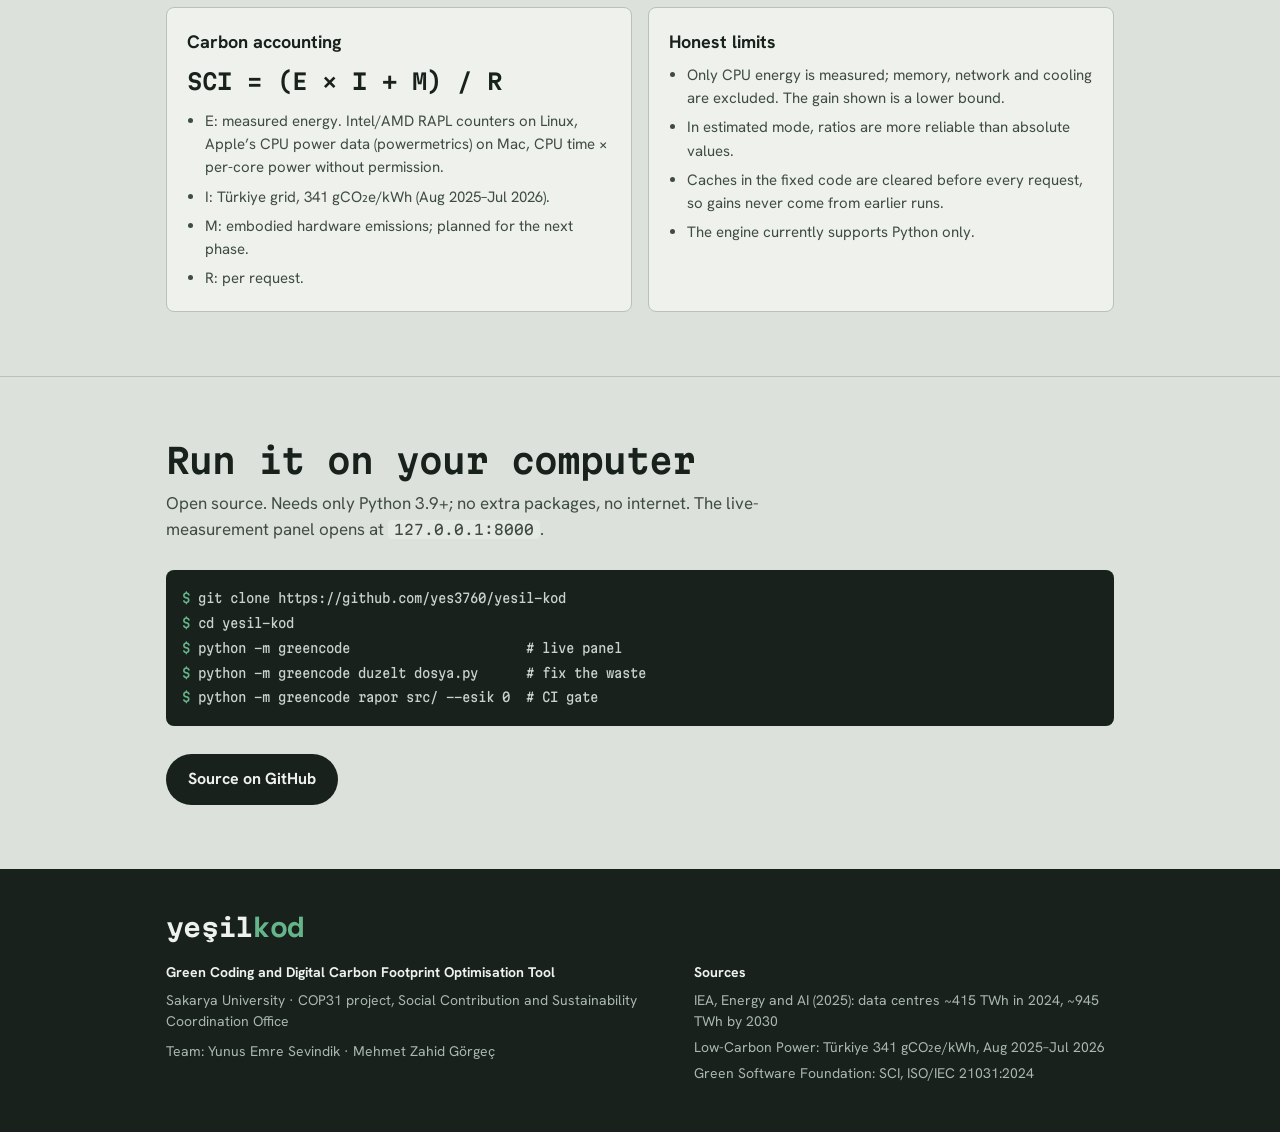
==== commit ae03c03e: "Site: Dashboard, Analizler ve Kurallar bölümleri - Dashboard: satır numaralı editör, bulgu satırları" ====
--- a/docs/index.html
+++ b/docs/index.html
@@ -10,176 +10,24 @@
 <meta property="og:image" content="film-kapak.jpg">
 <meta name="theme-color" content="#18211C">
 <link rel="icon" href="data:image/svg+xml,%3Csvg xmlns='http://www.w3.org/2000/svg' viewBox='0 0 32 32'%3E%3Crect width='32' height='32' rx='6' fill='%2318211C'/%3E%3Cpath d='M9 22c0-8 6-13 14-13 0 8-5 14-13 14' fill='none' stroke='%2366B48A' stroke-width='3' stroke-linecap='round'/%3E%3C/svg%3E">
-<style>
-@font-face{font-family:"Martian";src:url(fonts/martian-mono-latin-standard-normal.woff2) format("woff2");font-weight:100 800;font-stretch:75% 112.5%;font-display:swap;unicode-range:U+0000-00FF,U+0131,U+0152-0153,U+02BB-02BC,U+02C6,U+02DA,U+02DC,U+2000-206F,U+20AC,U+2122,U+2191,U+2193,U+2212,U+2215}
-@font-face{font-family:"Martian";src:url(fonts/martian-mono-latin-ext-standard-normal.woff2) format("woff2");font-weight:100 800;font-stretch:75% 112.5%;font-display:swap;unicode-range:U+0100-02BA,U+02BD-02C5,U+02C7-02CC,U+02CE-02D7,U+02DD-02FF,U+1E00-1E9F,U+20A0-20AB,U+2113,U+2C60-2C7F,U+A720-A7FF}
-@font-face{font-family:"Hanken";src:url(fonts/hanken-grotesk-latin-wght-normal.woff2) format("woff2");font-weight:100 900;font-display:swap;unicode-range:U+0000-00FF,U+0131,U+0152-0153,U+02BB-02BC,U+02C6,U+02DA,U+02DC,U+2000-206F,U+20AC,U+2122,U+2191,U+2193,U+2212,U+2215}
-@font-face{font-family:"Hanken";src:url(fonts/hanken-grotesk-latin-ext-wght-normal.woff2) format("woff2");font-weight:100 900;font-display:swap;unicode-range:U+0100-02BA,U+02BD-02C5,U+02C7-02CC,U+02CE-02D7,U+02DD-02FF,U+1E00-1E9F,U+20A0-20AB,U+2113,U+2C60-2C7F,U+A720-A7FF}
-:root{
-  color-scheme:light;
-  --mineral:#DCE1DB; --paper:#EEF1EC; --well:#E5E9E3; --rule:#B8C1BA;
-  --ink:#18211C; --ink2:#3F4C44; --ink3:#55635B;
-  --amber:#C4601A; --amber-ink:#8E430F; --amber-tint:rgba(196,96,26,.13);
-  --moss:#2C6A4A; --moss-ink:#1F5038; --moss-tint:rgba(44,106,74,.14); --leaf:#66B48A;
-  --mono:"Martian", ui-monospace, "SF Mono", Consolas, monospace;
-  --sans:"Hanken", system-ui, -apple-system, "Segoe UI", sans-serif;
-  --r:8px;
-}
-*{box-sizing:border-box;margin:0;padding:0}
-html{scroll-behavior:smooth;-webkit-text-size-adjust:100%}
-body{background:var(--mineral);color:var(--ink);font:17px/1.55 var(--sans);-webkit-font-smoothing:antialiased}
-body:not(.en) [lang=en], body.en [lang=tr]{display:none!important}
-a{color:inherit}
-button{font:inherit;color:inherit;background:none;border:0;cursor:pointer}
-:focus-visible{outline:3px solid var(--ink);outline-offset:3px;border-radius:4px}
-.wrap{max-width:980px;margin:0 auto;padding:0 16px}
-.word{font-family:var(--mono);font-weight:700;font-stretch:112.5%;letter-spacing:-.03em}
-.word span{color:var(--moss)}
-.dark .word span{color:var(--leaf)}
-
-/* üst çubuk */
-.top{position:sticky;top:0;z-index:5;background:rgba(220,225,219,.92);backdrop-filter:blur(8px);-webkit-backdrop-filter:blur(8px);border-bottom:1px solid var(--rule)}
-.top .wrap{display:flex;align-items:center;gap:16px;height:56px}
-.top .word{font-size:20px;text-decoration:none}
-.top nav{display:flex;gap:18px;margin-left:auto;font-size:15px;font-weight:600}
-.top nav a{text-decoration:none;color:var(--ink2)}
-.top nav a:hover{color:var(--ink)}
-.lang{display:flex;border:1px solid var(--rule);border-radius:999px;padding:2px;background:var(--paper)}
-.lang button{font-size:13px;font-weight:700;padding:4px 10px;border-radius:999px;color:var(--ink3)}
-.lang button[aria-pressed=true]{background:var(--ink);color:var(--paper)}
-@media (max-width:720px){.top nav{display:none}.lang{margin-left:auto}}
-
-/* giriş */
-.dark{background:var(--ink);color:var(--paper)}
-.hero{padding-top:56px;padding-bottom:64px}
-.kicker{font-family:var(--mono);font-size:13px;letter-spacing:.02em;color:#A9B8AE;text-transform:uppercase}
-.hero h1{font-family:var(--mono);font-weight:700;font-stretch:100%;font-size:clamp(30px,6.4vw,56px);line-height:1.08;letter-spacing:-.035em;margin:18px 0 18px;max-width:17ch}
-.hero h1 em{font-style:normal;color:var(--leaf)}
-.hero p.lead{font-size:clamp(17px,2.4vw,20px);color:#C9D3CC;max-width:56ch}
-.cta{display:flex;gap:12px;flex-wrap:wrap;margin-top:28px}
-.btn{display:inline-flex;align-items:center;gap:8px;font-weight:700;font-size:16px;padding:13px 22px;border-radius:999px;text-decoration:none;background:var(--leaf);color:var(--ink)}
-.btn.line{background:none;border:1px solid #55635B;color:var(--paper)}
-.btn:hover{filter:brightness(1.06)}
-
-.line-story{margin-top:44px;border:1px solid #3A4740;border-radius:var(--r);overflow:hidden}
-.line-story .cap{font-size:14px;color:#A9B8AE;padding:12px 16px;border-bottom:1px solid #3A4740}
-.line-story pre{font:14px/1.9 var(--mono);font-stretch:75%;padding:12px 0;overflow-x:auto}
-.line-story pre div{padding:0 16px;white-space:pre;min-width:max-content}
-.line-story .del{background:rgba(196,96,26,.20);color:#F2C3A0}
-.line-story .del span{text-decoration:line-through;text-decoration-color:rgba(242,195,160,.6)}
-.line-story .add{background:rgba(102,180,138,.18);color:#BFE5CD}
-.line-story .res{display:flex;flex-wrap:wrap;gap:8px 28px;align-items:baseline;padding:16px;border-top:1px solid #3A4740}
-.line-story .big{font-family:var(--mono);font-weight:700;font-stretch:112.5%;font-size:clamp(44px,10vw,72px);line-height:1;color:var(--leaf);letter-spacing:-.04em}
-.line-story .res p{color:#C9D3CC;max-width:40ch}
-@media (max-width:520px){.hero{padding-top:36px}.line-story pre{font-size:10.5px}.line-story pre div{padding:0 12px}}
-
-/* bölümler */
-section{padding:64px 0}
-section + section{border-top:1px solid var(--rule)}
-h2{font-family:var(--mono);font-weight:600;font-size:clamp(24px,4.4vw,34px);letter-spacing:-.03em;line-height:1.15;margin-bottom:10px}
-.sub{color:var(--ink2);max-width:60ch;margin-bottom:28px}
-
-video{width:100%;display:block;border-radius:var(--r);background:var(--ink);aspect-ratio:16/9}
-
-/* dene */
-.chips{display:flex;gap:8px;flex-wrap:wrap;margin-bottom:12px}
-.chip{border:1px solid var(--rule);background:var(--paper);border-radius:999px;padding:8px 14px;font-size:14px;font-weight:600;color:var(--ink2)}
-.chip[aria-pressed=true]{background:var(--ink);color:var(--paper);border-color:var(--ink)}
-.editor{background:var(--paper);border:1px solid var(--rule);border-radius:var(--r);overflow:hidden}
-.editor textarea{display:block;width:100%;min-height:260px;resize:vertical;border:0;outline:0;background:transparent;color:var(--ink);font:13px/1.75 var(--mono);font-stretch:87.5%;padding:14px 16px;tab-size:4;white-space:pre;overflow-x:auto}
-.editor .row{display:flex;gap:12px;align-items:center;flex-wrap:wrap;padding:12px 16px;border-top:1px solid var(--rule)}
-.go{background:var(--ink);color:var(--paper);font-weight:700;font-size:16px;padding:12px 20px;border-radius:999px}
-.go:disabled{opacity:.6;cursor:progress}
-.note{font-size:14px;color:var(--ink3)}
-#out{display:flex;flex-direction:column;gap:10px;margin-top:16px}
-.tally{display:flex;gap:28px;flex-wrap:wrap}
-.tally div{font-size:14px;color:var(--ink2)} .tally b{display:block;font-family:var(--mono);font-size:28px;line-height:1.2;color:var(--ink)}
-.find{background:var(--paper);border:1px solid var(--rule);border-radius:var(--r);padding:12px 14px;display:grid;grid-template-columns:auto 1fr auto;gap:2px 12px;align-items:baseline}
-.sev{font-family:var(--mono);font-size:11px;font-weight:600;padding:2px 7px;border-radius:4px;white-space:nowrap}
-.sev.yüksek{background:var(--amber-tint);color:var(--amber-ink)} .sev.orta{background:#E9E2C9;color:#6B5714} .sev.bilgi{background:var(--well);color:var(--ink2)}
-.find h4{font-size:16px;font-weight:600;line-height:1.3} .find .where{font-family:var(--mono);font-size:12px;color:var(--ink3);white-space:nowrap}
-.find p{grid-column:1/-1;font-size:15px;color:var(--ink2)}
-.diff{background:var(--paper);border:1px solid var(--rule);border-radius:var(--r);overflow:hidden}
-.diff .bar{display:flex;justify-content:space-between;gap:12px;padding:10px 14px;border-bottom:1px solid var(--rule);font-size:14px;color:var(--ink2)}
-.diff .bar b{color:var(--ink)}
-.code{font:12.5px/1.8 var(--mono);font-stretch:75%;overflow-x:auto;padding:8px 0}
-.ln{display:grid;grid-template-columns:24px 1fr;white-space:pre;padding-right:14px;min-width:max-content}
-.ln i{font-style:normal;text-align:center;color:var(--ink3)}
-.ln.sil{background:var(--amber-tint)} .ln.sil i{color:var(--amber-ink)} .ln.sil span{text-decoration:line-through;text-decoration-color:rgba(142,67,15,.5)}
-.ln.ekle{background:var(--moss-tint)} .ln.ekle i{color:var(--moss-ink)}
-.fixlist{border-top:1px solid var(--rule);padding:10px 14px;font-size:14px;color:var(--ink2);display:flex;flex-direction:column;gap:4px}
-.fixlist b{font-family:var(--mono);font-size:11px;color:var(--ink);margin-right:8px}
-.empty{border:1px dashed var(--ink3);border-radius:var(--r);padding:16px;color:var(--ink2)}
-.kept{font-size:14px;color:var(--moss-ink);background:var(--moss-tint);border-radius:6px;padding:8px 12px}
-.measure{margin-top:16px;background:var(--ink);color:var(--paper);border-radius:var(--r);padding:18px}
-.measure .mh{display:flex;gap:16px;align-items:center;justify-content:space-between;flex-wrap:wrap}
-.measure h3{font-size:18px;line-height:1.3}
-.measure h3 small{display:block;font-weight:400;font-size:14px;color:#A9B8AE;margin-top:2px;max-width:46ch}
-.measure .go{background:var(--leaf);color:var(--ink)}
-.mres{margin-top:16px;border-top:1px solid #3A4740;padding-top:14px}
-.mres .x{font-family:var(--mono);font-weight:700;font-stretch:112.5%;font-size:clamp(40px,9vw,56px);line-height:1;color:var(--leaf);letter-spacing:-.04em}
-.mres .xl{color:#C9D3CC;margin-top:4px}
-.mrows{display:grid;grid-template-columns:1fr auto;gap:6px 16px;margin-top:14px;font-size:15px;color:#C9D3CC}
-.mrows b{font-family:var(--mono);font-weight:500;color:var(--paper);text-align:right;white-space:nowrap}
-.mrows .ok{color:var(--leaf);grid-column:1/-1}
-.mfine{font-size:13px;color:#A9B8AE;margin-top:12px}
-.spin{display:inline-block;width:14px;height:14px;border:2px solid currentColor;border-right-color:transparent;border-radius:50%;animation:sp .8s linear infinite;vertical-align:-2px;margin-right:8px}
-@keyframes sp{to{transform:rotate(360deg)}}
-
-/* sonuçlar */
-.results{display:grid;grid-template-columns:repeat(2,minmax(0,1fr));gap:12px}
-.res-card{background:var(--paper);border:1px solid var(--rule);border-radius:var(--r);padding:18px}
-.res-card .x{font-family:var(--mono);font-weight:700;font-stretch:112.5%;font-size:40px;line-height:1.05;color:var(--moss);letter-spacing:-.04em}
-.res-card h3{font-size:18px;margin-top:8px}
-.res-card p{font-size:15px;color:var(--ink2)}
-.res-card code{font-family:var(--mono);font-size:13px;background:var(--well);padding:1px 6px;border-radius:4px}
-.fine{font-size:13px;color:var(--ink3);margin-top:14px;max-width:70ch}
-@media (max-width:620px){.results{grid-template-columns:1fr}}
-
-/* nasıl */
-.steps{display:grid;grid-template-columns:repeat(4,minmax(0,1fr));gap:20px;margin-bottom:28px}
-.step{border-top:2px solid var(--ink);padding-top:12px}
-.step .n{font-family:var(--mono);font-weight:700;font-size:28px;color:var(--moss);line-height:1}
-.step h3{font-size:19px;margin:8px 0 4px}
-.step p{font-size:15px;color:var(--ink2)}
-@media (max-width:820px){.steps{grid-template-columns:repeat(2,minmax(0,1fr))}}
-@media (max-width:460px){.steps{grid-template-columns:1fr}}
-.cols{display:grid;grid-template-columns:repeat(2,minmax(0,1fr));gap:16px}
-@media (max-width:720px){.cols{grid-template-columns:1fr}}
-.box{background:var(--paper);border:1px solid var(--rule);border-radius:var(--r);padding:20px}
-.box h3{font-size:18px;margin-bottom:8px}
-.eq{font-family:var(--mono);font-weight:600;font-size:22px;margin:4px 0 12px}
-.box ul{padding-left:18px;display:flex;flex-direction:column;gap:6px;color:var(--ink2);font-size:15px}
-
-/* çalıştır */
-.term{background:var(--ink);color:#C9D3CC;border-radius:var(--r);font:13px/1.9 var(--mono);font-stretch:87.5%;padding:16px;overflow-x:auto;white-space:pre}
-.term b{color:var(--leaf);font-weight:500}
-
-footer{background:var(--ink);color:#A9B8AE;padding:40px 0 48px;font-size:14px}
-footer .word{font-size:24px;color:var(--paper)}
-footer .grid{display:grid;grid-template-columns:1.2fr 1fr;gap:24px;margin-top:16px}
-footer h4{color:var(--paper);font-size:14px;margin-bottom:6px}
-footer ul{list-style:none;display:flex;flex-direction:column;gap:4px}
-@media (max-width:720px){footer .grid{grid-template-columns:1fr}}
-@media (prefers-reduced-motion:reduce){html{scroll-behavior:auto}}
-</style>
+<link rel="stylesheet" href="site.css">
 </head>
 <body>
 <header class="top">
-  <div class="wrap">
-    <a class="word" href="#">yeşil<span>kod</span></a>
-    <nav>
-      <a href="#dene"><span lang="tr">Kodunu dene</span><span lang="en">Try it</span></a>
-      <a href="#sonuclar"><span lang="tr">Sonuçlar</span><span lang="en">Results</span></a>
-      <a href="#nasil"><span lang="tr">Nasıl çalışıyor</span><span lang="en">How it works</span></a>
-      <a href="#calistir"><span lang="tr">Kaynak kod</span><span lang="en">Source</span></a>
+  <div class="bar">
+    <a class="word" href="#proje">yeşil<span>kod</span></a>
+    <nav class="nav" aria-label="Bölümler">
+      <a href="#proje" data-v="proje"><span lang="tr">Proje</span><span lang="en">Project</span></a>
+      <a href="#dene" data-v="dene">Dashboard</a>
+      <a href="#analizler" data-v="analizler"><span lang="tr">Analizler</span><span lang="en">Analyses</span><span class="count" id="navCount" hidden></span></a>
+      <a href="#kurallar" data-v="kurallar"><span lang="tr">Kurallar</span><span lang="en">Rules</span></a>
     </nav>
     <div class="lang" role="group" aria-label="Dil / Language">
       <button data-l="tr" aria-pressed="true">TR</button><button data-l="en" aria-pressed="false">EN</button>
     </div>
   </div>
 </header>
-
+<div class="view" id="v-proje">
 <div class="dark">
   <div class="wrap hero">
     <div class="kicker"><span lang="tr">Sakarya Üniversitesi · COP31 Yeşil Bölge, Antalya</span><span lang="en">Sakarya University · COP31 Green Zone, Antalya</span></div>
@@ -214,32 +62,18 @@
   </div>
 </section>
 
-<section id="dene">
-  <div class="wrap">
-    <h2><span lang="tr">Kodunu dene</span><span lang="en">Try your code</span></h2>
-    <p class="sub" lang="tr">Bir örnek seçin ya da kendi Python kodunuzu yapıştırın. Analiz, standdaki motorun aynısıyla doğrudan telefonunuzda çalışır. Kodunuz hiçbir yere gönderilmez ve çalıştırılmaz; yalnızca yapısı incelenir.</p>
-    <p class="sub" lang="en">Pick an example or paste your own Python. The analysis runs on your phone with the very same engine used at the stand. Your code is never uploaded or executed; only its structure is inspected.</p>
-    <div class="chips" id="chips"></div>
-    <div class="editor">
-      <textarea id="code" spellcheck="false" autocapitalize="off" autocomplete="off" aria-label="Python kodu"></textarea>
-      <div class="row">
-        <button class="go" id="an"><span lang="tr">Analiz et ve düzelt</span><span lang="en">Analyse and fix</span></button>
-        <span class="note" id="engine"><span lang="tr">Motor ilk kullanımda yüklenir (yaklaşık 10 MB).</span><span lang="en">The engine loads on first use (about 10 MB).</span></span>
-      </div>
-    </div>
-    <div class="measure" id="measure" hidden>
-      <div class="mh">
-        <h3><span lang="tr">Telefonunda ölç</span><span lang="en">Measure on your phone</span>
-          <small lang="tr">İki sürüm bu telefonda çalıştırılır, çıktıları karşılaştırılır ve harcadıkları işlemci süresi ölçülür.</small>
-          <small lang="en">Both versions run on this phone; their outputs are compared and their CPU time is measured.</small></h3>
-        <button class="go" id="olcBtn"><span lang="tr">Ölç</span><span lang="en">Measure</span></button>
-      </div>
-      <div id="olcOut" aria-live="polite"></div>
-    </div>
-    <div id="out" aria-live="polite"></div>
-  </div>
-</section>
-
+<section id="panel-tanitim">
+  <div class="wrap">
+    <div class="band">
+      <div>
+        <h3><span lang="tr">Kendi kodunu Dashboard’da test et</span><span lang="en">Test your own code in the Dashboard</span></h3>
+        <p lang="tr">Kodu yapıştır ya da bir örnek seç: bulgular satır satır işaretlenir, motor düzeltmeyi yazar, hazır senaryolar bu cihazda ölçülür. Her analiz Analizler sayfasında saklanır; kodun cihazından çıkmaz.</p>
+        <p lang="en">Paste code or pick an example: findings are marked line by line, the engine writes the fix and ready-made scenarios are measured on this device. Every analysis is kept on the Analyses page; your code never leaves your device.</p>
+      </div>
+      <a class="btn" href="#dene"><span lang="tr">Dashboard’u aç</span><span lang="en">Open the Dashboard</span> →</a>
+    </div>
+  </div>
+</section>
 <section id="sonuclar">
   <div class="wrap">
     <h2><span lang="tr">Dört gerçek israf, dördünü de motor düzeltti</span><span lang="en">Four real-world wastes, all four fixed by the engine</span></h2>
@@ -313,11 +147,114 @@
 <b>$</b> python -m greencode                      <span lang="tr"># canlı panel</span><span lang="en"># live panel</span>
 <b>$</b> python -m greencode duzelt dosya.py      <span lang="tr"># israfı düzelt</span><span lang="en"># fix the waste</span>
 <b>$</b> python -m greencode rapor src/ --esik 0  <span lang="tr"># CI kontrolü</span><span lang="en"># CI gate</span></div>
-    <div class="cta"><a class="btn" style="background:var(--ink);color:var(--paper)" id="repoLink" href="https://github.com/yes3760/yesil-kod"><span lang="tr">GitHub’da kaynak kod</span><span lang="en">Source on GitHub</span></a></div>
+    <div class="cta"><a class="btn inkb" id="repoLink" href="https://github.com/yes3760/yesil-kod"><span lang="tr">GitHub’da kaynak kod</span><span lang="en">Source on GitHub</span></a></div>
   </div>
 </section>
 </main>
-
+</div>
+<div class="view" id="v-dene" hidden>
+  <div class="app">
+    <div class="ahead">
+      <div>
+        <h1>Dashboard</h1>
+        <p lang="tr">Python kodunu yapıştır, dosya aç ya da bir örnek seç. Analiz bu cihazda çalışır; kod hiçbir yere gönderilmez ve çalıştırılmaz.</p>
+        <p lang="en">Paste Python, open a file or pick an example. The analysis runs on this device; your code is never uploaded or executed.</p>
+      </div>
+      <span class="engine" id="engine"><i></i><span id="engineTxt"></span></span>
+    </div>
+    <div class="tbar">
+      <div class="chips" id="chips"></div>
+      <span class="sp"></span>
+      <label class="tbtn" for="file"><span lang="tr">Dosya aç</span><span lang="en">Open file</span></label>
+      <input type="file" id="file" accept=".py,text/x-python,text/plain" hidden>
+      <button class="tbtn" id="clear"><span lang="tr">Temizle</span><span lang="en">Clear</span></button>
+      <button class="go" id="an"><span id="anTxt"></span><kbd id="anKey">⌘↵</kbd></button>
+    </div>
+    <div class="dash">
+      <div class="card editor">
+        <div class="ed">
+          <div class="gut" id="gut"><div>1</div></div>
+          <div class="area">
+            <div class="hl" id="hl"></div>
+            <textarea id="code" spellcheck="false" autocapitalize="off" autocomplete="off" wrap="off" aria-label="Python kodu"></textarea>
+          </div>
+        </div>
+        <div class="sbar"><span id="lines"></span><span>Python</span><span class="sp"></span><span class="ok" id="privacy"></span></div>
+      </div>
+      <div>
+        <div class="kpis">
+          <div class="kpi score" title=""><div class="ring" id="ring"></div><div><b id="kScore">—</b><span lang="tr">yeşil skor</span><span lang="en">green score</span></div></div>
+          <div class="kpi"><b id="kFind">—</b><span lang="tr">bulgu</span><span lang="en">findings</span></div>
+          <div class="kpi"><b id="kHigh">—</b><span lang="tr">yüksek önemli</span><span lang="en">high severity</span></div>
+          <div class="kpi"><b id="kFix">—</b><span lang="tr">otomatik düzeltme</span><span lang="en">automatic fixes</span></div>
+        </div>
+        <div class="card rt">
+          <div class="rtabs" role="tablist">
+            <button role="tab" data-t="bulgular" aria-selected="true"><span lang="tr">Bulgular</span><span lang="en">Findings</span><span class="n" id="nFind" hidden></span></button>
+            <button role="tab" data-t="duzeltme" aria-selected="false"><span lang="tr">Düzeltme</span><span lang="en">Fix</span><span class="n" id="nFix" hidden></span></button>
+            <button role="tab" data-t="olcum" aria-selected="false"><span lang="tr">Ölçüm</span><span lang="en">Measure</span></button>
+          </div>
+          <div class="tp" id="t-bulgular" role="tabpanel"></div>
+          <div class="tp" id="t-duzeltme" role="tabpanel" hidden></div>
+          <div class="tp" id="t-olcum" role="tabpanel" hidden></div>
+        </div>
+      </div>
+    </div>
+  </div>
+</div>
+<div class="view" id="v-analizler" hidden>
+  <div class="app">
+    <div class="ahead">
+      <div>
+        <h1><span lang="tr">Analizler</span><span lang="en">Analyses</span></h1>
+        <p lang="tr">Bu cihazda yaptığın bütün analizler ve ölçümler. Yalnızca bu tarayıcıda saklanır; hiçbir sunucuya gönderilmez.</p>
+        <p lang="en">Every analysis and measurement made on this device. Stored only in this browser; never sent to a server.</p>
+      </div>
+      <div class="row" style="margin:0">
+        <button class="tbtn" id="expJson">JSON</button>
+        <button class="tbtn" id="expCsv">CSV</button>
+        <button class="tbtn danger" id="clearAll"><span lang="tr">Tümünü sil</span><span lang="en">Delete all</span></button>
+      </div>
+    </div>
+    <div class="kpis">
+      <div class="kpi"><b id="sCount">0</b><span lang="tr">analiz</span><span lang="en">analyses</span></div>
+      <div class="kpi"><b id="sFind">0</b><span lang="tr">bulunan israf</span><span lang="en">wastes found</span></div>
+      <div class="kpi"><b id="sFix">0</b><span lang="tr">otomatik düzeltme</span><span lang="en">automatic fixes</span></div>
+      <div class="kpi"><b id="sMeas">—</b><span lang="tr">ölçümlerde ortanca kazanç</span><span lang="en">median measured gain</span></div>
+    </div>
+    <div class="grid2">
+      <div class="card ch">
+        <h3><span lang="tr">En sık israf kalıpları</span><span lang="en">Most frequent waste patterns</span></h3>
+        <div class="cap" lang="tr">Bütün analizlerde kaç kez bulundu</div><div class="cap" lang="en">Times found across all analyses</div>
+        <div id="chRules"></div>
+      </div>
+      <div class="card ch">
+        <h3><span lang="tr">Ölçümler</span><span lang="en">Measurements</span></h3>
+        <div class="cap" lang="tr">İşlemci süresinde kaç kat azalma; logaritmik ölçek</div><div class="cap" lang="en">Reduction in CPU time; logarithmic scale</div>
+        <div id="chMeas"></div>
+      </div>
+    </div>
+    <div class="card hist">
+      <div class="filters">
+        <input type="search" id="q" aria-label="Ara">
+        <select id="fRule" aria-label="Kural"></select>
+      </div>
+      <div id="histBody"></div>
+    </div>
+  </div>
+</div>
+<div class="view" id="v-kurallar" hidden>
+  <div class="app">
+    <div class="ahead">
+      <div>
+        <h1><span lang="tr">Kurallar</span><span lang="en">Rules</span></h1>
+        <p lang="tr">Yeşil Kod’un aradığı dokuz enerji israfı kalıbı. Dördünü motor kendisi düzeltir, diğerleri için ne yapılacağını söyler. Her örneği Dashboard’da deneyebilirsin.</p>
+        <p lang="en">The nine energy-waste patterns Yeşil Kod looks for. The engine fixes four of them itself and advises on the rest. Try every example in the Dashboard.</p>
+      </div>
+    </div>
+    <div class="rules" id="rules"></div>
+  </div>
+</div>
 <footer>
   <div class="wrap">
     <div class="word">yeşil<span style="color:var(--leaf)">kod</span></div>
@@ -341,155 +278,7 @@
   </div>
 </footer>
 
-<script>
-const $ = s => document.querySelector(s);
-const esc = s => String(s).replace(/&/g, '&amp;').replace(/</g, '&lt;');
-let LANG = 'tr', SAMPLES = [], worker = null, seq = 0, warm = false;
-const pending = new Map();
-const T = {
-  tr: {load: 'Motor yükleniyor…', run: 'İnceleniyor…', btn: 'Analiz et ve düzelt', ready: 'Motor hazır. Kod telefonunuzda incelendi.',
-       fail: 'Motor yüklenemedi. İnternet bağlantınızı kontrol edip tekrar deneyin.', findings: 'bulgu', high: 'yüksek önemli', fixes: 'otomatik düzeltme',
-       none: 'Bilinen bir enerji israfı kalıbı bulunamadı.', diff: 'Motorun önerdiği düzeltme', changes: 'değişiklik', line: 'satır', err: 'Kodu düzeltip tekrar deneyin.',
-       kept: 'Yorumlar ve biçim korundu; yalnızca değişen satırlar yeniden yazıldı.',
-       measuring: 'Ölçülüyor… Birkaç saniye sürebilir.', measure: 'Ölç', again: 'Tekrar ölç',
-       less: 'daha az işlemci süresi, birebir aynı sonuç', orig: 'Özgün kod, istek başına', fixed: 'Motorun yazdığı, istek başına',
-       same: n => `${nf(n)} kayıtlık çıktı iki sürümde aynı`, queries: 'Veritabanı sorgusu', notSame: 'İki sürümün çıktısı farklı çıktı; düzeltme reddedildi.',
-       fine: 'Ölçüm bu telefonda yapıldı. Tarayıcı telefonun güç tüketimini okuyamaz; aynı işlemcide enerji, işlemci süresiyle orantılı olduğu için oran süreden hesaplanır. Standdaki panel aynı ölçümü bilgisayarda yapıp karbona çevirir.'},
-  en: {load: 'Loading engine…', run: 'Analysing…', btn: 'Analyse and fix', ready: 'Engine ready. Your code was analysed on your phone.',
-       fail: 'Could not load the engine. Check your connection and try again.', findings: 'findings', high: 'high severity', fixes: 'automatic fixes',
-       none: 'No known energy-waste pattern found.', diff: 'Fix proposed by the engine', changes: 'changes', line: 'line', err: 'Fix the code and try again.',
-       kept: 'Comments and formatting kept; only the changed lines were rewritten.',
-       measuring: 'Measuring… this can take a few seconds.', measure: 'Measure', again: 'Measure again',
-       less: 'less CPU time, identical output', orig: 'Original code, per request', fixed: 'Engine’s version, per request',
-       same: n => `${nf(n)}-row output identical in both versions`, queries: 'Database queries', notSame: 'The outputs differ; the fix was rejected.',
-       fine: 'Measured on this phone. Browsers cannot read the phone’s power draw; on the same processor energy is proportional to CPU time, so the ratio is computed from time. The stand panel runs the same measurement on a computer and converts it to carbon.'}
-};
-const RULE_EN = {
-  YK001: ['Database query inside a loop (N+1)', 'Every iteration sends its own request to the database. Fetch everything with one JOIN or a WHERE id IN (...) query.'],
-  YK002: ['List lookup inside a loop', 'An “in” test on a list scans it from start to end every time. Convert it to a set() before the loop; lookups become constant-time.'],
-  YK003: ['Repeating loop-invariant work', 'This call returns the same value on every iteration. Do it once before the loop and keep the result.'],
-  YK004: ['Uncached double recursion', 'The function calls itself more than once, recomputing the same sub-results exponentially. Add @functools.lru_cache or rewrite it as a loop.'],
-  YK005: ['Busy polling', 'Spinning in a loop to re-check wastes CPU and network. Use events (webhooks, queues, notifications) or wait longer.'],
-  YK006: ['Nested loop (O(n²))', 'Nested loops slow down quadratically as data grows. If the inner loop is matching, index the data in a dict and do one pass.'],
-  YK007: ['Iterating a pandas table row by row', 'iterrows, itertuples and apply(axis=1) process every row in a slow Python loop. Use vectorised pandas/numpy operations (column maths, merge, groupby); the work usually drops by tens of times.'],
-  YK008: ['HTTP request without a session in a loop', 'Every requests call opens a new connection and TLS handshake. Open requests.Session() before the loop and send the requests through it so the connection is reused.'],
-  YK009: ['Adding or removing at the front of a list', 'pop(0) and insert(0, ...) shift every element of the list. Use collections.deque: popleft and appendleft run in constant time.']
-};
-const FIX_EN = {YK001: 'Single-row query in the loop replaced by one batched IN query.', YK002: 'List converted to a set before the loop.',
-                YK003: 'Invariant call moved out of the loop; it now runs once.', YK004: 'Cache added; each sub-result is computed once.'};
-const SEV_EN = {'yüksek': 'high', 'orta': 'medium', 'bilgi': 'info'};
-const nf = (v, d = 0) => Number(v).toLocaleString(LANG === 'en' ? 'en-GB' : 'tr-TR', {maximumFractionDigits: d, minimumFractionDigits: d});
-const fmtS = s => s >= 1 ? nf(s, 2) + ' s' : s >= 1e-3 ? nf(s * 1e3, 1) + ' ms' : nf(s * 1e6, 0) + ' µs';
-const big = v => (v >= 100 ? nf(v, 0) : v >= 10 ? nf(v, 1) : nf(v, 2)) + '×';
-
-// Motor ayrı iş parçacığında (docs/motor.js)
-function motor(msg) {
-  if (!worker) {
-    worker = new Worker('motor.js');
-    worker.onmessage = e => {
-      const p = pending.get(e.data.id); pending.delete(e.data.id);
-      if (p) e.data.ok ? p.ok(e.data.sonuc) : p.bad(new Error(e.data.hata));
-    };
-    worker.onerror = e => { for (const p of pending.values()) p.bad(new Error(e.message)); pending.clear(); worker.terminate(); worker = null; };
-  }
-  return new Promise((ok, bad) => { const id = ++seq; pending.set(id, {ok, bad}); worker.postMessage({id, ...msg}); });
-}
-
-function setLang(l) {
-  LANG = l; document.documentElement.lang = l; document.body.classList.toggle('en', l === 'en');
-  document.querySelectorAll('.lang button').forEach(b => b.setAttribute('aria-pressed', b.dataset.l === l));
-  renderChips();
-  const tr = $('#vid').textTracks[0];
-  if (tr) tr.mode = l === 'en' ? 'showing' : 'hidden';
-  try { localStorage.setItem('yk-lang', l); } catch (e) {}
-}
-document.querySelectorAll('.lang button').forEach(b => b.onclick = () => setLang(b.dataset.l));
-
-function current() { return SAMPLES[+($('#chips').dataset.cur || 0)]; }
-function updateMeasure() {
-  const s = current();
-  $('#measure').hidden = !(s && s.id && $('#code').value === s.kod);
-}
-function renderChips() {
-  const cur = $('#chips').dataset.cur || '0';
-  $('#chips').innerHTML = SAMPLES.map((s, i) =>
-    `<button class="chip" data-i="${i}" aria-pressed="${String(i) === cur}">${esc(LANG === 'en' ? s.en : s.tr)}</button>`).join('');
-  $('#chips').querySelectorAll('.chip').forEach(c => c.onclick = () => {
-    $('#chips').dataset.cur = c.dataset.i; $('#code').value = SAMPLES[+c.dataset.i].kod; renderChips();
-    $('#out').innerHTML = ''; $('#olcOut').innerHTML = ''; $('#olcBtn').lastChild.textContent = T[LANG].measure;
-  });
-  updateMeasure();
-}
-$('#code').addEventListener('input', updateMeasure);
-
-function renderDiff(rows) {
-  const keep = rows.filter((x, i, a) => x.tur !== 'esit' || a.slice(Math.max(0, i - 2), i + 3).some(y => y.tur !== 'esit'));
-  return keep.map(r => `<div class="ln ${r.tur}"><i>${r.tur === 'sil' ? '−' : r.tur === 'ekle' ? '+' : ''}</i><span>${esc(r.metin) || ' '}</span></div>`).join('');
-}
-
-async function analyse() {
-  const t = T[LANG], btn = $('#an'), out = $('#out');
-  btn.disabled = true; btn.textContent = warm ? t.run : t.load;
-  try {
-    const r = await motor({tip: 'analiz', kod: $('#code').value});
-    warm = true;
-    $('#engine').textContent = t.ready;
-    out.innerHTML = '';
-    if (r.hata) { out.innerHTML = `<div class="empty">${esc(r.hata)}. ${t.err}</div>`; return; }
-    const B = r.bulgular;
-    out.insertAdjacentHTML('beforeend', `<div class="tally"><div><b>${B.length}</b>${t.findings}</div><div><b>${B.filter(b => b.onem === 'yüksek').length}</b>${t.high}</div><div><b>${r.duzeltmeler.length}</b>${t.fixes}</div></div>`);
-    if (!B.length) out.insertAdjacentHTML('beforeend', `<div class="empty">${t.none}</div>`);
-    for (const b of B) {
-      const en = LANG === 'en' && RULE_EN[b.kural];
-      const el = document.createElement('div'); el.className = 'find';
-      el.innerHTML = `<span class="sev ${b.onem}">${LANG === 'en' ? SEV_EN[b.onem] : b.onem}</span><h4></h4><span class="where">${t.line} ${b.satir}</span><p></p>`;
-      el.querySelector('h4').textContent = en ? en[0] : b.baslik;
-      el.querySelector('p').textContent = en ? en[1] : b.oneri;
-      out.appendChild(el);
-    }
-    if (r.fark.length) {
-      const box = document.createElement('div'); box.className = 'diff';
-      box.innerHTML = `<div class="bar"><span>${t.diff}</span><b>${r.duzeltmeler.length} ${t.changes}</b></div><div class="code">${renderDiff(r.fark)}</div>` +
-        `<div class="fixlist">${r.duzeltmeler.map(f => `<div><b>${f.kural}</b>${esc(LANG === 'en' ? FIX_EN[f.kural] : f.aciklama)}</div>`).join('')}</div>`;
-      out.appendChild(box);
-      if (r.bicim_korundu) out.insertAdjacentHTML('beforeend', `<div class="kept">${t.kept}</div>`);
-    }
-  } catch (e) {
-    out.innerHTML = `<div class="empty">${t.fail}</div>`;
-  } finally { btn.disabled = false; btn.textContent = t.btn; }
-}
-$('#an').onclick = analyse;
-
-async function measure() {
-  const t = T[LANG], btn = $('#olcBtn'), out = $('#olcOut'), s = current();
-  if (!s || !s.id) return;
-  btn.disabled = true;
-  out.innerHTML = `<div class="mres"><span class="spin"></span>${t.measuring}</div>`;
-  try {
-    const r = await motor({tip: 'olc', senaryo: s.id});
-    warm = true;
-    if (!r.esdeger) { out.innerHTML = `<div class="mres">${t.notSame}</div>`; return; }
-    out.innerHTML = `<div class="mres"><div class="x">${big(r.kat)}</div><div class="xl">${t.less}</div>
-      <div class="mrows"><span>${t.orig}</span><b>${fmtS(r.ozgun_s)}</b><span>${t.fixed}</span><b>${fmtS(r.duzeltilmis_s)}</b>
-      ${r.sorgu ? `<span>${t.queries}</span><b>${nf(r.sorgu.ozgun)} → ${nf(r.sorgu.duzeltilmis)}</b>` : ''}
-      <span class="ok">✓ ${t.same(r.cikti)}</span></div><p class="mfine">${t.fine}</p></div>`;
-    btn.lastChild.textContent = t.again;
-  } catch (e) {
-    out.innerHTML = `<div class="mres">${t.fail}</div>`;
-  } finally { btn.disabled = false; }
-}
-$('#olcBtn').onclick = measure;
-
-(async () => {
-  let l = 'tr';
-  try { l = localStorage.getItem('yk-lang') || ((navigator.language || '').toLowerCase().startsWith('tr') ? 'tr' : 'en'); } catch (e) {}
-  if (/[?&]lang=en/.test(location.search)) l = 'en';
-  if (/[?&]lang=tr/.test(location.search)) l = 'tr';
-  try { SAMPLES = await (await fetch('py/ornekler.json')).json(); } catch (e) { SAMPLES = []; }
-  if (SAMPLES.length) $('#code').value = SAMPLES[0].kod;
-  setLang(l);
-  if (location.hash === '#dene') motor({tip: 'hazirla'}).then(() => { warm = true; }, () => {});   // QR'dan gelen ziyaretçi için motoru önceden yükle
-})();
-</script>
+<div class="tip" id="tip" hidden></div>
+<script src="site.js"></script>
 </body>
 </html>
--- a/docs/site.css
+++ b/docs/site.css
@@ -0,0 +1,277 @@
+@font-face{font-family:"Martian";src:url(fonts/martian-mono-latin-standard-normal.woff2) format("woff2");font-weight:100 800;font-stretch:75% 112.5%;font-display:swap;unicode-range:U+0000-00FF,U+0131,U+0152-0153,U+02BB-02BC,U+02C6,U+02DA,U+02DC,U+2000-206F,U+20AC,U+2122,U+2191,U+2193,U+2212,U+2215}
+@font-face{font-family:"Martian";src:url(fonts/martian-mono-latin-ext-standard-normal.woff2) format("woff2");font-weight:100 800;font-stretch:75% 112.5%;font-display:swap;unicode-range:U+0100-02BA,U+02BD-02C5,U+02C7-02CC,U+02CE-02D7,U+02DD-02FF,U+1E00-1E9F,U+20A0-20AB,U+2113,U+2C60-2C7F,U+A720-A7FF}
+@font-face{font-family:"Hanken";src:url(fonts/hanken-grotesk-latin-wght-normal.woff2) format("woff2");font-weight:100 900;font-display:swap;unicode-range:U+0000-00FF,U+0131,U+0152-0153,U+02BB-02BC,U+02C6,U+02DA,U+02DC,U+2000-206F,U+20AC,U+2122,U+2191,U+2193,U+2212,U+2215}
+@font-face{font-family:"Hanken";src:url(fonts/hanken-grotesk-latin-ext-wght-normal.woff2) format("woff2");font-weight:100 900;font-display:swap;unicode-range:U+0100-02BA,U+02BD-02C5,U+02C7-02CC,U+02CE-02D7,U+02DD-02FF,U+1E00-1E9F,U+20A0-20AB,U+2113,U+2C60-2C7F,U+A720-A7FF}
+:root{
+  color-scheme:light;
+  --mineral:#DCE1DB; --paper:#EEF1EC; --well:#E5E9E3; --rule:#B8C1BA; --white:#F8FAF7;
+  --ink:#18211C; --ink2:#3F4C44; --ink3:#55635B;
+  --amber:#C4601A; --amber-ink:#8E430F; --amber-tint:rgba(196,96,26,.13);
+  --moss:#2C6A4A; --moss-ink:#1F5038; --moss-tint:rgba(44,106,74,.14); --leaf:#66B48A;
+  /* grafik işaretleri: renk körlüğü denetiminden geçti (yüzey #EEF1EC) */
+  --c-waste:#C4601A; --c-fixed:#2F8F5F;
+  --mono:"Martian", ui-monospace, "SF Mono", Consolas, monospace;
+  --sans:"Hanken", system-ui, -apple-system, "Segoe UI", sans-serif;
+  --r:8px;
+}
+*{box-sizing:border-box;margin:0;padding:0}
+html{scroll-behavior:smooth;-webkit-text-size-adjust:100%}
+body{background:var(--mineral);color:var(--ink);font:17px/1.55 var(--sans);-webkit-font-smoothing:antialiased}
+body:not(.en) [lang=en], body.en [lang=tr]{display:none!important}
+a{color:inherit}
+button,input,select{font:inherit;color:inherit}
+button{background:none;border:0;cursor:pointer}
+:focus-visible{outline:3px solid var(--ink);outline-offset:3px;border-radius:4px}
+[hidden]{display:none!important}
+.wrap{max-width:980px;margin:0 auto;padding:0 16px}
+.word{font-family:var(--mono);font-weight:700;font-stretch:112.5%;letter-spacing:-.03em}
+.word span{color:var(--moss)}
+.dark .word span{color:var(--leaf)}
+code{font-family:var(--mono);font-size:.82em;background:var(--well);padding:1px 6px;border-radius:4px}
+kbd{font-family:var(--mono);font-size:11px;border:1px solid currentColor;border-bottom-width:2px;border-radius:4px;padding:0 5px;opacity:.7}
+
+/* ---------- üst çubuk ---------- */
+.top{position:sticky;top:0;z-index:20;background:rgba(220,225,219,.94);backdrop-filter:blur(8px);-webkit-backdrop-filter:blur(8px);border-bottom:1px solid var(--rule)}
+.top .bar{max-width:1400px;margin:0 auto;padding:0 16px;display:flex;align-items:center;gap:20px;height:56px}
+.top .word{font-size:20px;text-decoration:none;flex-shrink:0}
+.nav{display:flex;gap:4px;background:var(--well);border:1px solid var(--rule);border-radius:999px;padding:3px}
+.nav a{text-decoration:none;font-size:14px;font-weight:600;color:var(--ink2);padding:6px 14px;border-radius:999px;white-space:nowrap;display:flex;align-items:center;gap:6px}
+.nav a:hover{color:var(--ink)}
+.nav a[aria-current=page]{background:var(--ink);color:var(--paper)}
+.nav .count{font-family:var(--mono);font-size:11px;background:var(--amber);color:#fff;border-radius:999px;padding:0 6px;line-height:17px}
+.lang{display:flex;border:1px solid var(--rule);border-radius:999px;padding:2px;background:var(--paper);margin-left:auto;flex-shrink:0}
+.lang button{font-size:13px;font-weight:700;padding:4px 10px;border-radius:999px;color:var(--ink3)}
+.lang button[aria-pressed=true]{background:var(--ink);color:var(--paper)}
+@media (max-width:760px){
+  .top .bar{flex-wrap:wrap;height:auto;padding-top:8px;padding-bottom:8px;row-gap:8px}
+  .nav{order:3;width:100%;overflow-x:auto;scrollbar-width:none}
+  .nav::-webkit-scrollbar{display:none}
+  .nav a{flex:1;justify-content:center;padding:6px 10px}
+}
+
+/* ---------- tanıtım ---------- */
+.dark{background:var(--ink);color:var(--paper)}
+.hero{padding-top:56px;padding-bottom:64px}
+.kicker{font-family:var(--mono);font-size:13px;letter-spacing:.02em;color:#A9B8AE;text-transform:uppercase}
+.hero h1{font-family:var(--mono);font-weight:700;font-size:clamp(30px,6.4vw,56px);line-height:1.08;letter-spacing:-.035em;margin:18px 0;max-width:17ch}
+.hero h1 em{font-style:normal;color:var(--leaf)}
+.hero p.lead{font-size:clamp(17px,2.4vw,20px);color:#C9D3CC;max-width:56ch}
+.cta{display:flex;gap:12px;flex-wrap:wrap;margin-top:28px}
+.btn{display:inline-flex;align-items:center;gap:8px;font-weight:700;font-size:16px;padding:13px 22px;border-radius:999px;text-decoration:none;background:var(--leaf);color:var(--ink)}
+.btn.line{background:none;border:1px solid #55635B;color:var(--paper)}
+.btn.inkb{background:var(--ink);color:var(--paper)}
+.btn:hover{filter:brightness(1.06)}
+.line-story{margin-top:44px;border:1px solid #3A4740;border-radius:var(--r);overflow:hidden}
+.line-story .cap{font-size:14px;color:#A9B8AE;padding:12px 16px;border-bottom:1px solid #3A4740}
+.line-story pre{font:14px/1.9 var(--mono);font-stretch:75%;padding:12px 0;overflow-x:auto}
+.line-story pre div{padding:0 16px;white-space:pre;min-width:max-content}
+.line-story .del{background:rgba(196,96,26,.20);color:#F2C3A0}
+.line-story .del span{text-decoration:line-through;text-decoration-color:rgba(242,195,160,.6)}
+.line-story .add{background:rgba(102,180,138,.18);color:#BFE5CD}
+.line-story .res{display:flex;flex-wrap:wrap;gap:8px 28px;align-items:baseline;padding:16px;border-top:1px solid #3A4740}
+.line-story .big{font-family:var(--mono);font-weight:700;font-stretch:112.5%;font-size:clamp(44px,10vw,72px);line-height:1;color:var(--leaf);letter-spacing:-.04em}
+.line-story .res p{color:#C9D3CC;max-width:40ch}
+@media (max-width:520px){.hero{padding-top:36px}.line-story pre{font-size:10.5px}.line-story pre div{padding:0 12px}}
+main section{padding:64px 0}
+main section + section{border-top:1px solid var(--rule)}
+h2{font-family:var(--mono);font-weight:600;font-size:clamp(24px,4.4vw,34px);letter-spacing:-.03em;line-height:1.15;margin-bottom:10px}
+.sub{color:var(--ink2);max-width:60ch;margin-bottom:28px}
+video{width:100%;display:block;border-radius:var(--r);background:var(--ink);aspect-ratio:16/9}
+.band{background:var(--ink);color:var(--paper);border-radius:var(--r);padding:28px;display:grid;grid-template-columns:1fr auto;gap:20px;align-items:center}
+.band h3{font-family:var(--mono);font-size:clamp(20px,3.4vw,26px);letter-spacing:-.02em;line-height:1.2}
+.band p{color:#C9D3CC;margin-top:6px;max-width:56ch}
+@media (max-width:640px){.band{grid-template-columns:1fr}}
+.results{display:grid;grid-template-columns:repeat(2,minmax(0,1fr));gap:12px}
+.res-card{background:var(--paper);border:1px solid var(--rule);border-radius:var(--r);padding:18px}
+.res-card .x{font-family:var(--mono);font-weight:700;font-stretch:112.5%;font-size:40px;line-height:1.05;color:var(--moss);letter-spacing:-.04em}
+.res-card h3{font-size:18px;margin-top:8px}
+.res-card p{font-size:15px;color:var(--ink2)}
+.fine{font-size:13px;color:var(--ink3);margin-top:14px;max-width:70ch}
+@media (max-width:620px){.results{grid-template-columns:1fr}}
+.steps{display:grid;grid-template-columns:repeat(4,minmax(0,1fr));gap:20px;margin-bottom:28px}
+.step{border-top:2px solid var(--ink);padding-top:12px}
+.step .n{font-family:var(--mono);font-weight:700;font-size:28px;color:var(--moss);line-height:1}
+.step h3{font-size:19px;margin:8px 0 4px}
+.step p{font-size:15px;color:var(--ink2)}
+@media (max-width:820px){.steps{grid-template-columns:repeat(2,minmax(0,1fr))}}
+@media (max-width:460px){.steps{grid-template-columns:1fr}}
+.cols{display:grid;grid-template-columns:repeat(2,minmax(0,1fr));gap:16px}
+@media (max-width:720px){.cols{grid-template-columns:1fr}}
+.box{background:var(--paper);border:1px solid var(--rule);border-radius:var(--r);padding:20px}
+.box h3{font-size:18px;margin-bottom:8px}
+.eq{font-family:var(--mono);font-weight:600;font-size:22px;margin:4px 0 12px}
+.box ul{padding-left:18px;display:flex;flex-direction:column;gap:6px;color:var(--ink2);font-size:15px}
+.term{background:var(--ink);color:#C9D3CC;border-radius:var(--r);font:13px/1.9 var(--mono);font-stretch:87.5%;padding:16px;overflow-x:auto;white-space:pre}
+.term b{color:var(--leaf);font-weight:500}
+footer{background:var(--ink);color:#A9B8AE;padding:40px 0 48px;font-size:14px}
+footer .word{font-size:24px;color:var(--paper)}
+footer .grid{display:grid;grid-template-columns:1.2fr 1fr;gap:24px;margin-top:16px}
+footer h4{color:var(--paper);font-size:14px;margin-bottom:6px}
+footer ul{list-style:none;display:flex;flex-direction:column;gap:4px}
+@media (max-width:720px){footer .grid{grid-template-columns:1fr}}
+
+/* ---------- uygulama görünümleri ---------- */
+.view{min-height:calc(100vh - 56px)}
+.app{max-width:1400px;margin:0 auto;padding:24px 16px 48px}
+.ahead{display:flex;align-items:flex-end;justify-content:space-between;gap:16px;flex-wrap:wrap;margin-bottom:18px}
+.ahead h1{font-family:var(--mono);font-weight:600;font-size:clamp(24px,3.6vw,32px);letter-spacing:-.03em;line-height:1.1}
+.ahead p{color:var(--ink2);margin-top:4px;font-size:15px;max-width:62ch}
+.engine{display:inline-flex;align-items:center;gap:8px;font-size:13px;color:var(--ink2);background:var(--paper);border:1px solid var(--rule);border-radius:999px;padding:6px 12px;white-space:nowrap}
+.engine i{width:8px;height:8px;border-radius:50%;background:var(--rule)}
+.engine.loading i{background:var(--amber);animation:pulse 1s ease-in-out infinite}
+.engine.ready i{background:var(--c-fixed)}
+.engine.error i{background:#B3261E}
+@keyframes pulse{50%{opacity:.3}}
+.card{background:var(--paper);border:1px solid var(--rule);border-radius:var(--r)}
+.tbar{display:flex;gap:8px;align-items:center;flex-wrap:wrap;margin-bottom:12px}
+.tbar .sp{flex:1}
+.chips{display:flex;gap:6px;flex-wrap:wrap}
+.chip{border:1px solid var(--rule);background:var(--paper);border-radius:999px;padding:6px 12px;font-size:13px;font-weight:600;color:var(--ink2)}
+.chip:hover{border-color:var(--ink3)}
+.chip[aria-pressed=true]{background:var(--ink);color:var(--paper);border-color:var(--ink)}
+.tbtn{display:inline-flex;align-items:center;gap:6px;border:1px solid var(--rule);background:var(--paper);border-radius:999px;padding:7px 14px;font-size:14px;font-weight:600;color:var(--ink2);cursor:pointer;text-decoration:none;white-space:nowrap}
+.tbtn:hover{border-color:var(--ink3);color:var(--ink)}
+.tbtn.danger:hover{border-color:#B3261E;color:#B3261E}
+.go{display:inline-flex;align-items:center;gap:10px;background:var(--ink);color:var(--paper);font-weight:700;font-size:15px;padding:9px 18px;border-radius:999px;white-space:nowrap}
+.go:disabled{opacity:.6;cursor:progress}
+.go.leaf{background:var(--leaf);color:var(--ink)}
+.go kbd{border-color:rgba(238,241,236,.5);font-family:system-ui,-apple-system,sans-serif}
+@media (hover:none){.go kbd{display:none}}
+
+.dash{display:grid;grid-template-columns:minmax(0,1.15fr) minmax(0,1fr);gap:16px;align-items:start}
+@media (max-width:980px){.dash{grid-template-columns:1fr}.ed{height:42vh;min-height:240px}}
+@media (max-width:600px){.hb{grid-template-columns:1fr auto;gap:2px 10px}.hb .nm{grid-column:1/-1;margin-top:6px}}
+
+/* editör: satır numaraları + bulgu satırlarının vurgusu, yazı textarea'da */
+.editor{overflow:hidden;display:flex;flex-direction:column}
+.ed{display:grid;grid-template-columns:auto 1fr;height:min(64vh,620px);min-height:320px;font:13px/22px var(--mono);font-stretch:87.5%;position:relative;background:var(--white)}
+.gut{overflow:hidden;background:var(--paper);border-right:1px solid var(--rule);color:var(--ink3);text-align:right;user-select:none;padding:12px 0}
+.gut div{padding:0 10px 0 12px;height:22px}
+.gut div.f{color:var(--ink);font-weight:700}
+.area{position:relative;overflow:hidden}
+.hl{position:absolute;left:0;right:0;top:0;height:0;pointer-events:none}
+.hl div{position:absolute;left:0;right:0;height:22px}
+.hl .yüksek{background:var(--amber-tint);box-shadow:inset 3px 0 var(--c-waste)}
+.hl .orta{background:rgba(196,160,26,.14);box-shadow:inset 3px 0 #B08A14}
+.hl .bilgi{background:rgba(85,99,91,.09);box-shadow:inset 3px 0 var(--ink3)}
+.hl .sel{background:rgba(24,33,28,.10)}
+.area textarea{position:absolute;inset:0;width:100%;height:100%;resize:none;border:0;outline:0;background:transparent;color:var(--ink);font:inherit;padding:12px 14px;tab-size:4;white-space:pre;overflow:auto;caret-color:var(--ink)}
+.sbar{display:flex;gap:16px;align-items:center;padding:8px 14px;border-top:1px solid var(--rule);font-size:12px;color:var(--ink3);flex-wrap:wrap}
+.sbar .ok{color:var(--moss-ink)}
+.sbar .sp{flex:1}
+
+.kpis{display:grid;grid-template-columns:repeat(4,minmax(0,1fr));gap:10px;margin-bottom:12px;scroll-margin-top:120px}
+.kpi{background:var(--paper);border:1px solid var(--rule);border-radius:var(--r);padding:12px 14px;min-width:0}
+.kpi b{display:block;font:700 26px/1.1 var(--mono);letter-spacing:-.03em;font-variant-numeric:tabular-nums;white-space:nowrap;overflow:hidden;text-overflow:ellipsis}
+.kpi span{display:block;font-size:12.5px;color:var(--ink3);margin-top:2px}
+.kpi.score{display:flex;align-items:center;gap:12px}
+.ring{--p:0;width:46px;height:46px;border-radius:50%;flex-shrink:0;background:conic-gradient(var(--c-fixed) calc(var(--p)*1%),var(--well) 0);display:grid;place-items:center}
+.ring::after{content:"";width:34px;height:34px;border-radius:50%;background:var(--paper)}
+.ring.mid{background:conic-gradient(#B08A14 calc(var(--p)*1%),var(--well) 0)}
+.ring.low{background:conic-gradient(var(--c-waste) calc(var(--p)*1%),var(--well) 0)}
+@media (max-width:520px){.kpis{grid-template-columns:repeat(2,minmax(0,1fr))}}
+
+.rt{overflow:hidden}
+.rtabs{display:flex;border-bottom:1px solid var(--rule);padding:0 8px;overflow-x:auto}
+.rtabs button{padding:12px 12px 10px;font-size:14px;font-weight:600;color:var(--ink3);border-bottom:2px solid transparent;white-space:nowrap;display:flex;gap:6px;align-items:center}
+.rtabs button[aria-selected=true]{color:var(--ink);border-bottom-color:var(--ink)}
+.rtabs .n{font-family:var(--mono);font-size:11px;background:var(--well);border-radius:999px;padding:0 6px;line-height:18px}
+.tp{padding:14px;max-height:min(64vh,620px);overflow:auto}
+.empty{border:1px dashed var(--ink3);border-radius:var(--r);padding:18px;color:var(--ink2);font-size:15px}
+.empty b{color:var(--ink)}
+.find{display:grid;grid-template-columns:auto 1fr auto;gap:2px 10px;align-items:baseline;width:100%;text-align:left;padding:10px 12px;border:1px solid var(--rule);background:var(--white);border-radius:var(--r);margin-bottom:8px}
+.find:hover{border-color:var(--ink3)}
+.find h4{font-size:15px;font-weight:600;line-height:1.3}
+.find .where{font:12px var(--mono);color:var(--ink3);white-space:nowrap}
+.find p{grid-column:1/-1;font-size:14px;color:var(--ink2)}
+.find .meta{grid-column:1/-1;display:flex;gap:6px;flex-wrap:wrap;margin-top:2px}
+.sev{font:600 11px var(--mono);padding:2px 7px;border-radius:4px;white-space:nowrap}
+.sev.yüksek{background:var(--amber-tint);color:var(--amber-ink)} .sev.orta{background:#E9E2C9;color:#6B5714} .sev.bilgi{background:var(--well);color:var(--ink2)}
+.tag{font:600 11px var(--mono);padding:2px 7px;border-radius:4px;background:var(--well);color:var(--ink2);white-space:nowrap}
+.tag.auto{background:var(--moss-tint);color:var(--moss-ink)}
+.diff{border:1px solid var(--rule);border-radius:var(--r);overflow:hidden;background:var(--white)}
+.code{font:12.5px/1.8 var(--mono);font-stretch:75%;overflow-x:auto;padding:8px 0}
+.ln{display:grid;grid-template-columns:24px 1fr;white-space:pre;padding-right:14px;min-width:max-content}
+.ln i{font-style:normal;text-align:center;color:var(--ink3)}
+.ln.sil{background:var(--amber-tint)} .ln.sil i{color:var(--amber-ink)} .ln.sil span{text-decoration:line-through;text-decoration-color:rgba(142,67,15,.5)}
+.ln.ekle{background:var(--moss-tint)} .ln.ekle i{color:var(--moss-ink)}
+.ln.gap{color:var(--ink3);font-style:italic;padding-left:24px}
+.fixlist{margin-top:10px;display:flex;flex-direction:column;gap:6px;font-size:14px;color:var(--ink2)}
+.fixlist b{font:600 11px var(--mono);color:var(--ink);margin-right:8px}
+.row{display:flex;gap:8px;flex-wrap:wrap;align-items:center;margin-bottom:10px}
+.kept{font-size:13px;color:var(--moss-ink);background:var(--moss-tint);border-radius:6px;padding:7px 10px}
+
+/* ölçüm */
+.mhero{display:flex;align-items:baseline;gap:14px;flex-wrap:wrap}
+.mhero .x{font:700 clamp(40px,6vw,56px)/1 var(--mono);font-stretch:112.5%;letter-spacing:-.04em;color:var(--c-fixed)}
+.mhero span{color:var(--ink2)}
+.bars{display:grid;grid-template-columns:minmax(110px,auto) 1fr;gap:10px 12px;align-items:center;margin-top:16px}
+.bars .lab{font-size:13.5px;color:var(--ink2);line-height:1.25}
+.bars .lab b{display:block;color:var(--ink);font-size:14px}
+.track{position:relative;height:28px;background:var(--well);border-radius:4px}
+.track i{position:absolute;left:0;top:0;bottom:0;border-radius:0 4px 4px 0;min-width:3px}
+.track em{position:absolute;top:50%;transform:translateY(-50%);font:600 12.5px var(--mono);font-style:normal;color:var(--ink);white-space:nowrap}
+.checks{margin-top:14px;display:flex;flex-direction:column;gap:6px;font-size:14px;color:var(--ink2)}
+.checks .ok{color:var(--moss-ink);font-weight:600}
+.spin{display:inline-block;width:14px;height:14px;border:2px solid currentColor;border-right-color:transparent;border-radius:50%;animation:sp .8s linear infinite;vertical-align:-2px;margin-right:8px}
+@keyframes sp{to{transform:rotate(360deg)}}
+
+/* analizler */
+.grid2{display:grid;grid-template-columns:repeat(2,minmax(0,1fr));gap:16px;margin-bottom:16px}
+@media (max-width:860px){.grid2{grid-template-columns:1fr}}
+.ch{padding:16px}
+.ch h3{font-size:16px}
+.ch .cap{font-size:12.5px;color:var(--ink3);margin-top:2px}
+.hb{display:grid;grid-template-columns:minmax(0,250px) 1fr auto;gap:8px 10px;align-items:center;margin-top:14px;font-size:13px}
+.hb .nm{color:var(--ink2);white-space:nowrap;overflow:hidden;text-overflow:ellipsis}
+.hb .nm b{font-family:var(--mono);color:var(--ink);margin-right:6px;font-size:12px}
+.hb .tr{height:16px;position:relative}
+.hb .tr i{position:absolute;left:0;top:0;bottom:0;border-radius:0 4px 4px 0;min-width:3px}
+.hb .v{font:600 12.5px var(--mono);color:var(--ink);text-align:right;min-width:3ch}
+.hb .hit{cursor:default}
+.ticks{position:relative;height:16px;font:11px var(--mono);color:var(--ink3)}
+.ticks span{position:absolute;top:0;transform:translateX(-50%);white-space:nowrap}
+.ticks span:first-child{transform:none}
+.ticks span:last-child{transform:translateX(-100%)}
+.tip{position:fixed;z-index:50;pointer-events:none;background:var(--ink);color:var(--paper);font-size:12.5px;line-height:1.4;padding:7px 10px;border-radius:6px;max-width:260px;box-shadow:0 4px 14px rgba(0,0,0,.18)}
+.tip b{display:block}
+.hist{overflow:hidden}
+.filters{display:flex;gap:8px;flex-wrap:wrap;align-items:center;padding:12px 14px;border-bottom:1px solid var(--rule)}
+.filters input,.filters select{border:1px solid var(--rule);background:var(--white);border-radius:999px;padding:7px 12px;font-size:14px}
+.filters input{flex:1;min-width:160px}
+table.ht{width:100%;border-collapse:collapse;font-size:14px}
+.ht th{text-align:left;font:600 11px var(--mono);letter-spacing:.04em;color:var(--ink3);padding:10px 14px;border-bottom:1px solid var(--rule);white-space:nowrap}
+.ht td{padding:10px 14px;border-bottom:1px solid var(--rule);vertical-align:middle}
+.ht tr:last-child td{border-bottom:0}
+.ht tbody tr:hover{background:var(--white)}
+.ht .t{font:12px var(--mono);color:var(--ink3);white-space:nowrap}
+.ht .nm{font-weight:600}
+.ht .nm small{display:block;font-weight:400;color:var(--ink3);font-size:12px}
+.ht .tags{display:flex;gap:4px;flex-wrap:wrap}
+.ht .num{font-family:var(--mono);text-align:right;white-space:nowrap}
+.ht .acts div{display:flex;gap:6px;justify-content:flex-end}
+.ht .acts button{font-size:13px;font-weight:600;padding:5px 10px;border:1px solid var(--rule);border-radius:999px;background:var(--paper);white-space:nowrap}
+.ht .acts button:hover{border-color:var(--ink3)}
+@media (max-width:760px){
+  .ht thead{display:none}
+  .ht tr{display:grid;grid-template-columns:1fr auto;gap:4px 10px;padding:12px 14px;border-bottom:1px solid var(--rule)}
+  .ht td{padding:0;border:0}
+  .ht td.t{grid-column:1/-1}
+  .ht td.tagc{grid-column:1/-1}
+  .ht td.num{text-align:left}
+  .ht td.num::before{content:attr(data-l);font:600 10.5px var(--mono);letter-spacing:.04em;color:var(--ink3);margin-right:8px}
+  .ht td.acts{grid-column:1/-1}
+  .ht td.acts div{justify-content:flex-start}
+}
+
+/* kurallar */
+.rules{display:grid;grid-template-columns:repeat(auto-fill,minmax(330px,1fr));gap:14px}
+.rule{display:flex;flex-direction:column;padding:16px;gap:8px}
+.rule .rh{display:flex;gap:6px;align-items:center;flex-wrap:wrap}
+.rule .rh b{font-family:var(--mono);font-size:13px}
+.rule h3{font-size:17px;line-height:1.3}
+.rule p{font-size:14px;color:var(--ink2)}
+.rule pre{font:11.5px/1.7 var(--mono);font-stretch:75%;background:var(--white);border:1px solid var(--rule);border-radius:6px;padding:10px 12px;overflow-x:auto;margin-top:auto}
+.rule .tbtn{align-self:flex-start}
+@media (max-width:400px){.rules{grid-template-columns:1fr}}
+@media (prefers-reduced-motion:reduce){html{scroll-behavior:auto}*{animation:none!important;transition:none!important}}
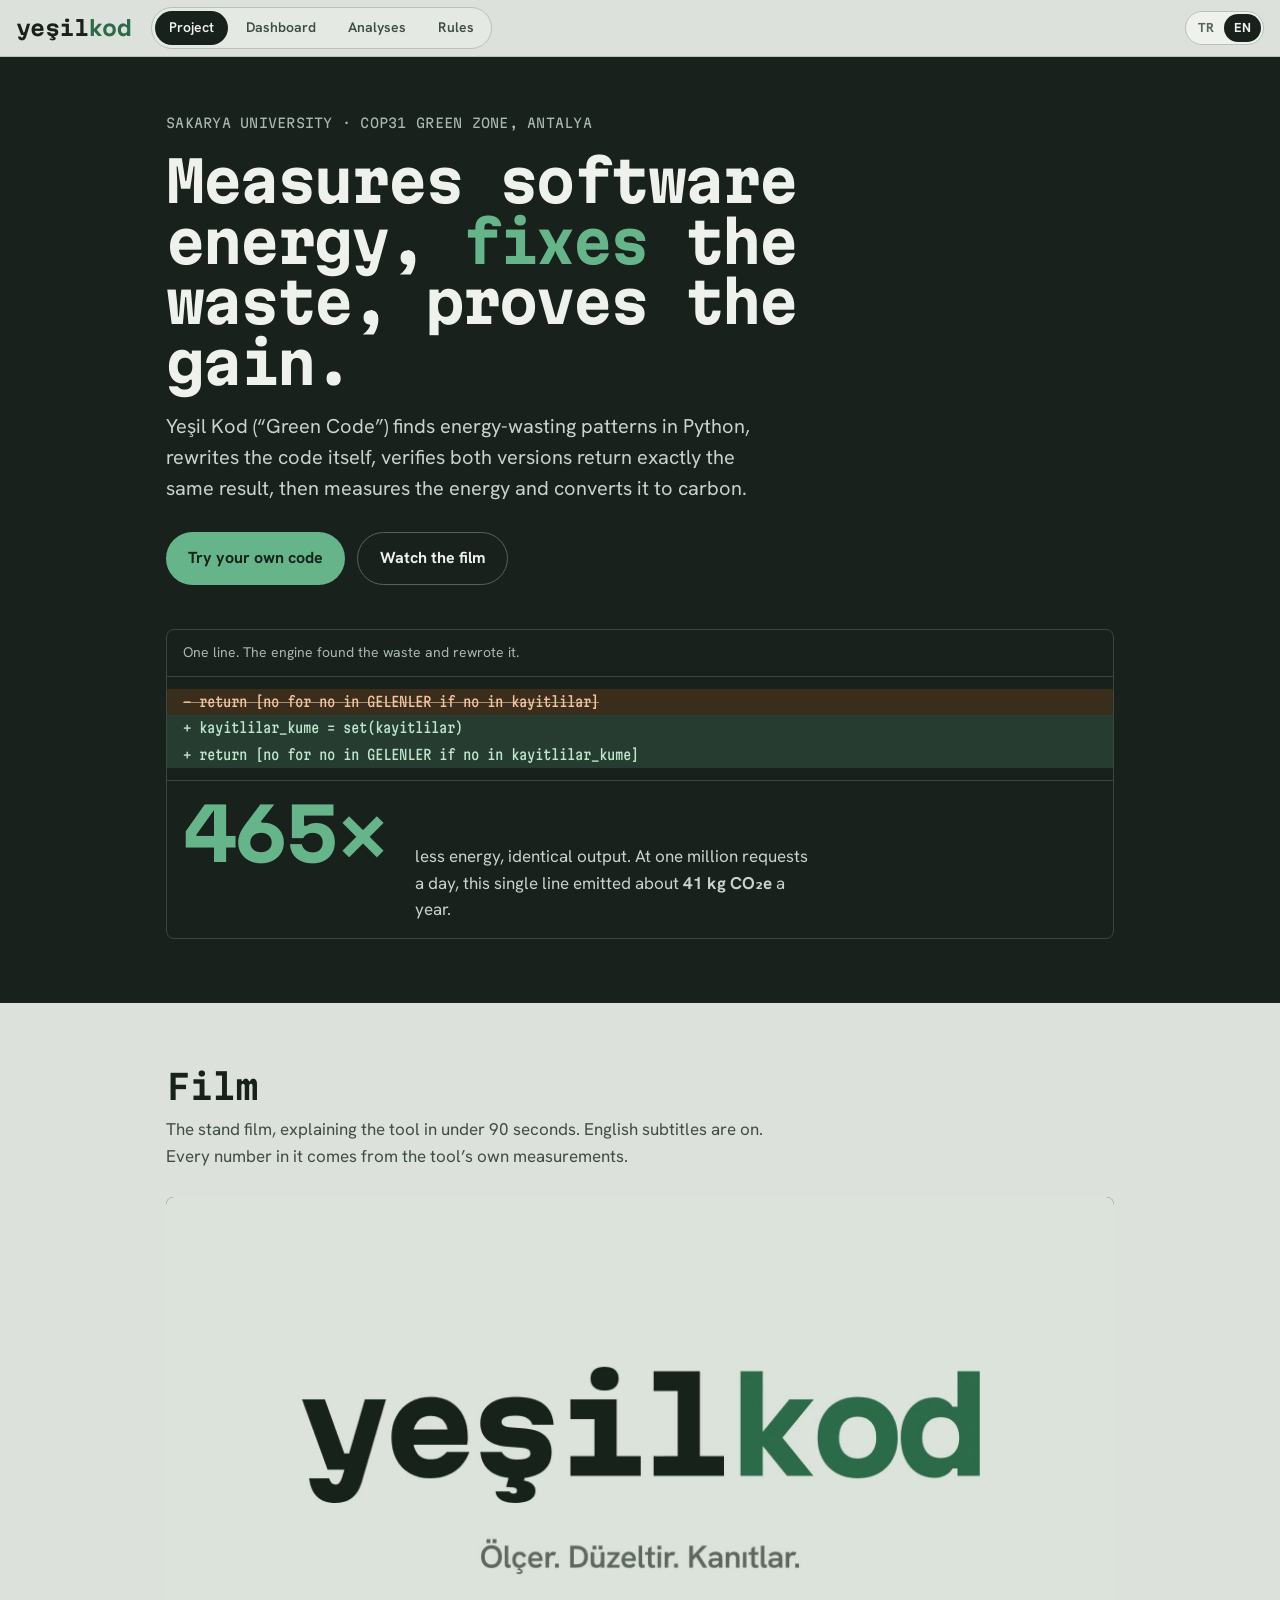
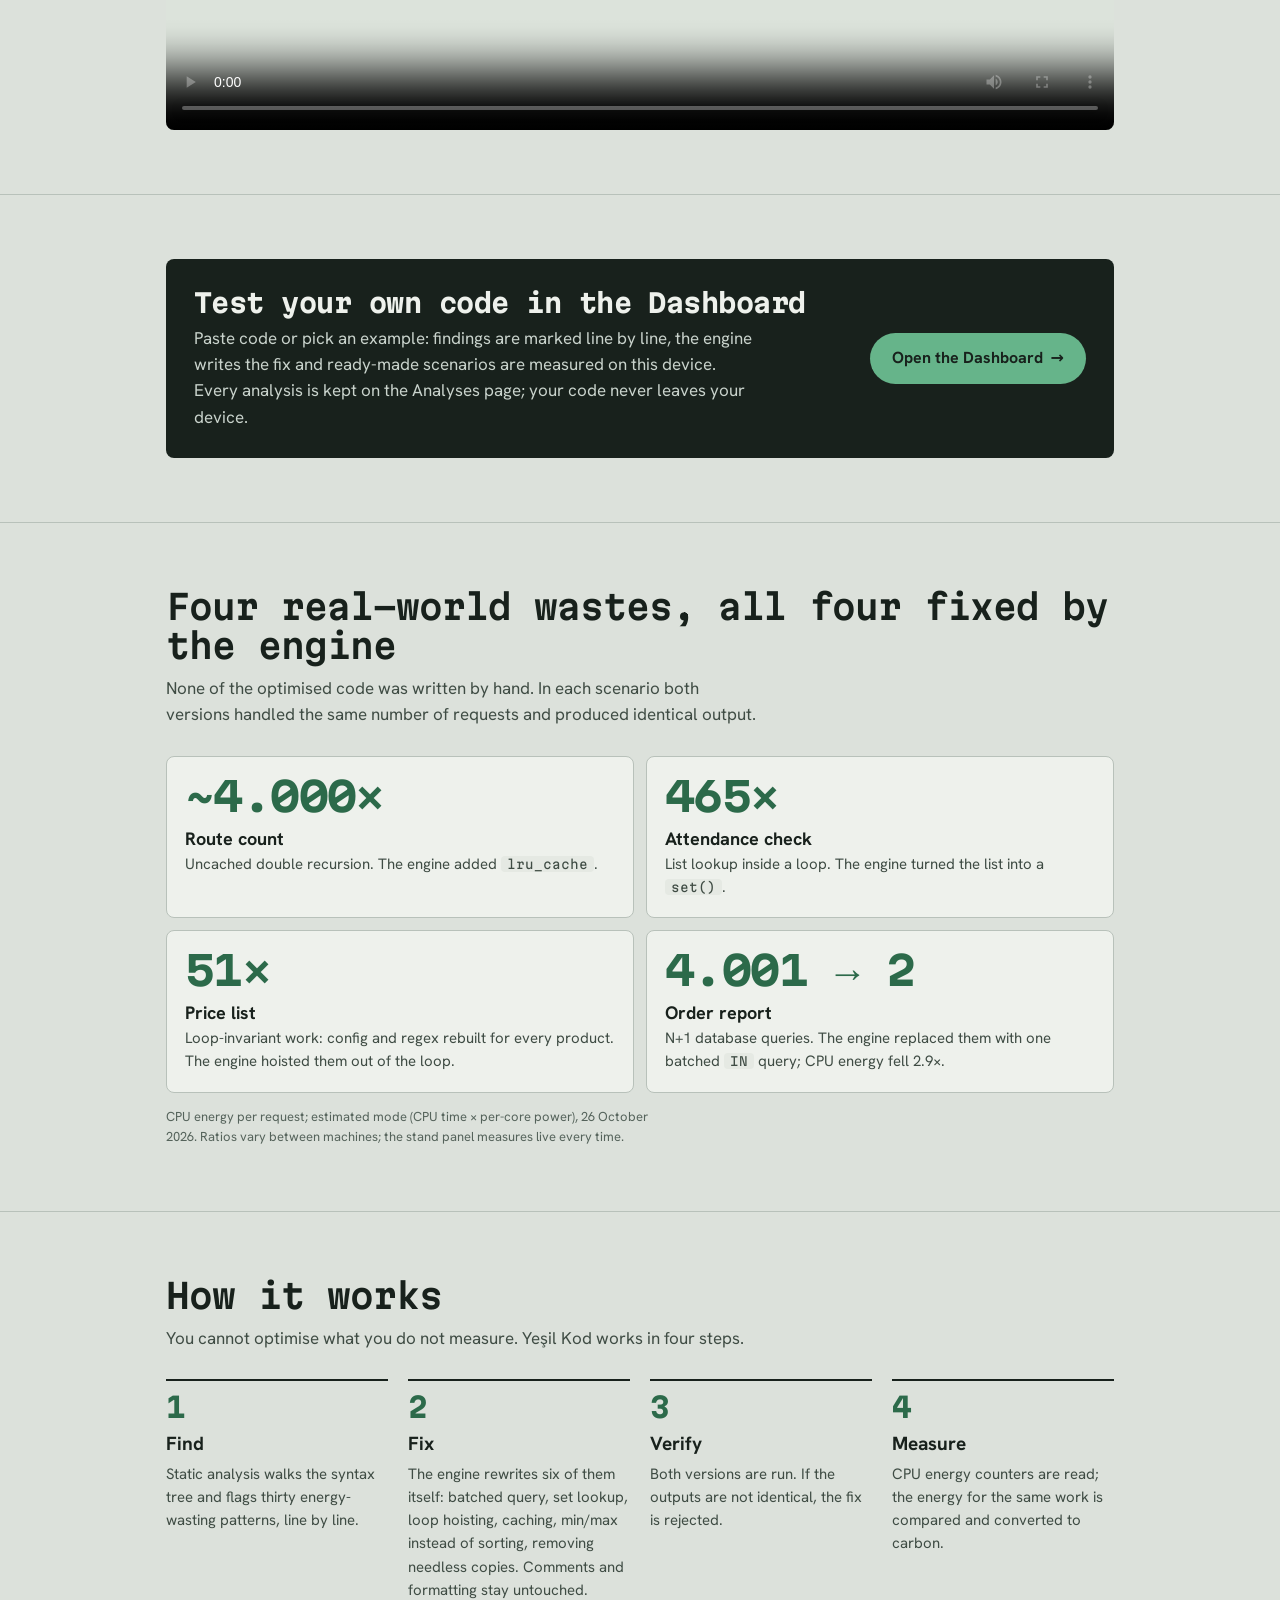
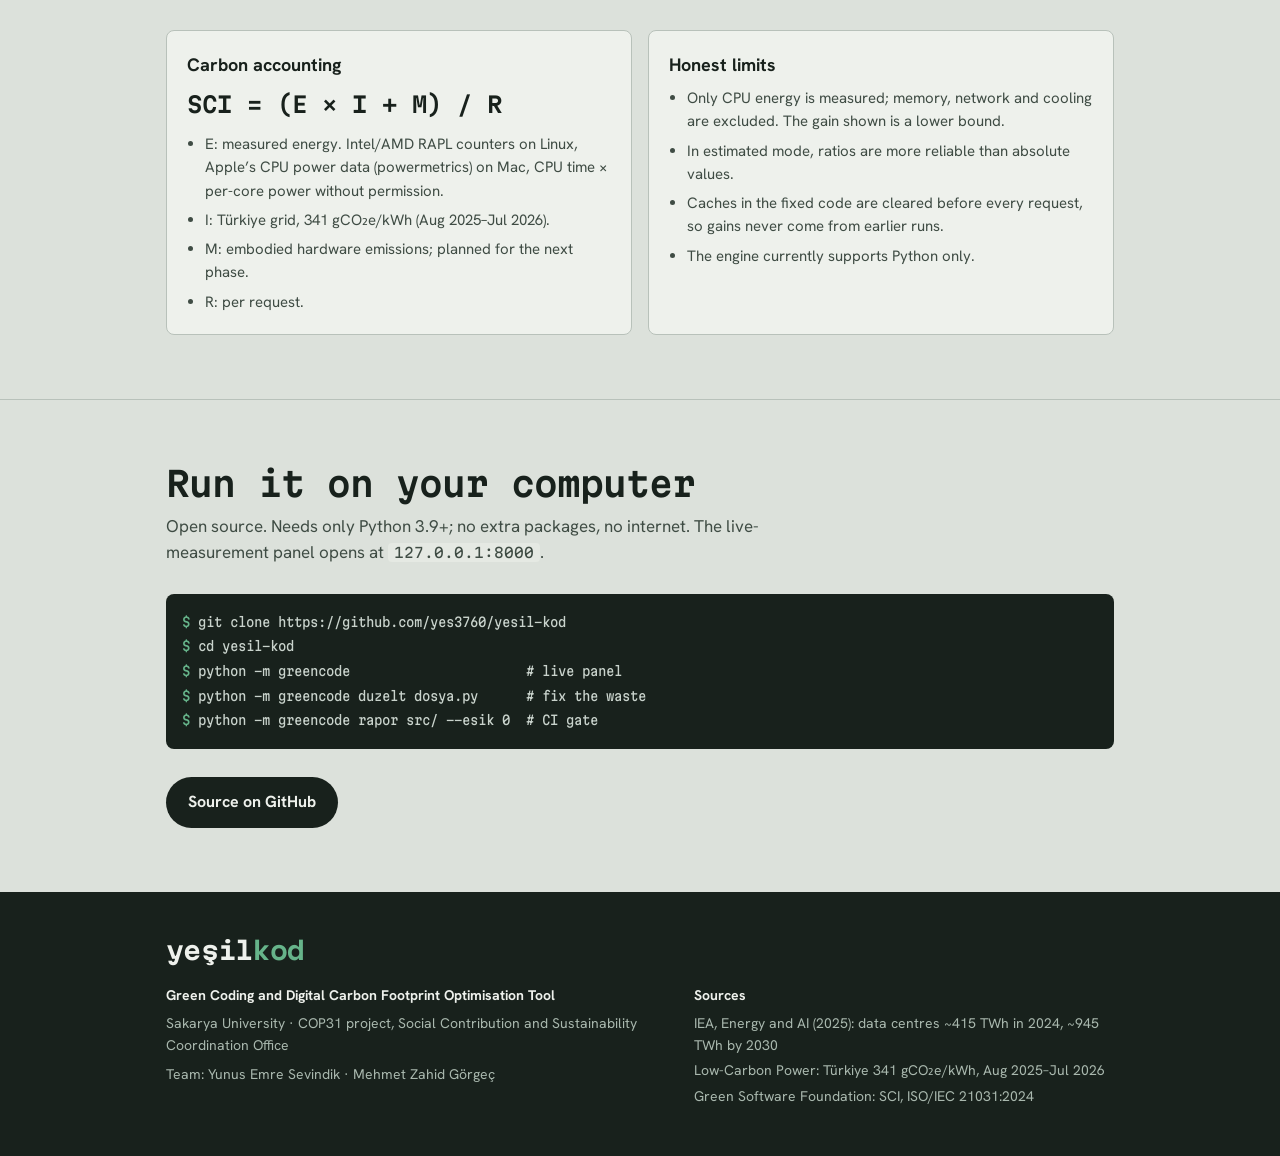
==== commit f416b5bd: "Kural sayısı 9'dan 30'a çıktı; iki yeni güvenli otomatik düzeltme - 21 yeni kural (YK010–YK030), dör" ====
--- a/docs/index.html
+++ b/docs/index.html
@@ -96,8 +96,8 @@
     <p class="sub" lang="tr">Ölçülmeyen şey optimize edilemez. Yeşil Kod dört adımda çalışır.</p>
     <p class="sub" lang="en">You cannot optimise what you do not measure. Yeşil Kod works in four steps.</p>
     <div class="steps">
-      <div class="step"><div class="n">1</div><h3><span lang="tr">Bul</span><span lang="en">Find</span></h3><p lang="tr">Statik analiz kodun sözdizimi ağacını tarar, enerji israf eden dokuz kalıbı satır satır işaretler.</p><p lang="en">Static analysis walks the syntax tree and flags nine energy-wasting patterns, line by line.</p></div>
-      <div class="step"><div class="n">2</div><h3><span lang="tr">Düzelt</span><span lang="en">Fix</span></h3><p lang="tr">Motor dört kalıbı kendisi yeniden yazar: toplu sorgu, kümeyle arama, döngü dışına taşıma, önbellek. Yorumlara ve biçime dokunmaz.</p><p lang="en">The engine rewrites four of them itself: batched query, set lookup, loop hoisting, caching. Comments and formatting stay untouched.</p></div>
+      <div class="step"><div class="n">1</div><h3><span lang="tr">Bul</span><span lang="en">Find</span></h3><p lang="tr">Statik analiz kodun sözdizimi ağacını tarar, enerji israf eden otuz kalıbı satır satır işaretler.</p><p lang="en">Static analysis walks the syntax tree and flags thirty energy-wasting patterns, line by line.</p></div>
+      <div class="step"><div class="n">2</div><h3><span lang="tr">Düzelt</span><span lang="en">Fix</span></h3><p lang="tr">Motor altı kalıbı kendisi yeniden yazar: toplu sorgu, kümeyle arama, döngü dışına taşıma, önbellek, sıralama yerine min/max, gereksiz kopyayı kaldırma. Yorumlara ve biçime dokunmaz.</p><p lang="en">The engine rewrites six of them itself: batched query, set lookup, loop hoisting, caching, min/max instead of sorting, removing needless copies. Comments and formatting stay untouched.</p></div>
       <div class="step"><div class="n">3</div><h3><span lang="tr">Doğrula</span><span lang="en">Verify</span></h3><p lang="tr">İki sürüm de çalıştırılır. Çıktılar birebir aynı değilse düzeltme reddedilir.</p><p lang="en">Both versions are run. If the outputs are not identical, the fix is rejected.</p></div>
       <div class="step"><div class="n">4</div><h3><span lang="tr">Ölç</span><span lang="en">Measure</span></h3><p lang="tr">İşlemcinin enerji sayaçları okunur; aynı iş için harcanan enerji karşılaştırılır ve karbona çevrilir.</p><p lang="en">CPU energy counters are read; the energy for the same work is compared and converted to carbon.</p></div>
     </div>
@@ -248,10 +248,11 @@
     <div class="ahead">
       <div>
         <h1><span lang="tr">Kurallar</span><span lang="en">Rules</span></h1>
-        <p lang="tr">Yeşil Kod’un aradığı dokuz enerji israfı kalıbı. Dördünü motor kendisi düzeltir, diğerleri için ne yapılacağını söyler. Her örneği Dashboard’da deneyebilirsin.</p>
-        <p lang="en">The nine energy-waste patterns Yeşil Kod looks for. The engine fixes four of them itself and advises on the rest. Try every example in the Dashboard.</p>
-      </div>
-    </div>
+        <p lang="tr">Yeşil Kod’un aradığı otuz enerji israfı kalıbı, dört grupta. Altısını motor kendisi düzeltir, diğerleri için ne yapılacağını söyler. Her örneği Dashboard’da deneyebilirsin.</p>
+        <p lang="en">The thirty energy-waste patterns Yeşil Kod looks for, in four groups. The engine fixes six of them itself and advises on the rest. Try every example in the Dashboard.</p>
+      </div>
+    </div>
+    <div class="chips" id="ruleCats" style="margin-bottom:14px"></div>
     <div class="rules" id="rules"></div>
   </div>
 </div>
--- a/docs/site.css
+++ b/docs/site.css
@@ -269,6 +269,7 @@
 .rule{display:flex;flex-direction:column;padding:16px;gap:8px}
 .rule .rh{display:flex;gap:6px;align-items:center;flex-wrap:wrap}
 .rule .rh b{font-family:var(--mono);font-size:13px}
+.rule .cat{font:600 10.5px var(--mono);letter-spacing:.07em;text-transform:uppercase;color:var(--ink3)}
 .rule h3{font-size:17px;line-height:1.3}
 .rule p{font-size:14px;color:var(--ink2)}
 .rule pre{font:11.5px/1.7 var(--mono);font-stretch:75%;background:var(--white);border:1px solid var(--rule);border-radius:6px;padding:10px 12px;overflow-x:auto;margin-top:auto}
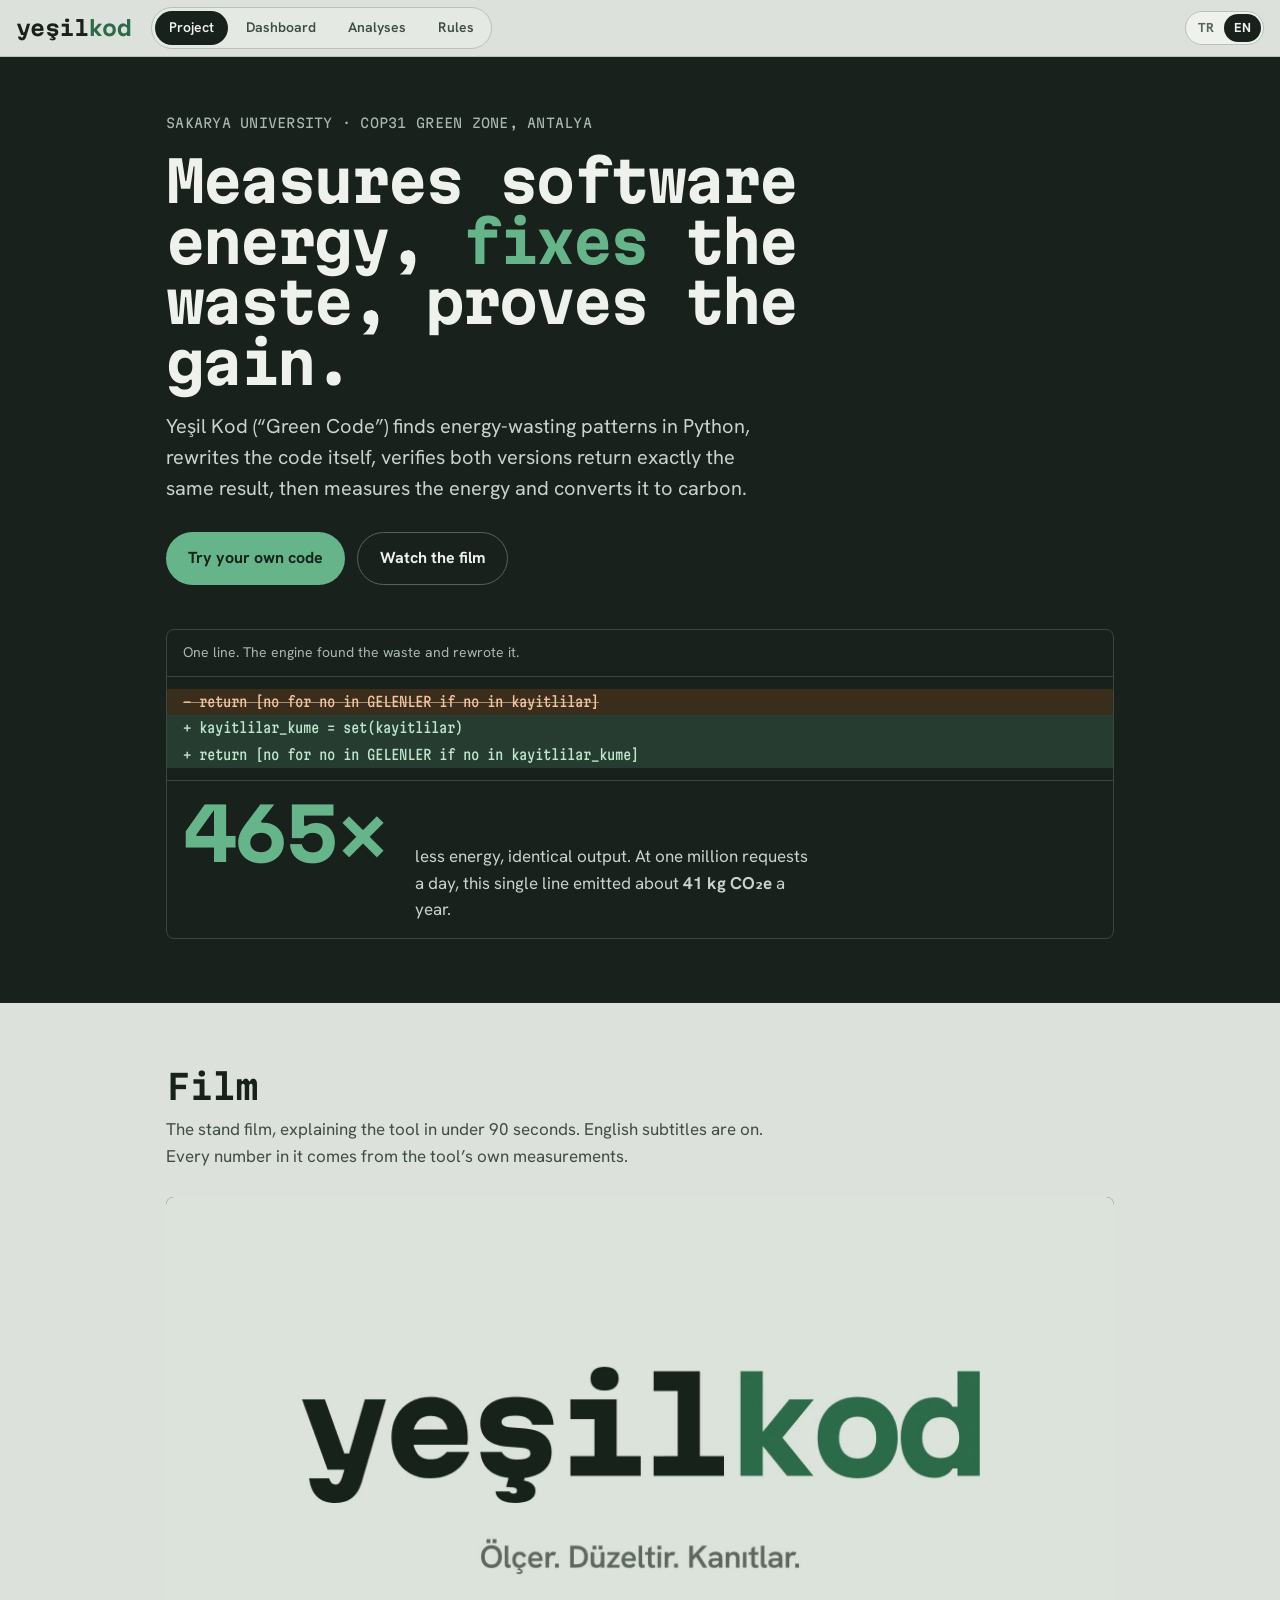
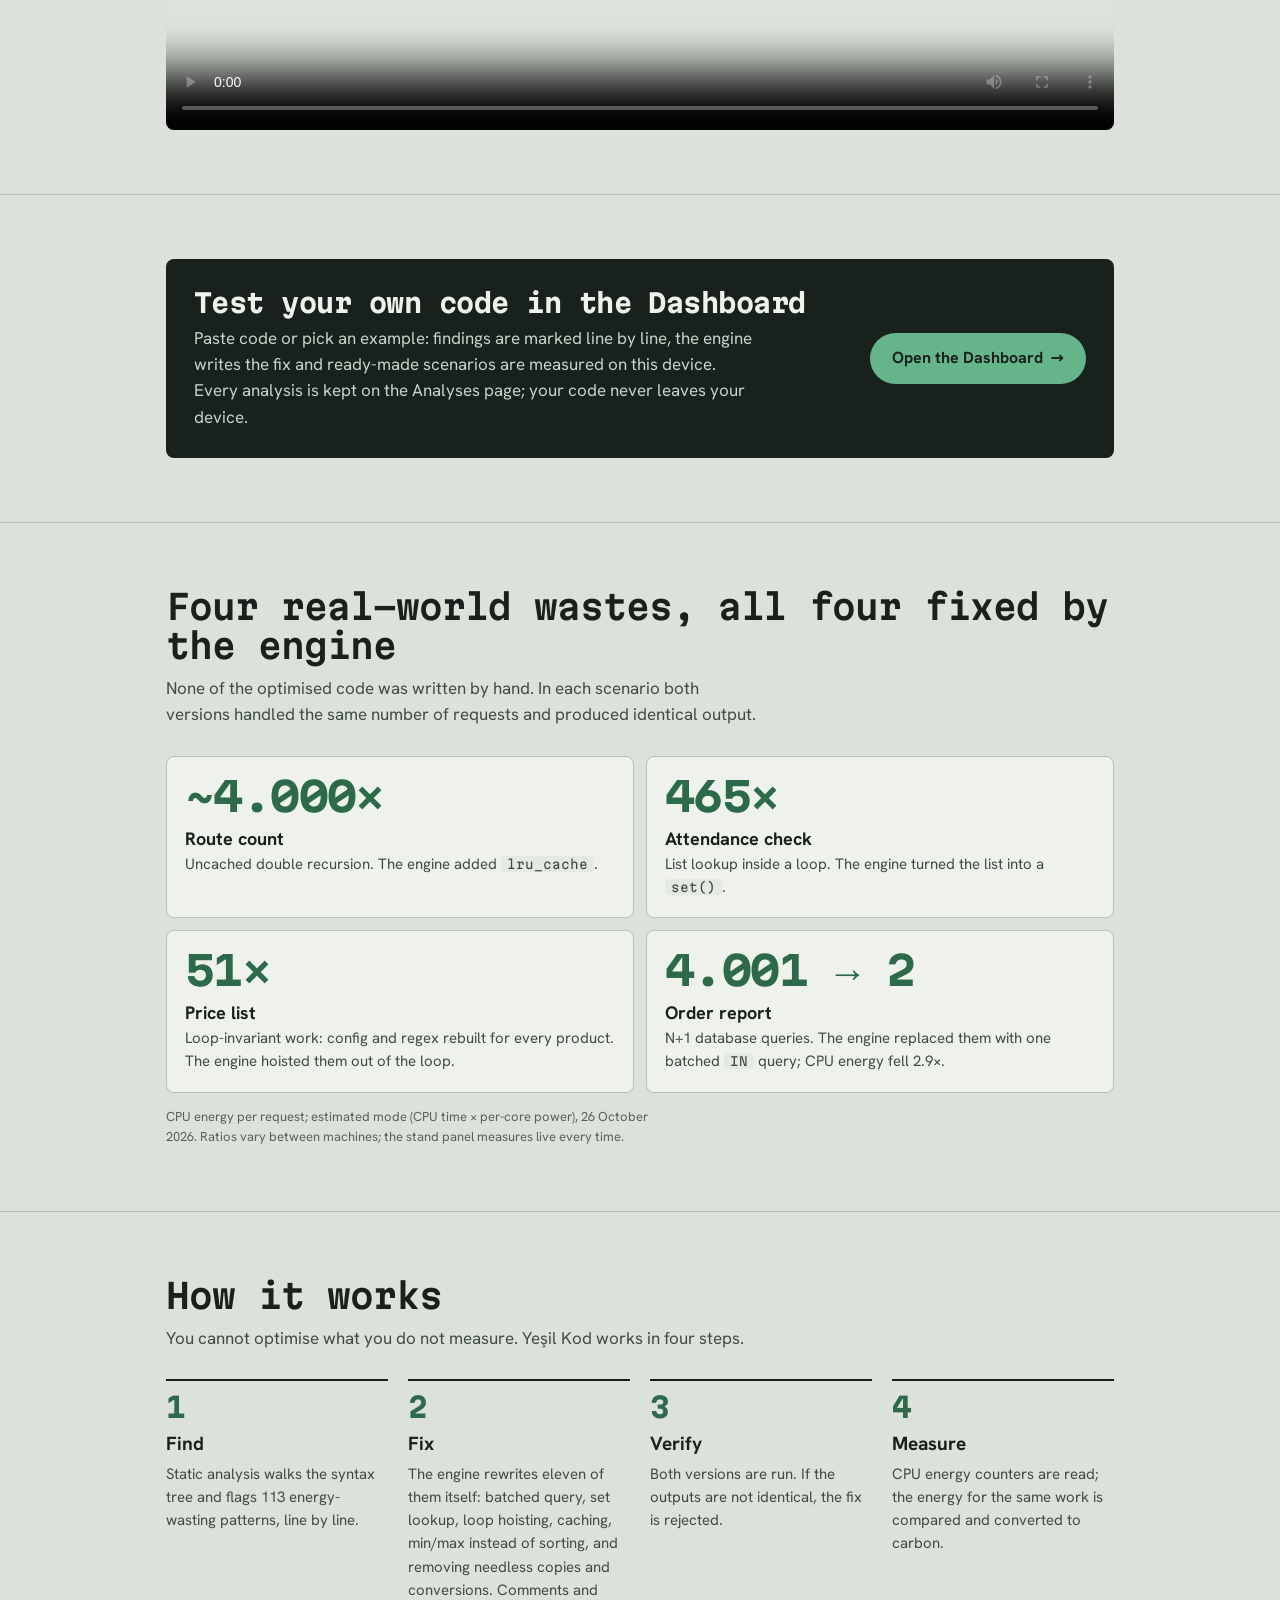
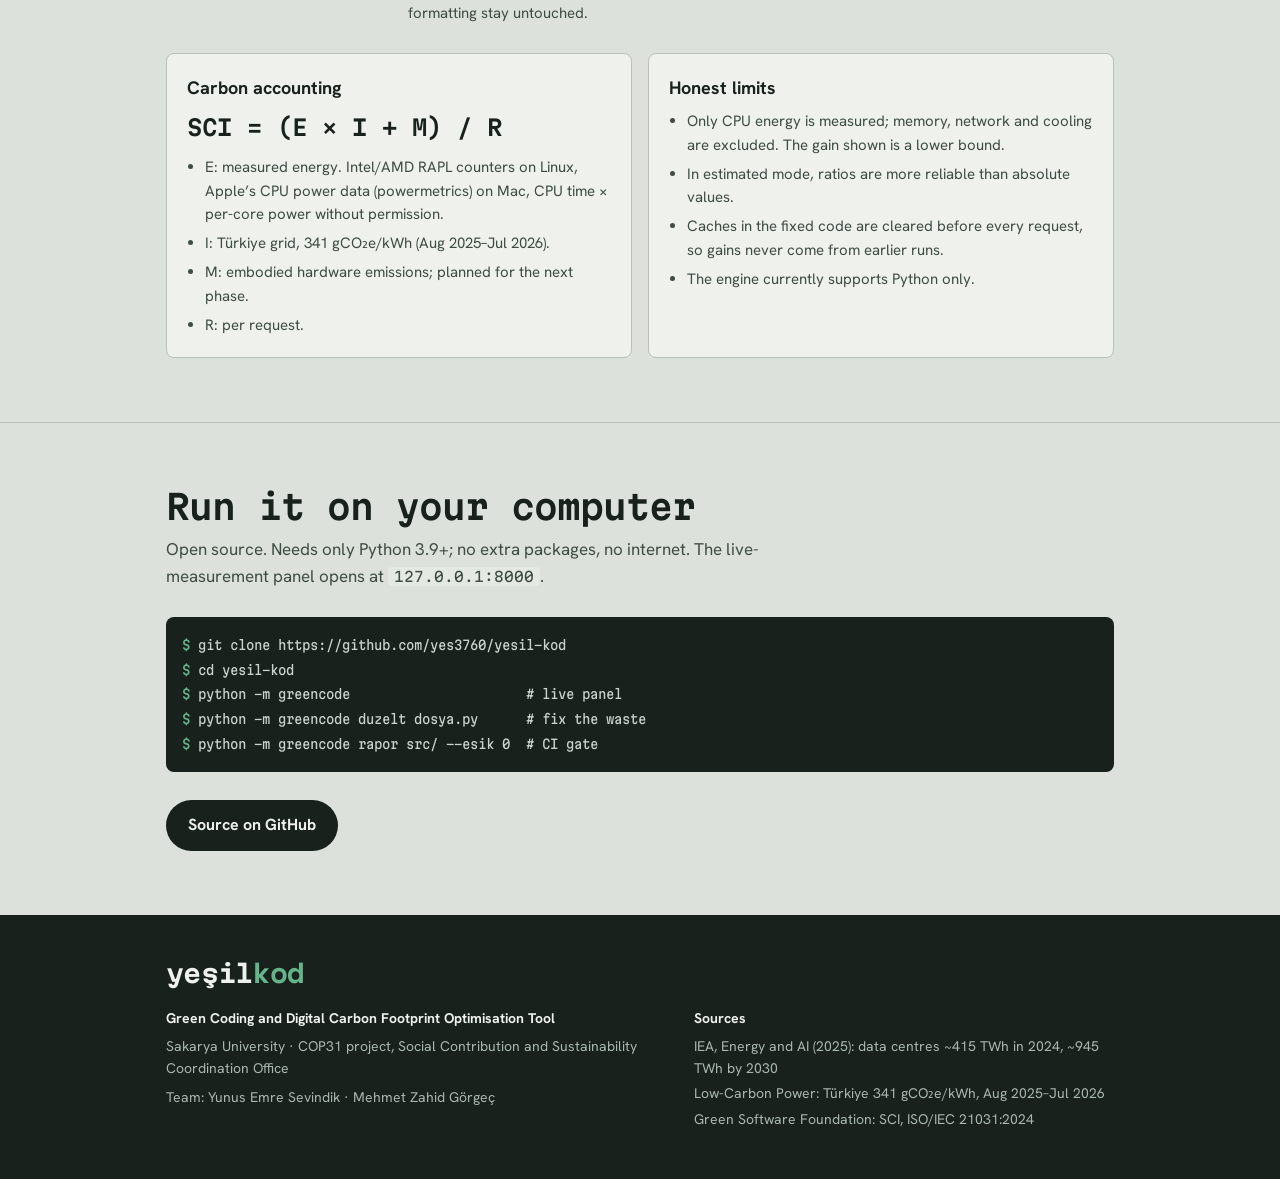
==== commit 26463fdf: "Kural sayısı 30'dan 113'e çıktı; her kural bir kaynağa dayanıyor - 83 yeni kural, dokuz kategoride: " ====
--- a/docs/index.html
+++ b/docs/index.html
@@ -96,8 +96,8 @@
     <p class="sub" lang="tr">Ölçülmeyen şey optimize edilemez. Yeşil Kod dört adımda çalışır.</p>
     <p class="sub" lang="en">You cannot optimise what you do not measure. Yeşil Kod works in four steps.</p>
     <div class="steps">
-      <div class="step"><div class="n">1</div><h3><span lang="tr">Bul</span><span lang="en">Find</span></h3><p lang="tr">Statik analiz kodun sözdizimi ağacını tarar, enerji israf eden otuz kalıbı satır satır işaretler.</p><p lang="en">Static analysis walks the syntax tree and flags thirty energy-wasting patterns, line by line.</p></div>
-      <div class="step"><div class="n">2</div><h3><span lang="tr">Düzelt</span><span lang="en">Fix</span></h3><p lang="tr">Motor altı kalıbı kendisi yeniden yazar: toplu sorgu, kümeyle arama, döngü dışına taşıma, önbellek, sıralama yerine min/max, gereksiz kopyayı kaldırma. Yorumlara ve biçime dokunmaz.</p><p lang="en">The engine rewrites six of them itself: batched query, set lookup, loop hoisting, caching, min/max instead of sorting, removing needless copies. Comments and formatting stay untouched.</p></div>
+      <div class="step"><div class="n">1</div><h3><span lang="tr">Bul</span><span lang="en">Find</span></h3><p lang="tr">Statik analiz kodun sözdizimi ağacını tarar, enerji israf eden 113 kalıbı satır satır işaretler.</p><p lang="en">Static analysis walks the syntax tree and flags 113 energy-wasting patterns, line by line.</p></div>
+      <div class="step"><div class="n">2</div><h3><span lang="tr">Düzelt</span><span lang="en">Fix</span></h3><p lang="tr">Motor on bir kalıbı kendisi yeniden yazar: toplu sorgu, kümeyle arama, döngü dışına taşıma, önbellek, sıralama yerine min/max, gereksiz kopya ve dönüşümleri kaldırma. Yorumlara ve biçime dokunmaz.</p><p lang="en">The engine rewrites eleven of them itself: batched query, set lookup, loop hoisting, caching, min/max instead of sorting, and removing needless copies and conversions. Comments and formatting stay untouched.</p></div>
       <div class="step"><div class="n">3</div><h3><span lang="tr">Doğrula</span><span lang="en">Verify</span></h3><p lang="tr">İki sürüm de çalıştırılır. Çıktılar birebir aynı değilse düzeltme reddedilir.</p><p lang="en">Both versions are run. If the outputs are not identical, the fix is rejected.</p></div>
       <div class="step"><div class="n">4</div><h3><span lang="tr">Ölç</span><span lang="en">Measure</span></h3><p lang="tr">İşlemcinin enerji sayaçları okunur; aynı iş için harcanan enerji karşılaştırılır ve karbona çevrilir.</p><p lang="en">CPU energy counters are read; the energy for the same work is compared and converted to carbon.</p></div>
     </div>
@@ -248,9 +248,12 @@
     <div class="ahead">
       <div>
         <h1><span lang="tr">Kurallar</span><span lang="en">Rules</span></h1>
-        <p lang="tr">Yeşil Kod’un aradığı otuz enerji israfı kalıbı, dört grupta. Altısını motor kendisi düzeltir, diğerleri için ne yapılacağını söyler. Her örneği Dashboard’da deneyebilirsin.</p>
-        <p lang="en">The thirty energy-waste patterns Yeşil Kod looks for, in four groups. The engine fixes six of them itself and advises on the rest. Try every example in the Dashboard.</p>
-      </div>
+        <p lang="tr">Yeşil Kod’un aradığı 113 enerji israfı kalıbı, dokuz grupta. On birini motor kendisi düzeltir, diğerleri için ne yapılacağını söyler; her kartta kuralın dayandığı kaynak yazar. Her örneği Dashboard’da deneyebilirsin.</p>
+        <p lang="en">The 113 energy-waste patterns Yeşil Kod looks for, in nine groups. The engine fixes eleven of them itself and advises on the rest; every card names its source. Try every example in the Dashboard.</p>
+      </div>
+    </div>
+    <div class="filters card" style="border-radius:var(--r);margin-bottom:12px;border-bottom:1px solid var(--rule)">
+      <input type="search" id="ruleQ" aria-label="Kural ara"><span id="ruleCount" style="font-size:13px;color:var(--ink3)"></span>
     </div>
     <div class="chips" id="ruleCats" style="margin-bottom:14px"></div>
     <div class="rules" id="rules"></div>
--- a/docs/site.css
+++ b/docs/site.css
@@ -269,6 +269,7 @@
 .rule{display:flex;flex-direction:column;padding:16px;gap:8px}
 .rule .rh{display:flex;gap:6px;align-items:center;flex-wrap:wrap}
 .rule .rh b{font-family:var(--mono);font-size:13px}
+.rule .src{font-size:12px;color:var(--ink3);line-height:1.4}
 .rule .cat{font:600 10.5px var(--mono);letter-spacing:.07em;text-transform:uppercase;color:var(--ink3)}
 .rule h3{font-size:17px;line-height:1.3}
 .rule p{font-size:14px;color:var(--ink2)}
